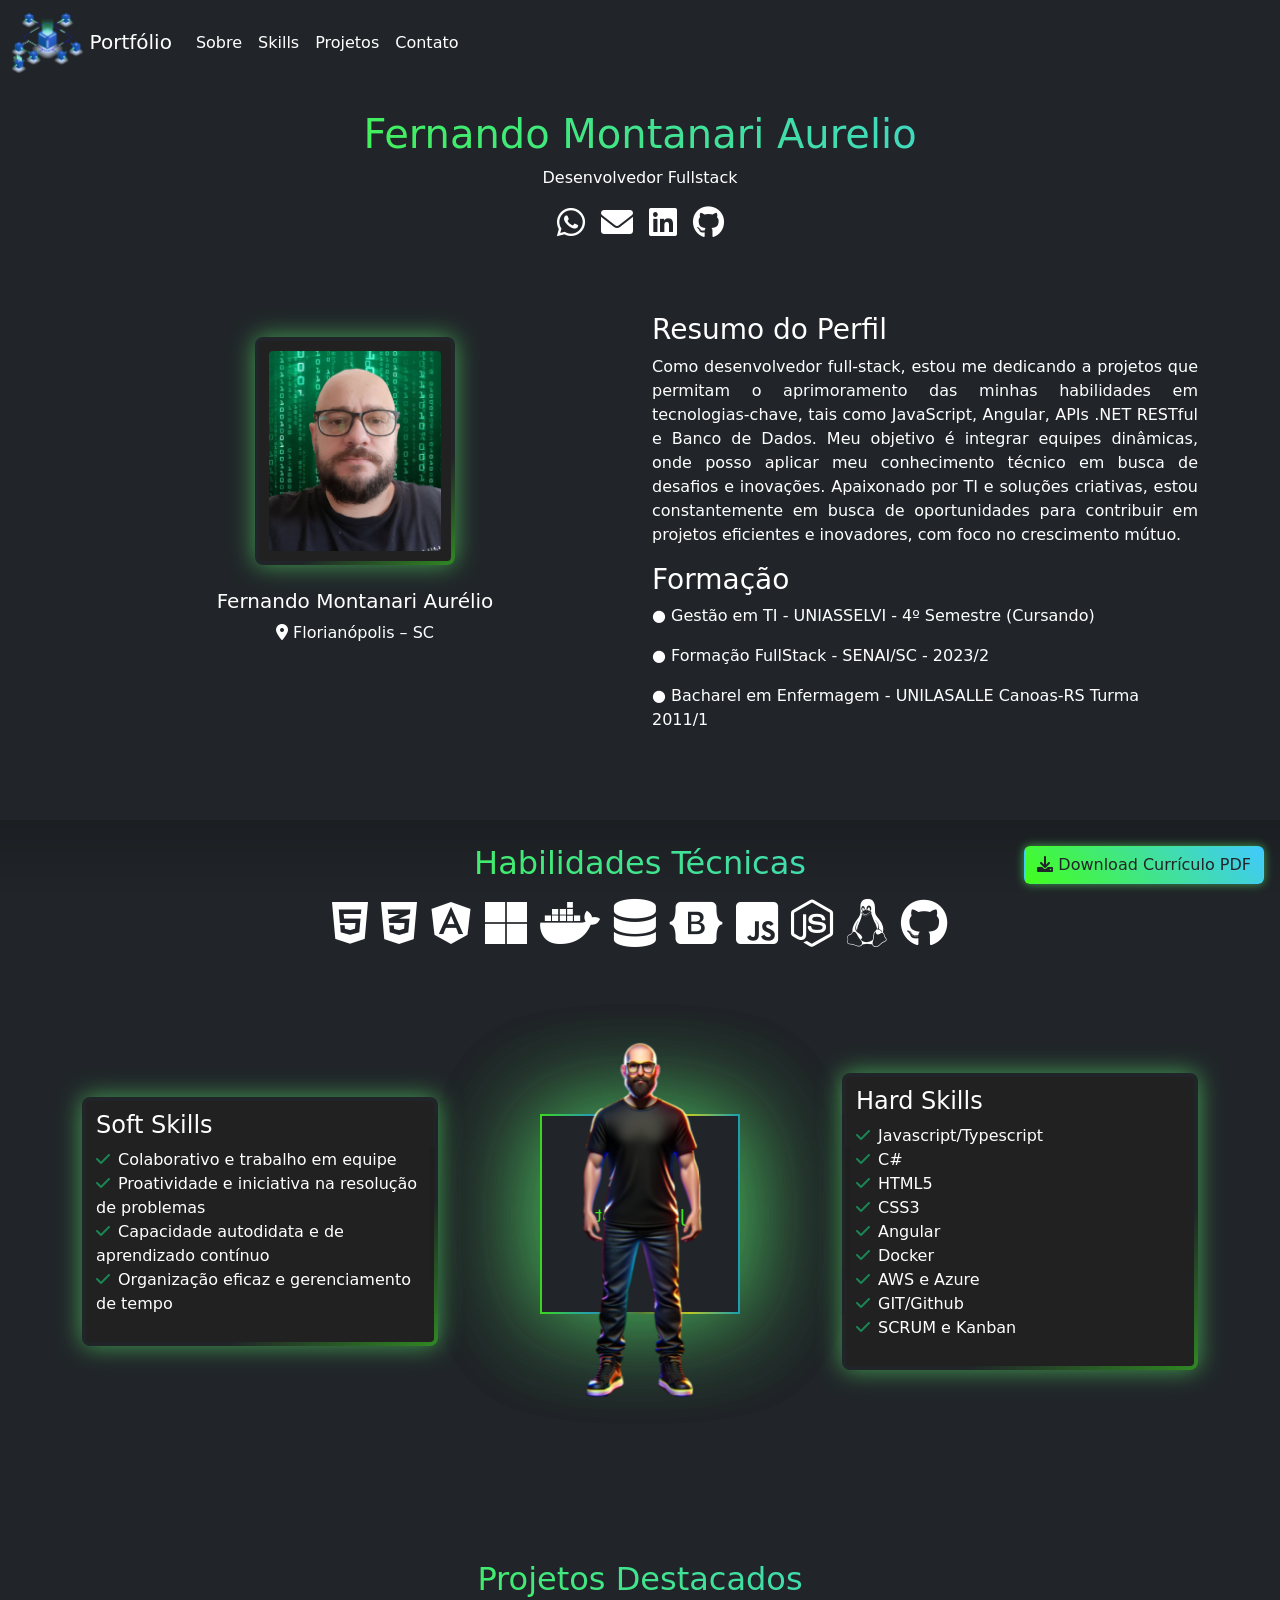
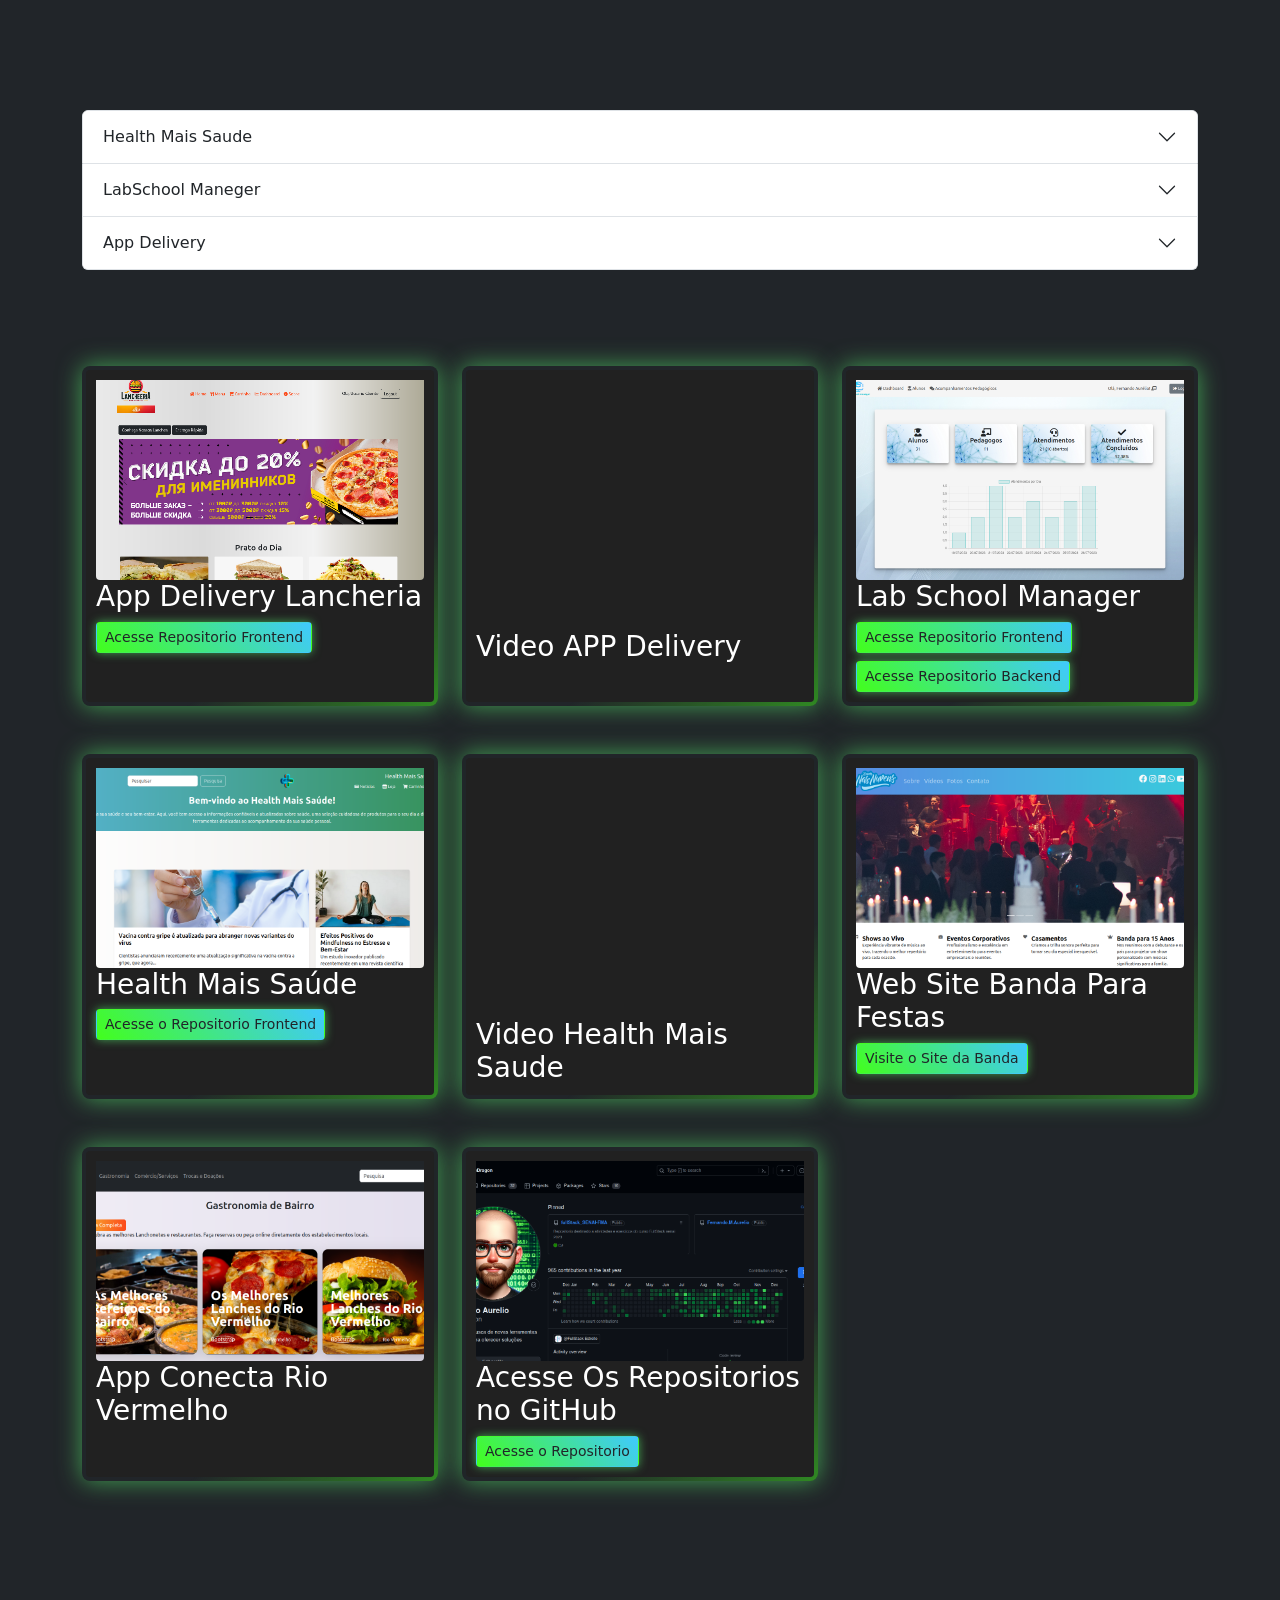
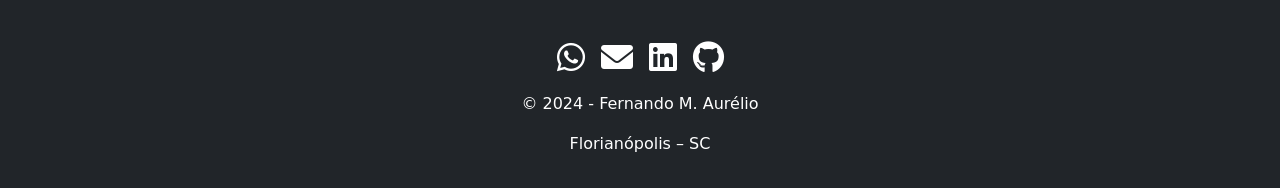
==== index.html @ 37284a71 "ajuste 2 src" ====
<!DOCTYPE html>
<html lang="pt-br">
<head>
    <meta charset="UTF-8">
    <meta name="viewport" content="width=device-width, initial-scale=1.0">
    <title>Portfólio Fullstack</title>
    <link rel="icon" href="img//favicon.ico" type="image/x-icon">
    <link rel="stylesheet" type="text/css" href="css/style.css">
    <link href="https://cdnjs.cloudflare.com/ajax/libs/font-awesome/6.0.0-beta3/css/all.min.css" rel="stylesheet">
    <link href="https://cdn.jsdelivr.net/npm/bootstrap@5.3.2/dist/css/bootstrap.min.css" rel="stylesheet" integrity="sha384-T3c6CoIi6uLrA9TneNEoa7RxnatzjcDSCmG1MXxSR1GAsXEV/Dwwykc2MPK8M2HN" crossorigin="anonymous">
    <script src="//code.jquery.com/jquery-1.11.1.min.js"></script>
</head>
<main class="bg-dark text-white">
    <nav class="navbar navbar-expand-lg navbar-dark bg-dark">
        <div class="container-fluid">
            <!-- Substitua 'path-to-logo.png' pelo caminho do seu arquivo de logotipo -->
            <a class="navbar-brand" href="#">
                <img src="img/77-778898_technology-neonblue-blue-neon-glow-design-tech-png.png" alt="Logotipo" style="height: 60px;">
            Portfólio</a>
            <div class="collapse navbar-collapse">
                <ul class="navbar-nav me-auto mb-lg-0">
                    <li class="nav-item"><a class="nav-link gradient-link" href="#about">Sobre</a></li>
                    <li class="nav-item"><a class="nav-link gradient-link" href="#skills">Skills</a></li>
                    <li class="nav-item"><a class="nav-link gradient-link" href="#projects">Projetos</a></li>
                    <li class="nav-item"><a class="nav-link gradient-link" href="#contact">Contato</a></li>
                </ul>
            </div>
        </div>
    </nav>
    <div class="fixed-bottom text-end mb-3 me-3">
        <a href="docs/Fernando-FullStack.pdf" class="btn btn-custom" download="Fernando_Montanari_Aurelio_Resume">
            <i class="fas fa-download"></i> Download Currículo PDF
        </a>
    </div>
    <section id="about" class="p-4 bg-dark ">
    <header class="text-center">
        <h1 class="efeito-nome">Fernando Montanari Aurelio</h1>
        <p>Desenvolvedor Fullstack</p>
        <div class="d-flex justify-content-center mt-2">
            <a href="https://wa.me/5548991715395" target="_blank" class="text-white mx-2 text-decoration-none">
                <i class="fab fa-whatsapp fa-2x gradient-icon"></i>
            </a>
            <a href="mailto:f3030ma@gmail.com" target="_blank" class="text-white mx-2 text-decoration-none">
                <i class="fas fa-envelope fa-2x gradient-icon"></i>
            </a>
            <a href="https://www.linkedin.com/in/fernando-montanari-aurélio-a12235254" target="_blank" class="text-white mx-2 text-decoration-none">
                <i class="fab fa-linkedin fa-2x gradient-icon"></i>
            </a>
            <a href="https://github.com/FeReDragon" target="_blank" class="text-white mx-2 text-decoration-none">
                <i class="fab fa-github fa-2x gradient-icon"></i>
            </a>
        </div>
    </header>
     <br><br><br>
        <div class="container">
            <div class="row">
                <div class="col-lg-6">
                    <div class="center-content">
                        <div class="card1 my-4">
                            <img src="img/fotoperfil.png" alt="Fernando Montanari Aurélio" class="card2-image"> 
                        </div>
                        <h5>Fernando Montanari Aurélio</h5>
                            <p><i class="fas fa-map-marker-alt"></i> Florianópolis – SC</p>
                    </div>
                </div>
                <div class="col-lg-6">
                    <h3>Resumo do Perfil</h3>
                    <p style="text-align: justify; hyphens: auto;">
                        Como desenvolvedor full-stack, estou me dedicando a projetos que permitam o aprimoramento das minhas habilidades em tecnologias-chave, tais como JavaScript, Angular, APIs .NET RESTful e Banco de Dados. Meu objetivo é integrar equipes dinâmicas, onde posso aplicar meu conhecimento técnico em busca de desafios e inovações. Apaixonado por TI e soluções criativas, estou constantemente em busca de oportunidades para contribuir em projetos eficientes e inovadores, com foco no crescimento mútuo.
                    </p>
                    <h3>Formação</h3>
                    <p>● Gestão em TI - UNIASSELVI - 4º Semestre (Cursando)</p>
                    <p>● Formação FullStack - SENAI/SC - 2023/2</p>
                    <p>● Bacharel em Enfermagem - UNILASALLE Canoas-RS Turma 2011/1</p>
                </div>
            </div>
        </div>
    </section>

    <br><br>
    
    <section id="skills" class="p-4 bg-dark text-white">
        <div class="container">
            <h2 class="text-center efeito-nome mb-3">Habilidades Técnicas</h2>
            <!-- Linha de Ícones -->
            <div class="row icons">
                <div class="col-12">
                    <ul class="list-inline text-center">
                        <!-- Ícones das habilidades -->
                        <li class="list-inline-item"><i class="fab fa-html5 fa-3x"></i></li>
                        <li class="list-inline-item"><i class="fab fa-css3-alt fa-3x"></i></li>
                        <li class="list-inline-item"><i class="fab fa-angular fa-3x"></i></li>
                        <li class="list-inline-item"><i class="fab fa-microsoft fa-3x"></i></li>
                        <li class="list-inline-item"><i class="fab fa-docker fa-3x"></i></li>
                        <li class="list-inline-item"><i class="fas fa-database fa-3x"></i></li>
                        <li class="list-inline-item"><i class="fab fa-bootstrap fa-3x"></i></li>
                        <li class="list-inline-item"><i class="fab fa-js-square fa-3x"></i></li>
                        <li class="list-inline-item"><i class="fab fa-node-js fa-3x"></i></li>
                        <li class="list-inline-item"><i class="fab fa-linux fa-3x"></i></li>
                        <li class="list-inline-item"><i class="fab fa-github fa-3x"></i></li>
                    </ul>
                </div>
            </div>
        
            <!-- Três Colunas Abaixo dos Ícones -->
            <div class="row align-items-center">
                <!-- Coluna 1: Soft Skills -->
                <div class="col-md-4 col-sm-6">
                    <div class="card1 mt-3">
                        <div class="card-body">
                            <h4>Soft Skills</h4>
                            <ul class="list-unstyled">
                                <li><i class="fas fa-check me-2 text-success"></i>Colaborativo e trabalho em equipe</li>
                                <li><i class="fas fa-check me-2 text-success"></i>Proatividade e iniciativa na resolução de problemas</li>
                                <li><i class="fas fa-check me-2 text-success"></i>Capacidade autodidata e de aprendizado contínuo</li>
                                <li><i class="fas fa-check me-2 text-success"></i>Organização eficaz e gerenciamento de tempo</li>
                            </ul>
                        </div>
                    </div>
                </div>
                <!-- Coluna 2: Imagem -->
                <div class="col-md-4 col-sm-6">
                    <div class="cube-container">
                        <div class="cube">
                            <div class="face front">HTML</div>
                            <div class="face back">JavaScript</div>
                            <div class="face right">Angular</div>
                            <div class="face left">C#</div>
                            <div class="face top">Docker</div>
                            <div class="face bottom">SQL</div>
                         </div>
                    <img src="img/avatar3d.png" class="img-fluid2" alt="Tecnologia Neon Azul" style="height: 600px;">
                </div>
            </div>
            <!-- Coluna 3: Hard Skills -->
            <div class="col-md-4 col-sm-6">
                <div class="card1 mt-3">
                    <div class="card-body">
                        <h4>Hard Skills</h4>
                        <ul class="list-unstyled">
                            <li><i class="fas fa-check me-2 text-success"></i>Javascript/Typescript</li>
                            <li><i class="fas fa-check me-2 text-success"></i>C#</li>
                            <li><i class="fas fa-check me-2 text-success"></i>HTML5</li>
                            <li><i class="fas fa-check me-2 text-success"></i>CSS3</li>
                            <li><i class="fas fa-check me-2 text-success"></i>Angular</li>
                            <li><i class="fas fa-check me-2 text-success"></i>Docker</li>
                            <li><i class="fas fa-check me-2 text-success"></i>AWS e Azure</li>
                            <li><i class="fas fa-check me-2 text-success"></i>GIT/Github</li>
                            <li><i class="fas fa-check me-2 text-success"></i>SCRUM e Kanban</li>
                        </ul>
                    </div>
                </div>
            </div>
        </div>
    </div>
    </section>

    <section id="projects" class="py-4 bg-dark">
        <div class="container">
            <h2 class="text-center efeito-nome mt-5 mb-5">Projetos Destacados</h2>
            <br><br>
            <div class="row">
                <div class="col-12 col-md-12 col-lg-12 mx-auto">
                    <div class="accordion mt-3 mb-5" id="accordionExample">
                        <div class="accordion-item">
                            <h2 class="accordion-header" id="headingOne">
                                <button class="accordion-button collapsed" type="button" data-bs-toggle="collapse" data-bs-target="#collapseOne" aria-expanded="false" aria-controls="collapseOne">
                                    Health Mais Saude
                                </button>
                            </h2>
                            <div id="collapseOne" class="accordion-collapse collapse" aria-labelledby="headingOne" data-bs-parent="#accordionExample">
                                <div class="accordion-body">
                                    <p class="justified-text">Front-end desenvolvido com Angular, Bootstrap e CSS personalizado, para o sistema de gestão educacional, no qual professores e pedagogos 
                                        são os usuários finais. Layout com dashboard de cards dinamicos e gráfico com Chart.js. Principais funcionalidades: Cadastro, edição, exclusão e consulta de alunos, 
                                        professores, pedagogos, exercícios, avaliações e atendimentos pedagógicos. Restrições de funcionalidades para cada classe de usuário logado, autenticação de usuários 
                                        por Token JWT, consumo da API ViaCEP para cadastro de endereços e validação dos campos de todos os formulários. 100% Responsivo. API REST desenvolvida com C# .NET, 
                                        EntityFramework para ORM, AutoMapper, Swagger para documentação e SQL Server, com as tabelas criadas por Code First. Data Validations para todas as classes. Segui 
                                        boas práticas de Clean Code e arquitetura SOLID.
                                    </p>
                                </div>
                            </div>
                        </div>
                        <div class="accordion-item">
                            <h2 class="accordion-header" id="headingTwo">
                                <button class="accordion-button collapsed" type="button" data-bs-toggle="collapse" data-bs-target="#collapseTwo" aria-expanded="false" aria-controls="collapseTwo">
                                    LabSchool Maneger
                                </button>
                            </h2>
                            <div id="collapseTwo" class="accordion-collapse collapse" aria-labelledby="headingTwo" data-bs-parent="#accordionExample">
                                <div class="accordion-body">
                                    <p class="justified-text">Monitoramento de indicadores de saúde através de gráficos interativos e intuitivos, utilizando a biblioteca Chart.js. Desenvolvimento de dashboards 
                                        personalizados com Bootstrap e CSS personalizado que oferecem visualizações em tempo real de métricas como frequência cardíaca, níveis de glicose, pressão arterial e atividade física, 
                                        permitindo aos usuários acompanhar progressos e detectar tendências em seus dados de saúde. Conta com sistema de autenticação de login por Token JWT, reforçando a privacidade e proteção 
                                        dos dados dos usuários. 100% Responsivo. API REST desenvolvida com C# .NET, EntityFramework para ORM, AutoMapper, Swagger para documentação e SQL Server, com as tabelas criadas por Code First. 
                                        Data Validations para todas as classes. Segui boas práticas de Clean Code e arquitetura SOLID.
                                    </p>
                                </div>
                            </div>
                        </div>
                        <div class="accordion-item">
                            <h2 class="accordion-header" id="headingThree">
                                <button class="accordion-button collapsed" type="button" data-bs-toggle="collapse" data-bs-target="#collapseThree" aria-expanded="false" aria-controls="collapseThree">
                                    App Delivery
                                </button>
                            </h2>
                            <div id="collapseThree" class="accordion-collapse collapse" aria-labelledby="headingThree" data-bs-parent="#accordionExample">
                                <div class="accordion-body">
                                    <p class="justified-text"> No front-end, utilizei Angular juntamente com Bootstrap e CSS personalizado para construir uma interface de usuário dinâmica e responsiva. Para a segurança e autenticação, implementei guards de rotas em Angular, 
                                        assegurando que apenas usuários autenticados acessassem áreas específicas do aplicativo, e criei serviços específicos para a administração. A geolocalização foi um elemento crucial, para o qual integrei 
                                        a API do ViaCEP para preenchimento automático de endereços e a API do LocationIQ, exibindo mapas interativos através da biblioteca Leaflet. As validações de formulários foram aprimoradas usando uma abordagem 
                                        Template-Driven com Angular, proporcionando validações integradas e um serviço de autenticação robusto. A estruturação do projeto em Angular visou eficiência e escalabilidade, utilizando o HttpClient para consumir APIs de forma eficiente. 
                                        Além disso, desenvolvi uma interface amigável, com uma Homepage destacando os "Lanches do Dia", e módulos para Categorias, Produtos, Carrinho, e Histórico de Compra. No módulo de Administrador, criei um dashboard para 
                                        gerenciamento completo de produtos, pedidos e categorias, facilitando a criação de promoções e combos.
                                    </p>
                                </div>
                            </div>
                        </div>
                    </div>
                </div>
            </div>
            <br><br>
            <div id="cards-container" class="row">
                <!-- cards carregados dinamicamente -->
            </div>
        </div>
        
    </section>

    <br><br><br>
    <footer id="contact" class="bg-dark text-white">
        <div class="d-flex justify-content-center mt-3">
            <a href="https://wa.me/5548991715395" target="_blank" class="text-white mx-2 text-decoration-none">
                <i class="fab fa-whatsapp fa-2x gradient-icon"></i>
            </a>
            <a href="mailto:f3030ma@gmail.com" target="_blank" class="text-white mx-2 text-decoration-none">
                <i class="fas fa-envelope fa-2x gradient-icon"></i>
            </a>
            <a href="https://www.linkedin.com/in/fernando-montanari-aurélio-a12235254" target="_blank" class="text-white mx-2 text-decoration-none">
                <i class="fab fa-linkedin fa-2x gradient-icon"></i>
            </a>
            <a href="https://github.com/FeReDragon" target="_blank" class="text-white mx-2 text-decoration-none">
                <i class="fab fa-github fa-2x gradient-icon"></i>
            </a>
        </div>
        <div class="text-center py-3">
            <p>&copy; 2024 - Fernando M. Aurélio</p>
            <p>Florianópolis – SC</p>
        </div>
    </footer>
    
</main>
    <script src="js/card-projetos.js"></script>
    <!-- <script src="//code.tidio.co/qjsekkwo8lq50qrrskmocjhwgnuqzcab.js" async></script> -->
    <script src="https://code.jquery.com/jquery-3.3.1.slim.min.js"></script>
    <script src="https://cdnjs.cloudflare.com/ajax/libs/popper.js/1.14.7/umd/popper.min.js"></script>
    <script src="https://cdn.jsdelivr.net/npm/bootstrap@5.3.2/dist/js/bootstrap.bundle.min.js" integrity="sha384-C6RzsynM9kWDrMNeT87bh95OGNyZPhcTNXj1NW7RuBCsyN/o0jlpcV8Qyq46cDfL" crossorigin="anonymous"></script>
</body>
</html>
---- css/style.css ----
/* Estilos Básicos */
body {
  background-color: #121212;
  color: white;
}

a {
  color: #0d6efd;
}

a:hover {
  color: #0b5ed7;
}

.bg-dark {
  background-color: #121212;
}

/* Efeito de nome com gradiente */
.efeito-nome {
  background: linear-gradient(45deg, #42ff1c, #40c9ff);
  -webkit-background-clip: text;
  color: transparent;
  background-clip: text;
}

/* Card personalizado */
.card1 {
  padding: 10px;
  color: white;
  background: linear-gradient(#212121, #212121) padding-box,
              linear-gradient(145deg, transparent 35%, #42ff1c, #40c9ff) border-box;
  border: 4px solid transparent;
  border-radius: 8px;
  display: flex;
  flex-direction: column;
  cursor: pointer;
  transform-origin: right bottom;
  transition: all 0.6s cubic-bezier(0.23, 1, 0.320, 1);
  background-size: 200% 200%;
  animation: gradientAnimation 8s ease infinite;
  box-shadow: 0 0 25px #4fcf64bb;
  justify-content: space-between; /* Alinhamento interno */
}

.card1:hover {
  transform: scale(1.03);
  box-shadow: 0 4px 8px rgba(0, 0, 0, 0.2);
}

/* Estilo de imagem em card */
.card-img-top {
  width: 100%;
  height: 200px;
  object-fit: cover;
  border-radius: 4px;
}
.card2-image {
  max-width: 200px;
  max-height: 200px;
  border-radius: 4px;
  object-fit: cover;
}


/* Estilos para nav-link */
.nav-link {
  color: white;
  background: transparent;
  -webkit-text-fill-color: white;
  text-decoration: none;
  position: relative;
  z-index: 1;
}

.nav-link:hover {
  background: linear-gradient(145deg, #42ff1c, #40c9ff);
  -webkit-background-clip: text;
  background-clip: text;
  -webkit-text-fill-color: transparent;
  color: transparent;
}

.nav-link::after {
  content: '';
  position: absolute;
  top: 100%;
  left: 0;
  width: 100%;
  height: 3px;
  background: linear-gradient(145deg, #42ff1c, #40c9ff);
  opacity: 0;
  transition: opacity .3s ease;
  z-index: -1;
}

.nav-link:hover::after {
  opacity: 1;
}

/* Estilos para ícones com gradiente */
.gradient-icon {
  color: white;
}

.gradient-icon:hover {
  background: linear-gradient(145deg, #42ff1c, #40c9ff);
  -webkit-background-clip: text;
  background-clip: text;
  color: transparent;
}

/* Centraliza conteúdo */
.center-content {
  display: flex;
  justify-content: center;
  align-items: center;
  flex-direction: column;
}

/* Animação de gradiente */
@keyframes gradientAnimation {
  0% {
      background-position: 0% 50%;
  }
  50% {
      background-position: 100% 50%;
  }
  100% {
      background-position: 0% 50%;
  }
}

/* Estilos para botão personalizado */
.btn-custom {
  background: linear-gradient(45deg, #42ff1c, #40c9ff);
  border: none;
  color: white;
  box-shadow: 0 0 10px #4fcf64bb;
}

.btn-custom:hover {
  background: linear-gradient(45deg, #3ce817, #36b4e8);
  color: white;
}

.cube-container {
  display: flex; /* Usa flexbox para alinhamento */
  flex-direction: column; /* Itens empilhados verticalmente */
  align-items: center; /* Centraliza horizontalmente */
  justify-content: center; /* Centraliza verticalmente */
  height: 800px; /* Altura total do contêiner */
  position: relative;
  margin: 0 auto;
}

.cube {
  position: absolute; /* Posicionamento absoluto */
  width: 200px;
  height: 200px;
  transform-style: preserve-3d;
  animation: rotate 8s infinite linear;
  z-index: 0; /* Coloca o cubo atrás da imagem */
}

img.img-fluid2 {
  position: absolute; /* Posicionamento absoluto */
  height: 600px;
  width: auto;
  z-index: 1; /* Mantém a imagem na frente do cubo */
}

.face {
  position: absolute;
  width: 200px;
  height: 200px;
  color: #42ff1c;
  font-size: 18px;
  text-align: center;
  line-height: 200px;
  background: transparent;
  opacity: 0.9;
  border: 2px solid;
  border-image: linear-gradient(to right, #3fdf0f, #159bc4, #557d35, #cfcf16, #159bc4) 1;
  box-shadow: 0 0 100px #4fcf64bb;
}

/* Posicionamento das faces do cubo */
.front {
  transform: translateZ(100px);
}

.back {
  transform: rotateY(180deg) translateZ(100px);
}

.right {
  transform: rotateY(90deg) translateZ(100px);
}

.left {
  transform: rotateY(-90deg) translateZ(100px);
}

.top {
  transform: rotateX(90deg) translateZ(100px);
}

.bottom {
  transform: rotateX(-90deg) translateZ(100px);
}

@keyframes rotate {
  0% {
      transform: rotateX(0) rotateY(0) rotateZ(0);
  }
  100% {
      transform: rotateX(360deg) rotateY(360deg) rotateZ(360deg);
  }
}

/* Ajustes de responsividade */
@media (max-width: 768px) {
  .card-img-top {
      height: 150px;
  }
}

/* Ajustes específicos de layout */
.row.icons {
  margin-bottom: -150px;
}

.row.align-items-center {
  padding-top: 0;
}

.mt-3 {
  margin-top: 0 !important;
}

#projects {
  margin-top: -150px;
}

#skills {
  background-image: 
      linear-gradient(
          to bottom, 
          rgba(0, 0, 0, 0) 0%, 
          rgba(0, 0, 0, 0.5) 25%, 
          rgba(0, 0, 0, 0.5) 75%, 
          rgba(0, 0, 0, 0) 100%
      ),
      url('https://optiver.com/wp-content/uploads/2022/10/AdobeStock_457358220-scaled.jpeg');
  background-size: cover;
  background-repeat: no-repeat;
  background-attachment: fixed;
}

.justified-text {
  text-align: justify;
}

/* Custom styles for the accordion */

/* Cor de fundo para o corpo do acordeão */
.accordion-body {
  background-color: #212529; /* Cor de fundo para o corpo do acordeão */
  color: #ffffff; /* Cor do texto para o corpo do acordeão */
}
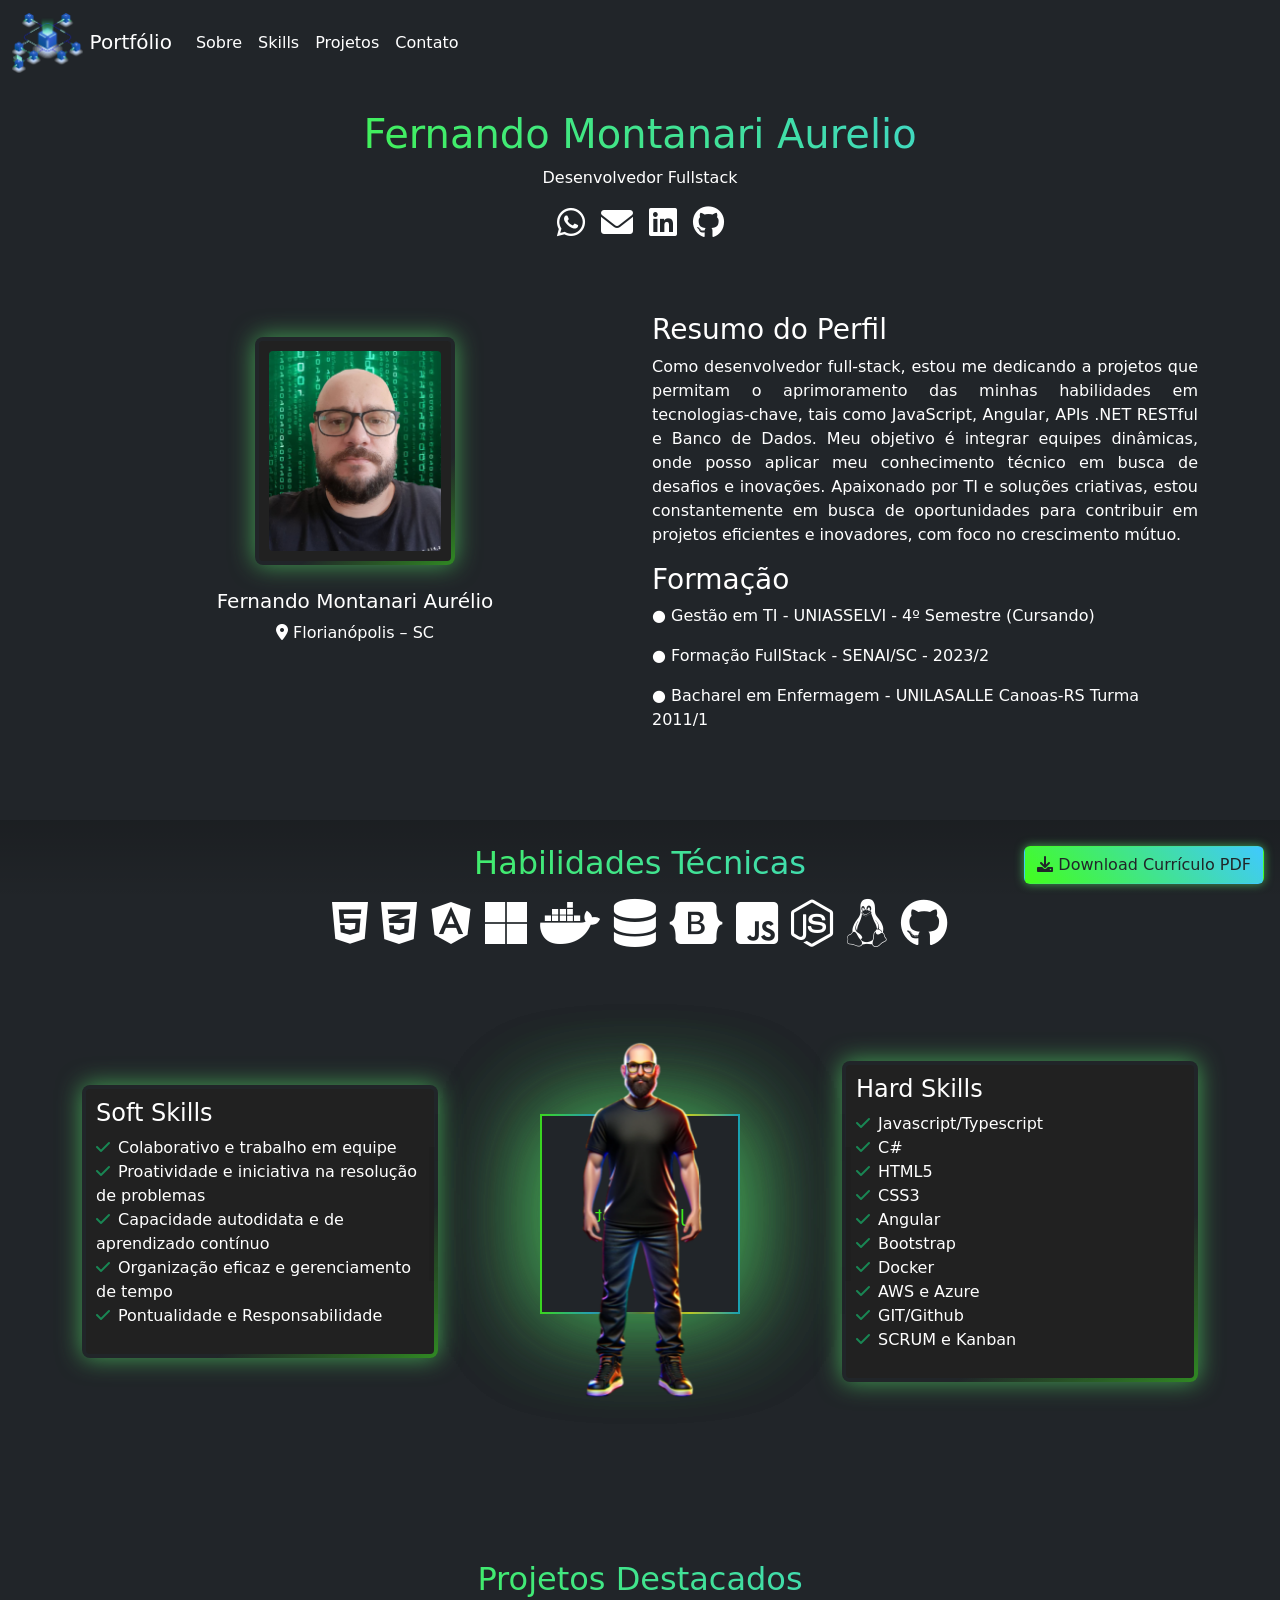
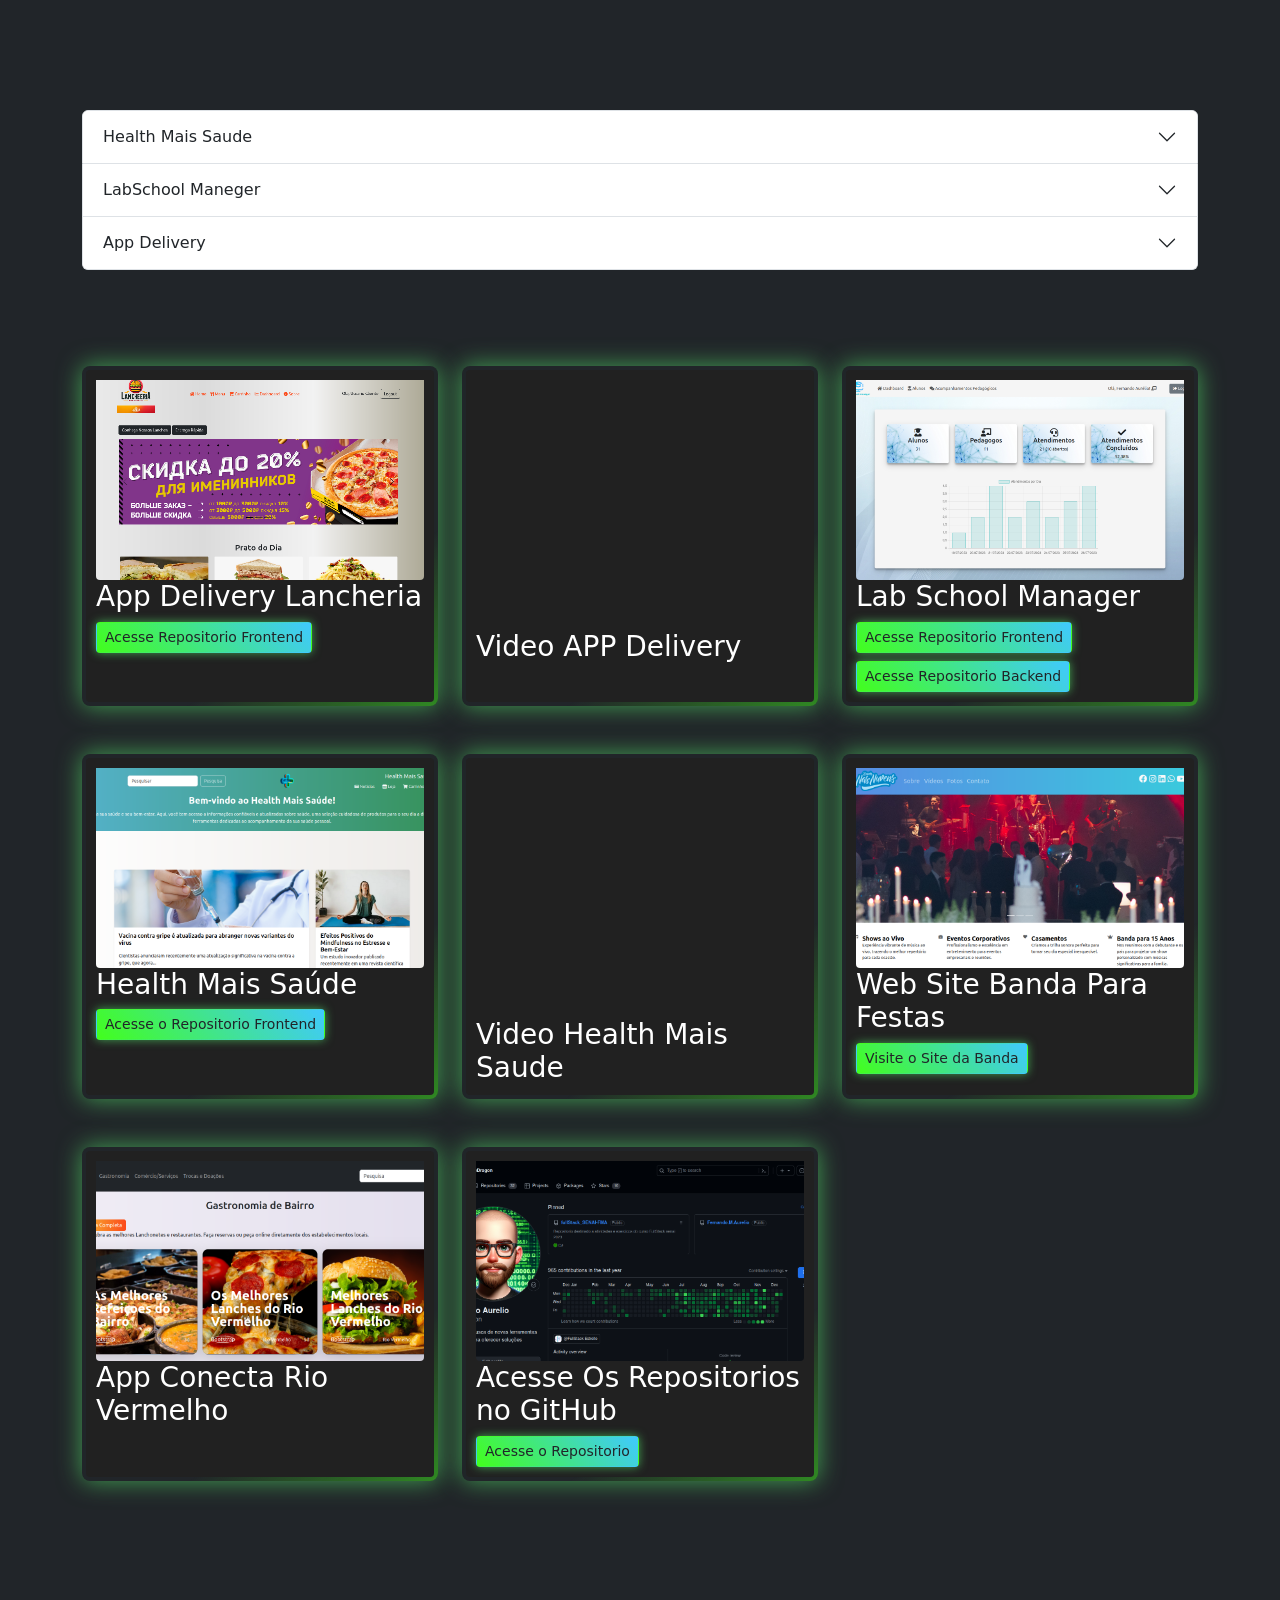
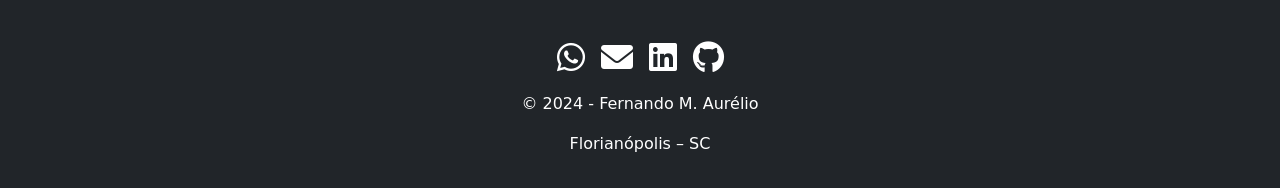
==== commit d5a97bfc: "update soft skills" ====
--- a/index.html
+++ b/index.html
@@ -13,7 +13,6 @@
 <main class="bg-dark text-white">
     <nav class="navbar navbar-expand-lg navbar-dark bg-dark">
         <div class="container-fluid">
-            <!-- Substitua 'path-to-logo.png' pelo caminho do seu arquivo de logotipo -->
             <a class="navbar-brand" href="#">
                 <img src="img/77-778898_technology-neonblue-blue-neon-glow-design-tech-png.png" alt="Logotipo" style="height: 60px;">
             Portfólio</a>
@@ -101,7 +100,6 @@
                     </ul>
                 </div>
             </div>
-        
             <!-- Três Colunas Abaixo dos Ícones -->
             <div class="row align-items-center">
                 <!-- Coluna 1: Soft Skills -->
@@ -114,6 +112,8 @@
                                 <li><i class="fas fa-check me-2 text-success"></i>Proatividade e iniciativa na resolução de problemas</li>
                                 <li><i class="fas fa-check me-2 text-success"></i>Capacidade autodidata e de aprendizado contínuo</li>
                                 <li><i class="fas fa-check me-2 text-success"></i>Organização eficaz e gerenciamento de tempo</li>
+                                <li><i class="fas fa-check me-2 text-success"></i>Pontualidade e Responsabilidade</li>
+                                
                             </ul>
                         </div>
                     </div>
@@ -143,6 +143,7 @@
                             <li><i class="fas fa-check me-2 text-success"></i>HTML5</li>
                             <li><i class="fas fa-check me-2 text-success"></i>CSS3</li>
                             <li><i class="fas fa-check me-2 text-success"></i>Angular</li>
+                            <li><i class="fas fa-check me-2 text-success"></i>Bootstrap</li>
                             <li><i class="fas fa-check me-2 text-success"></i>Docker</li>
                             <li><i class="fas fa-check me-2 text-success"></i>AWS e Azure</li>
                             <li><i class="fas fa-check me-2 text-success"></i>GIT/Github</li>
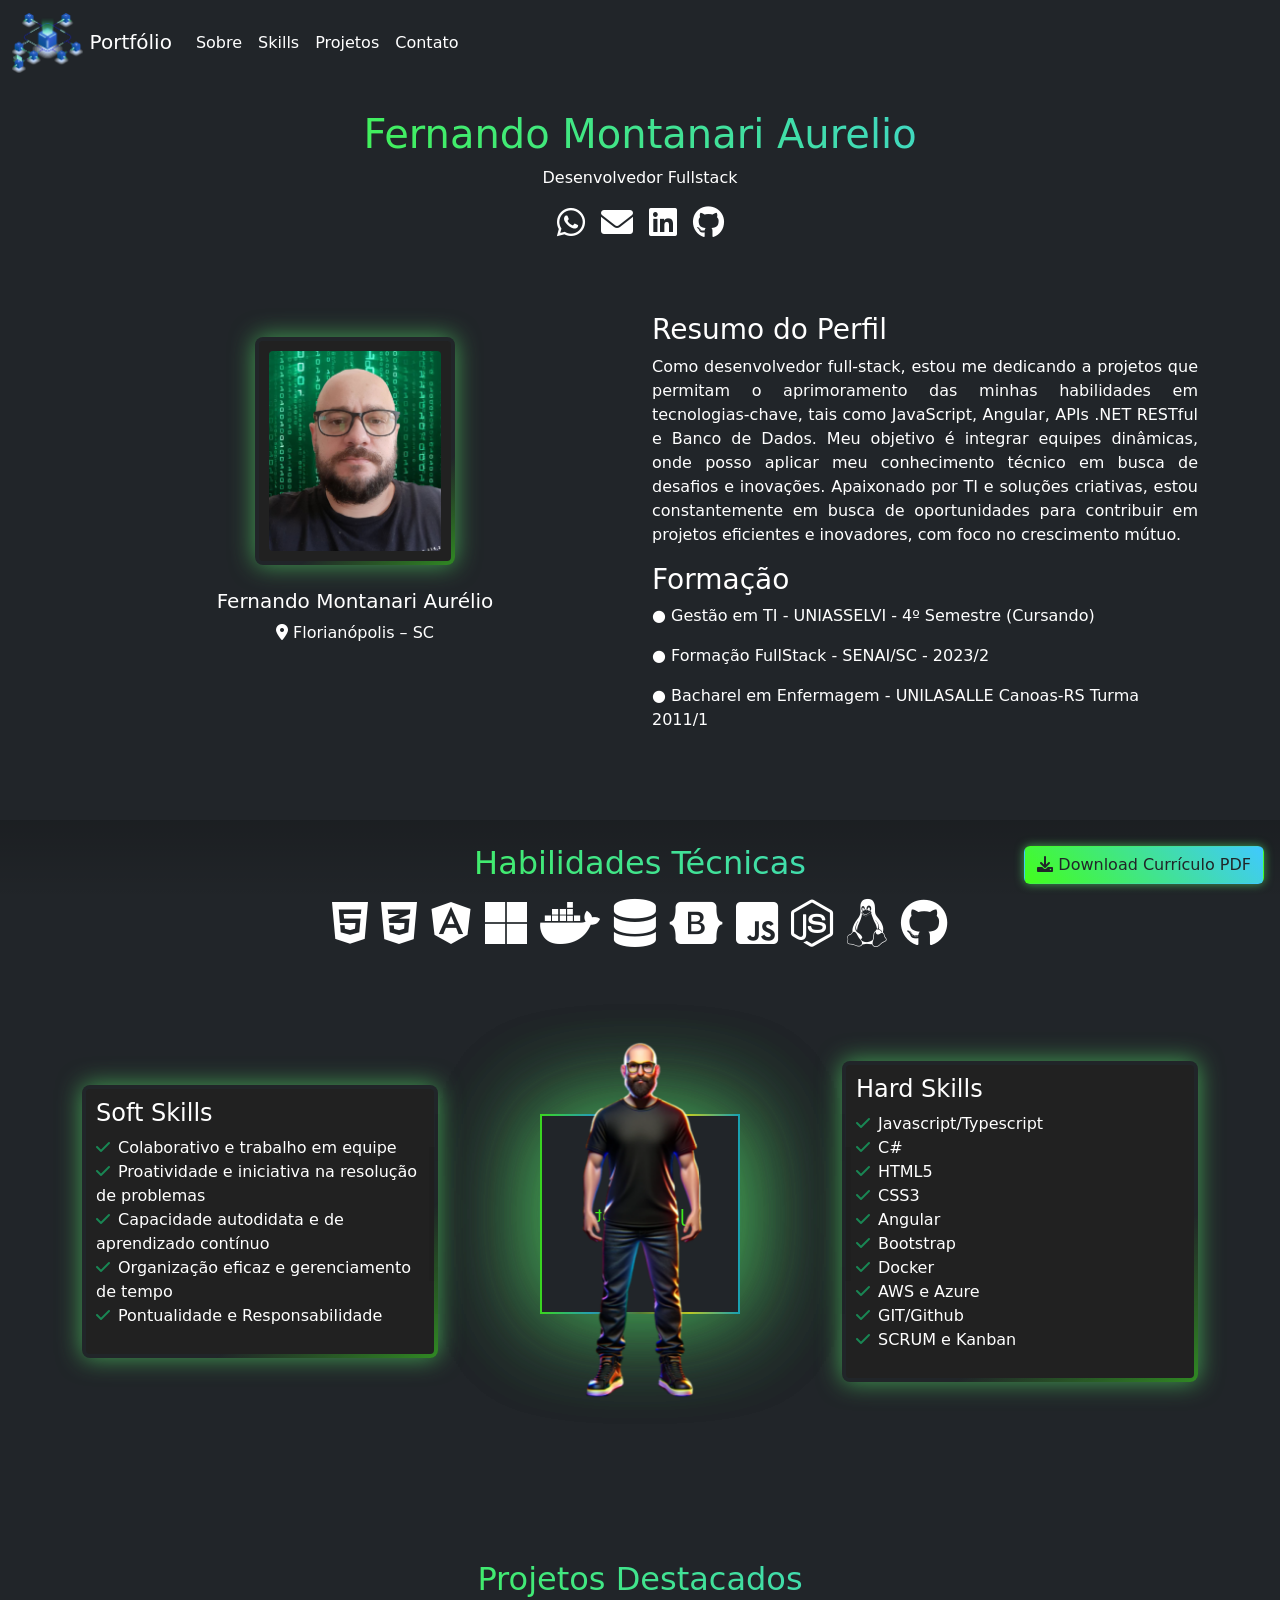
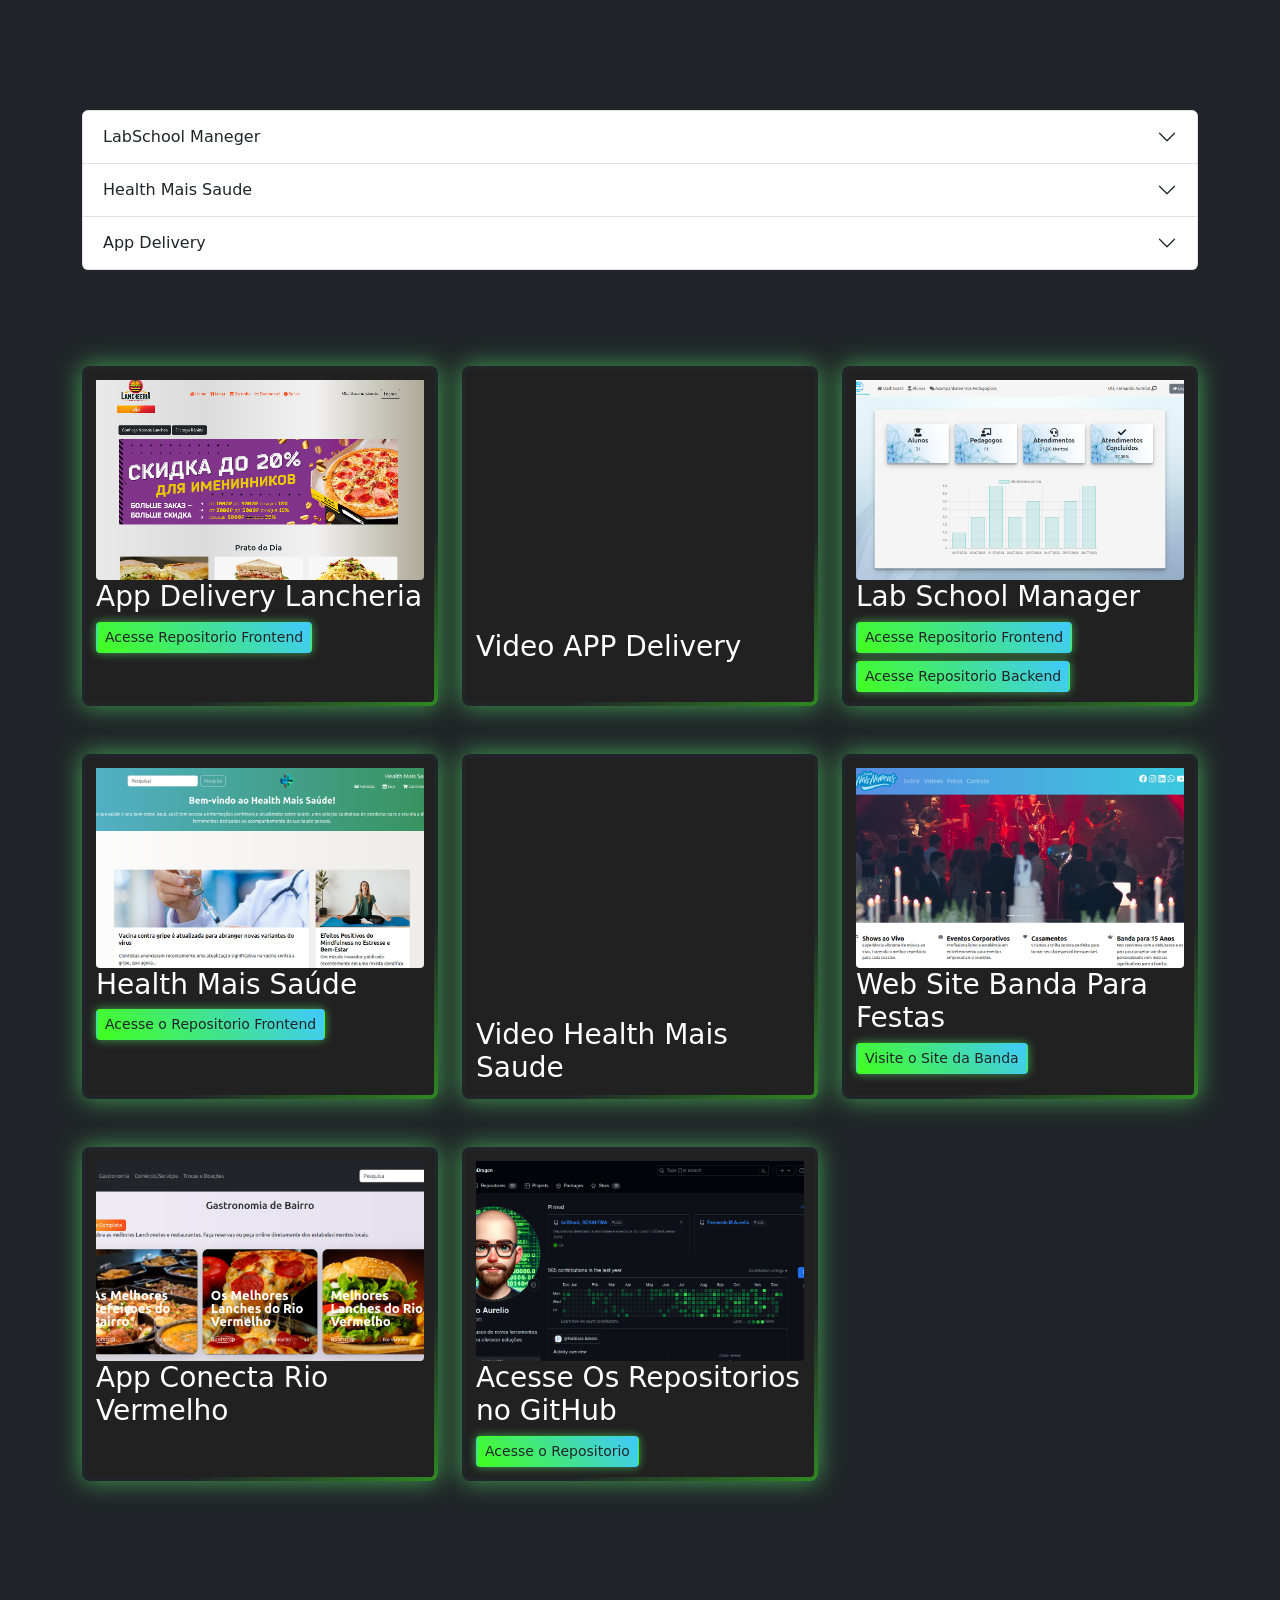
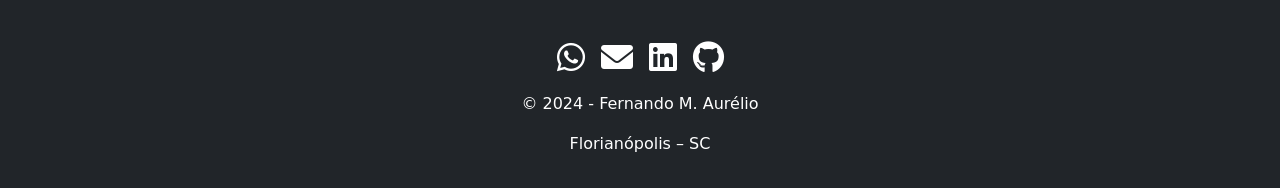
==== commit 161ddfea: "ajuste accordion" ====
--- a/index.html
+++ b/index.html
@@ -166,7 +166,7 @@
                         <div class="accordion-item">
                             <h2 class="accordion-header" id="headingOne">
                                 <button class="accordion-button collapsed" type="button" data-bs-toggle="collapse" data-bs-target="#collapseOne" aria-expanded="false" aria-controls="collapseOne">
-                                    Health Mais Saude
+                                    LabSchool Maneger
                                 </button>
                             </h2>
                             <div id="collapseOne" class="accordion-collapse collapse" aria-labelledby="headingOne" data-bs-parent="#accordionExample">
@@ -184,7 +184,7 @@
                         <div class="accordion-item">
                             <h2 class="accordion-header" id="headingTwo">
                                 <button class="accordion-button collapsed" type="button" data-bs-toggle="collapse" data-bs-target="#collapseTwo" aria-expanded="false" aria-controls="collapseTwo">
-                                    LabSchool Maneger
+                                    Health Mais Saude
                                 </button>
                             </h2>
                             <div id="collapseTwo" class="accordion-collapse collapse" aria-labelledby="headingTwo" data-bs-parent="#accordionExample">
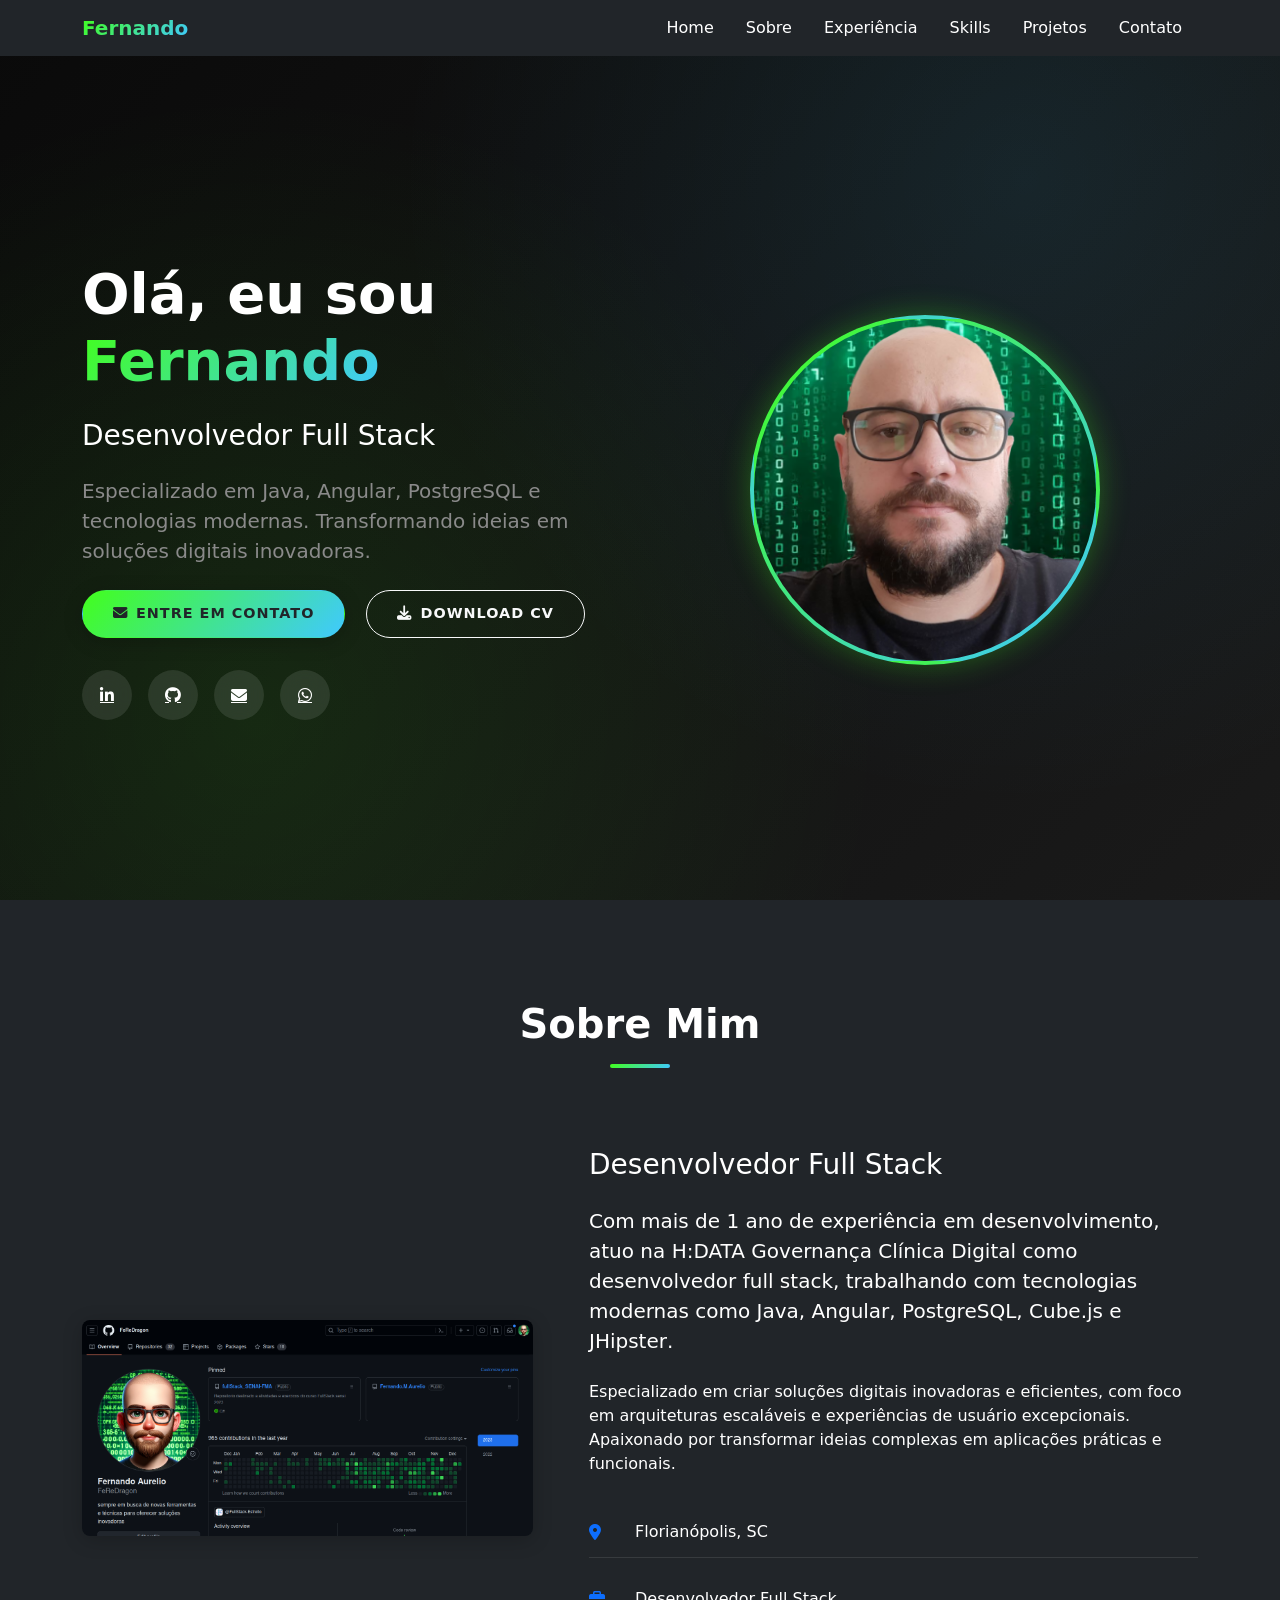
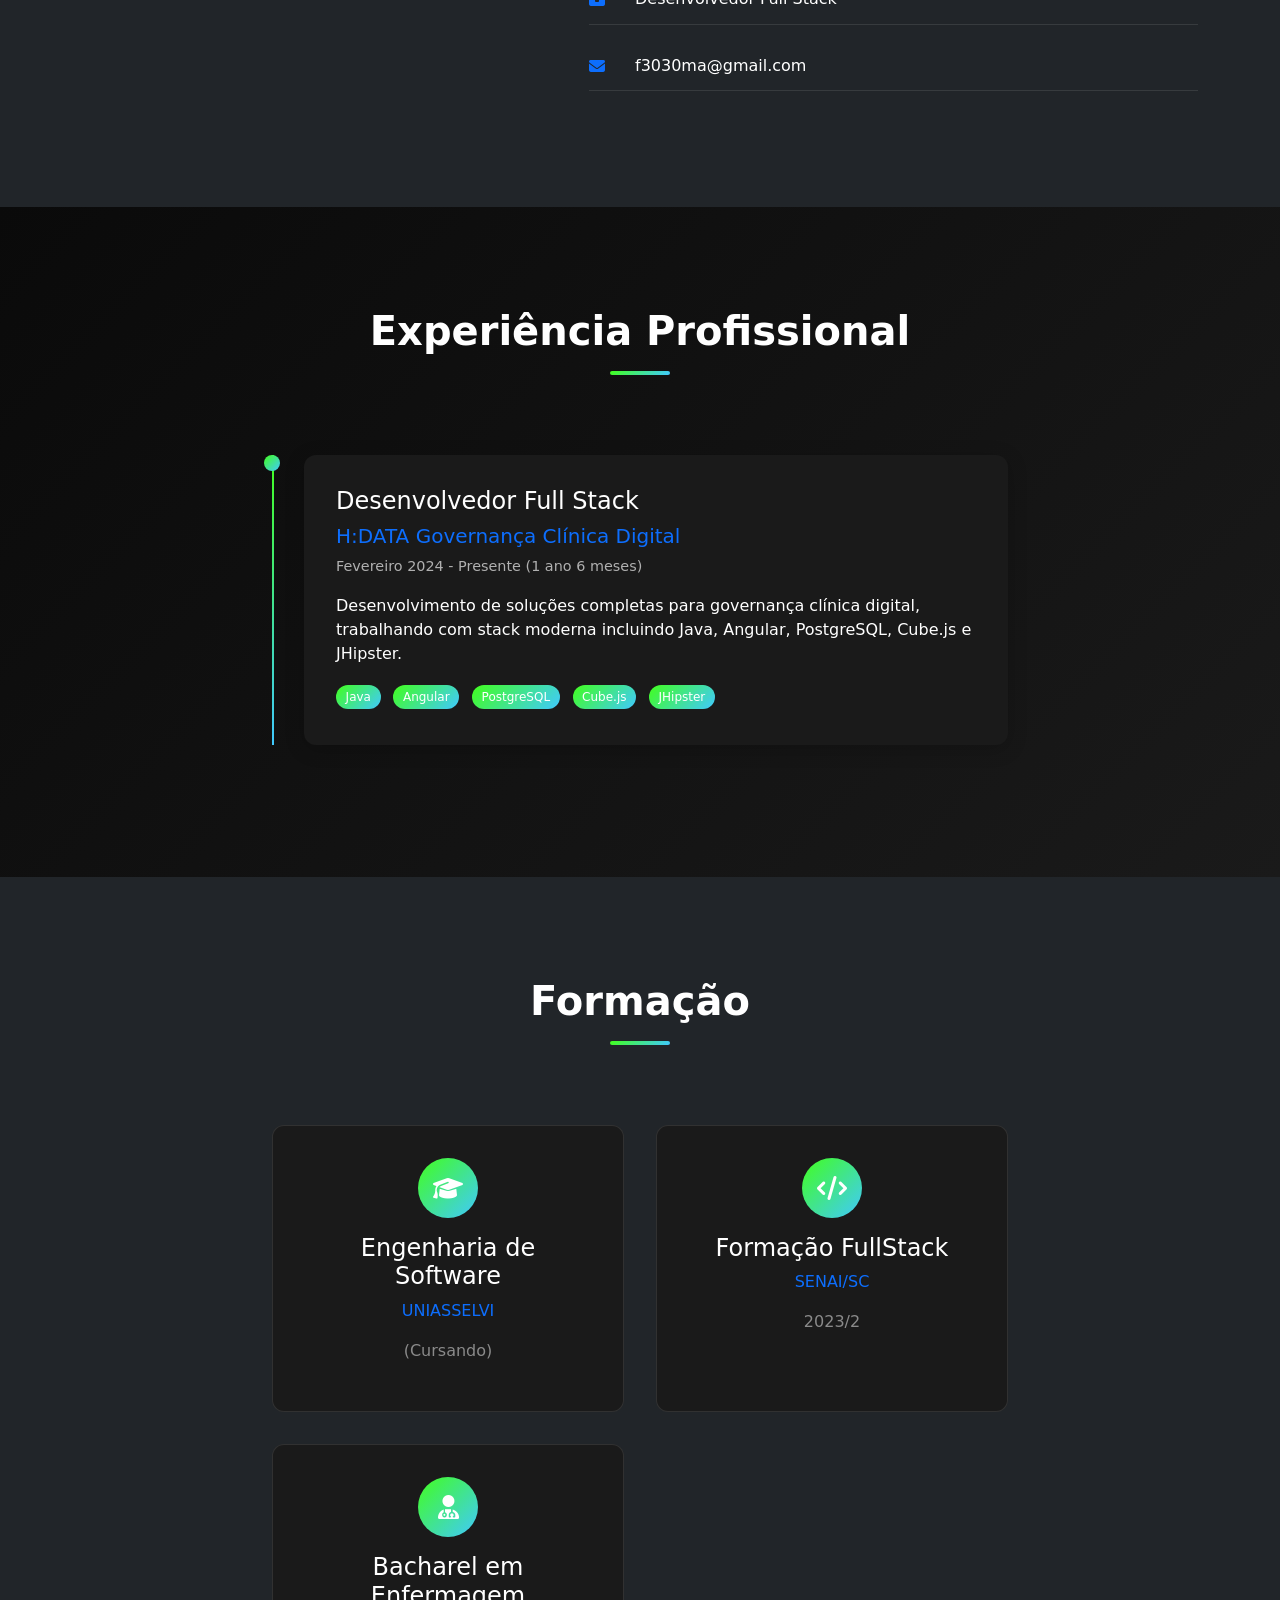
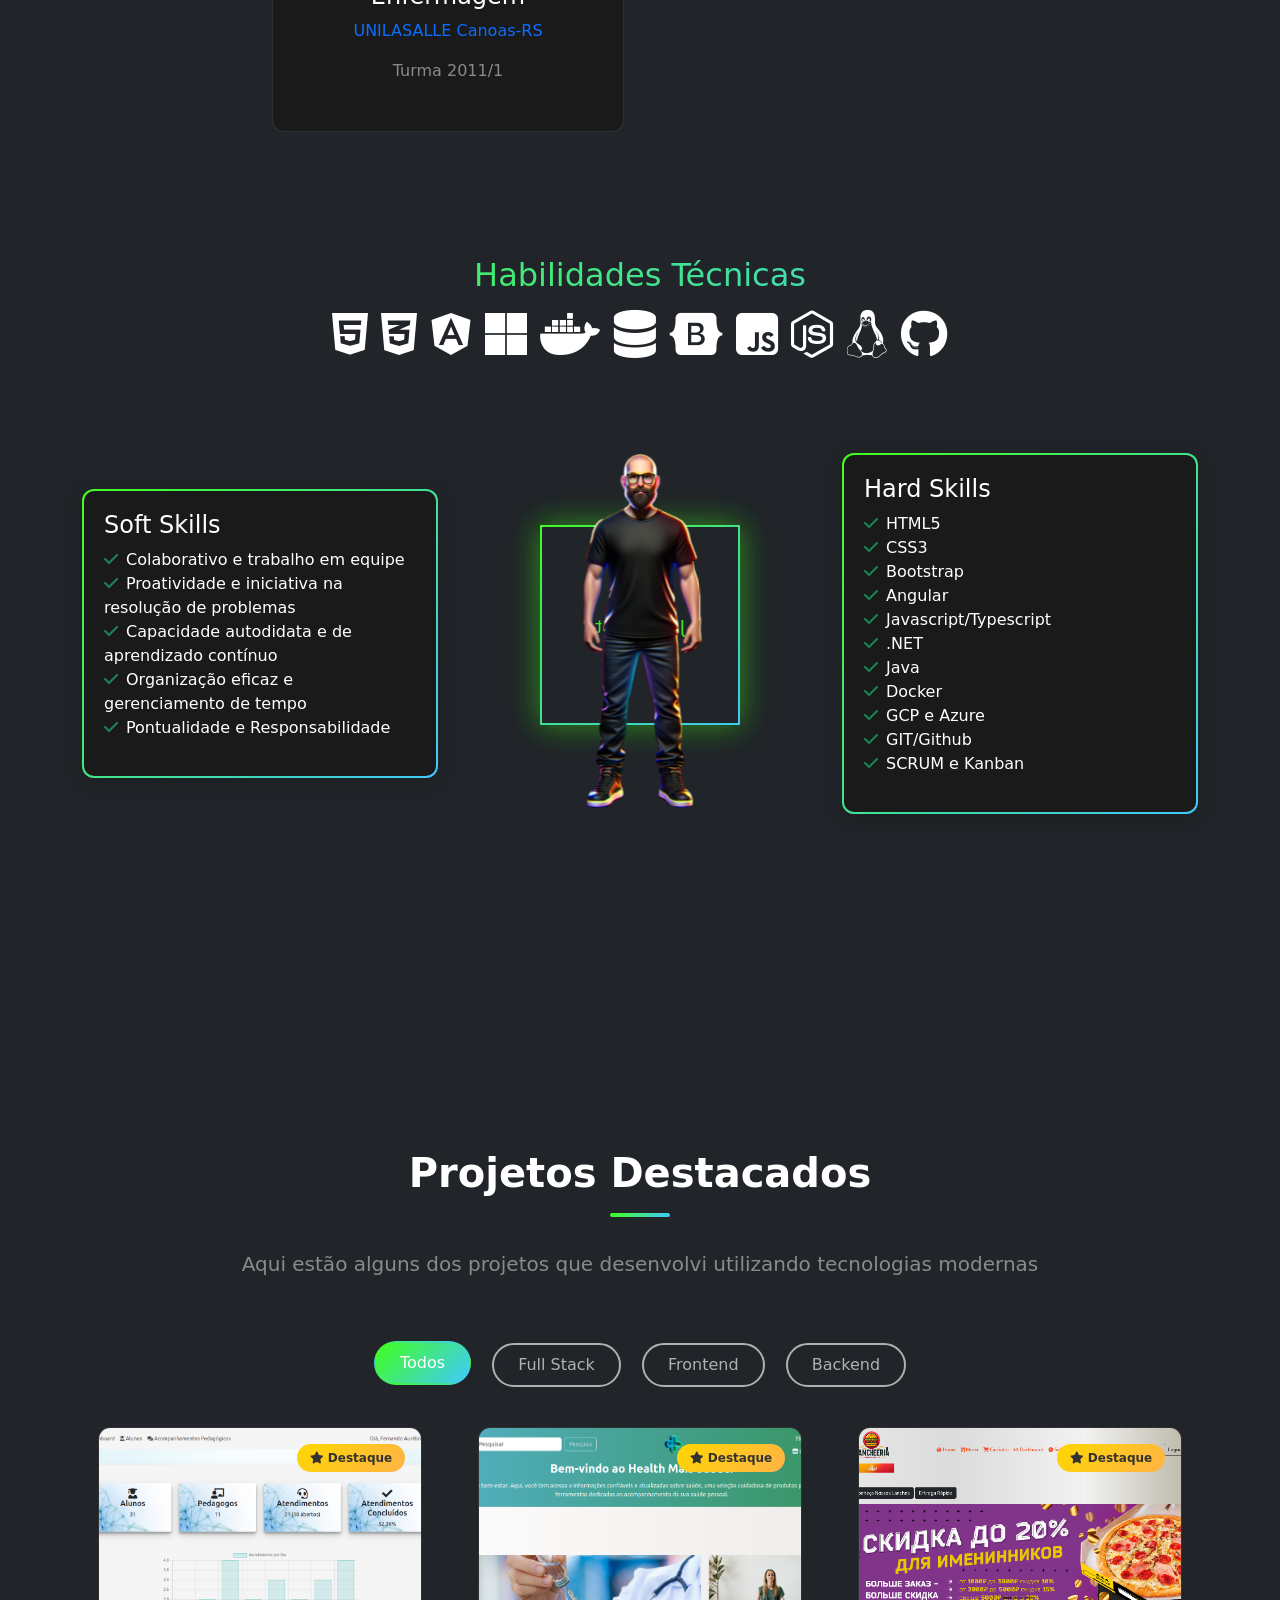
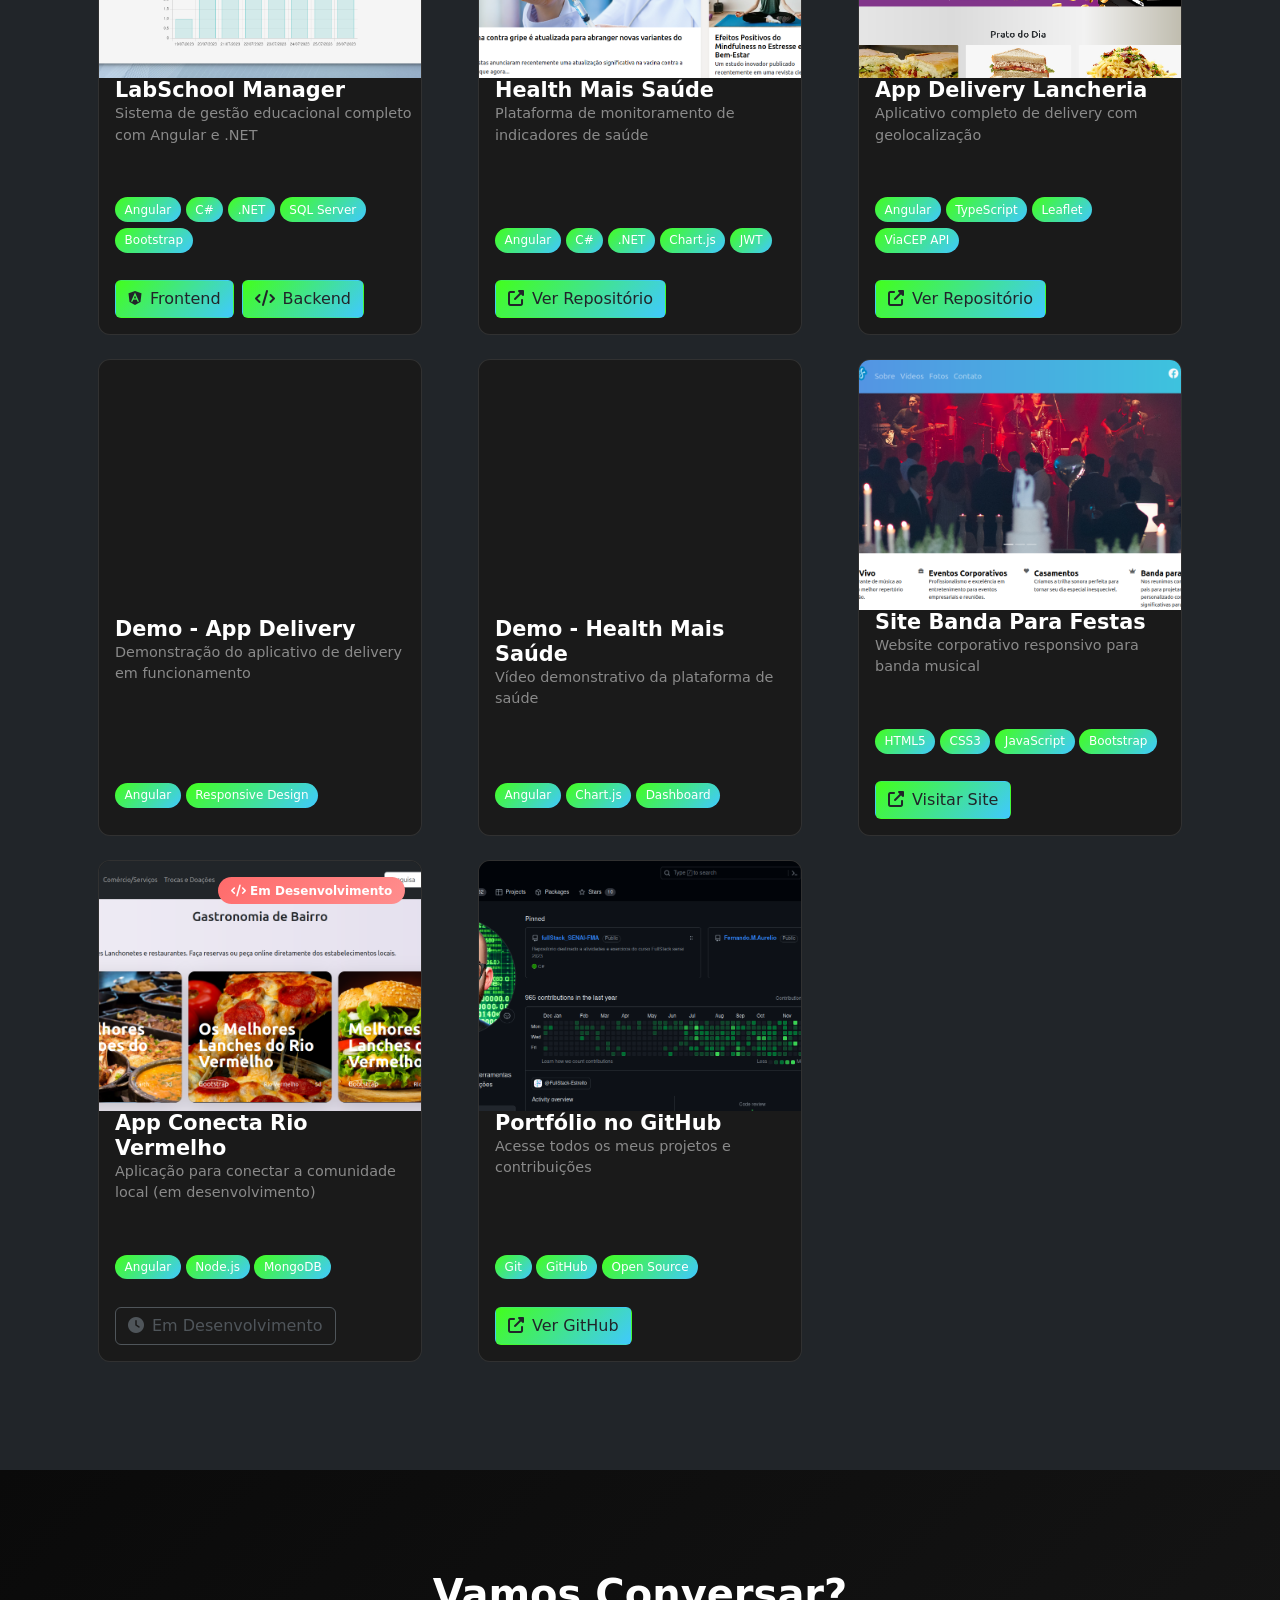
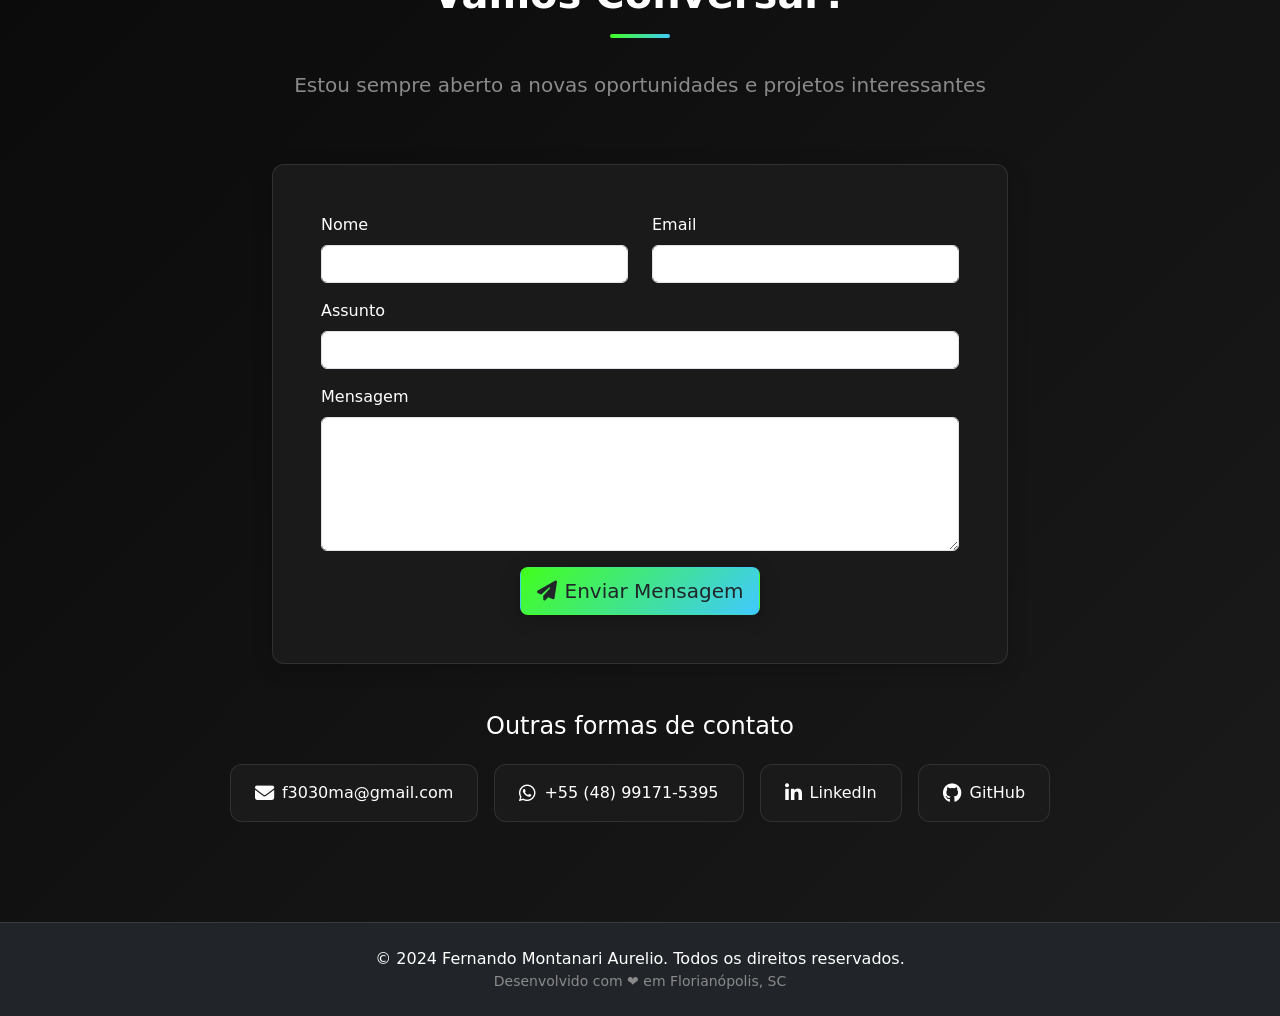
==== commit cc19dbb0: "update 7-7-25" ====
--- a/index.html
+++ b/index.html
@@ -3,81 +3,216 @@
 <head>
     <meta charset="UTF-8">
     <meta name="viewport" content="width=device-width, initial-scale=1.0">
-    <title>Portfólio Fullstack</title>
-    <link rel="icon" href="img//favicon.ico" type="image/x-icon">
+    <meta name="description" content="Fernando Montanari Aurelio - Desenvolvedor Full Stack especializado em Java, Angular, PostgreSQL e tecnologias modernas">
+    <meta name="keywords" content="desenvolvedor fullstack, java, angular, postgresql, cube.js, jhipster, frontend, backend">
+    <meta name="author" content="Fernando Montanari Aurelio">
+    <title>Fernando Montanari Aurelio | Desenvolvedor Full Stack</title>
+    <link rel="icon" href="img/favicon-new.ico" type="image/x-icon">
     <link rel="stylesheet" type="text/css" href="css/style.css">
-    <link href="https://cdnjs.cloudflare.com/ajax/libs/font-awesome/6.0.0-beta3/css/all.min.css" rel="stylesheet">
-    <link href="https://cdn.jsdelivr.net/npm/bootstrap@5.3.2/dist/css/bootstrap.min.css" rel="stylesheet" integrity="sha384-T3c6CoIi6uLrA9TneNEoa7RxnatzjcDSCmG1MXxSR1GAsXEV/Dwwykc2MPK8M2HN" crossorigin="anonymous">
-    <script src="//code.jquery.com/jquery-1.11.1.min.js"></script>
+    <link href="https://cdnjs.cloudflare.com/ajax/libs/font-awesome/6.5.1/css/all.min.css" rel="stylesheet">
+    <link href="https://cdn.jsdelivr.net/npm/bootstrap@5.3.3/dist/css/bootstrap.min.css" rel="stylesheet" crossorigin="anonymous">
+    <link href="https://unpkg.com/aos@2.3.1/dist/aos.css" rel="stylesheet">
+    <link rel="preconnect" href="https://fonts.googleapis.com">
+    <link rel="preconnect" href="https://fonts.gstatic.com" crossorigin>
+    <link href="https://fonts.googleapis.com/css2?family=Inter:wght@300;400;500;600;700&display=swap" rel="stylesheet">
 </head>
-<main class="bg-dark text-white">
-    <nav class="navbar navbar-expand-lg navbar-dark bg-dark">
-        <div class="container-fluid">
-            <a class="navbar-brand" href="#">
-                <img src="img/77-778898_technology-neonblue-blue-neon-glow-design-tech-png.png" alt="Logotipo" style="height: 60px;">
-            Portfólio</a>
-            <div class="collapse navbar-collapse">
-                <ul class="navbar-nav me-auto mb-lg-0">
-                    <li class="nav-item"><a class="nav-link gradient-link" href="#about">Sobre</a></li>
-                    <li class="nav-item"><a class="nav-link gradient-link" href="#skills">Skills</a></li>
-                    <li class="nav-item"><a class="nav-link gradient-link" href="#projects">Projetos</a></li>
-                    <li class="nav-item"><a class="nav-link gradient-link" href="#contact">Contato</a></li>
+<body class="bg-dark text-white">
+    <nav class="navbar navbar-expand-lg navbar-dark bg-dark fixed-top" id="mainNav">
+        <div class="container">
+            <a class="navbar-brand fw-bold" href="#home">
+                <span class="gradient-text">Fernando</span>
+            </a>
+            <button class="navbar-toggler" type="button" data-bs-toggle="collapse" data-bs-target="#navbarNav" aria-controls="navbarNav" aria-expanded="false" aria-label="Toggle navigation">
+                <span class="navbar-toggler-icon"></span>
+            </button>
+            <div class="collapse navbar-collapse" id="navbarNav">
+                <ul class="navbar-nav ms-auto">
+                    <li class="nav-item"><a class="nav-link smooth-scroll" href="#home">Home</a></li>
+                    <li class="nav-item"><a class="nav-link smooth-scroll" href="#about">Sobre</a></li>
+                    <li class="nav-item"><a class="nav-link smooth-scroll" href="#experience">Experiência</a></li>
+                    <li class="nav-item"><a class="nav-link smooth-scroll" href="#skills">Skills</a></li>
+                    <li class="nav-item"><a class="nav-link smooth-scroll" href="#projects">Projetos</a></li>
+                    <li class="nav-item"><a class="nav-link smooth-scroll" href="#contact">Contato</a></li>
                 </ul>
             </div>
         </div>
     </nav>
-    <div class="fixed-bottom text-end mb-3 me-3">
-        <a href="docs/Fernando-FullStack.pdf" class="btn btn-custom" download="Fernando_Montanari_Aurelio_Resume">
-            <i class="fas fa-download"></i> Download Currículo PDF
-        </a>
-    </div>
-    <section id="about" class="p-4 bg-dark ">
-    <header class="text-center">
-        <h1 class="efeito-nome">Fernando Montanari Aurelio</h1>
-        <p>Desenvolvedor Fullstack</p>
-        <div class="d-flex justify-content-center mt-2">
-            <a href="https://wa.me/5548991715395" target="_blank" class="text-white mx-2 text-decoration-none">
-                <i class="fab fa-whatsapp fa-2x gradient-icon"></i>
-            </a>
-            <a href="mailto:f3030ma@gmail.com" target="_blank" class="text-white mx-2 text-decoration-none">
-                <i class="fas fa-envelope fa-2x gradient-icon"></i>
-            </a>
-            <a href="https://www.linkedin.com/in/fernando-montanari-aurélio-a12235254" target="_blank" class="text-white mx-2 text-decoration-none">
-                <i class="fab fa-linkedin fa-2x gradient-icon"></i>
-            </a>
-            <a href="https://github.com/FeReDragon" target="_blank" class="text-white mx-2 text-decoration-none">
-                <i class="fab fa-github fa-2x gradient-icon"></i>
-            </a>
-        </div>
-    </header>
-     <br><br><br>
-        <div class="container">
-            <div class="row">
-                <div class="col-lg-6">
-                    <div class="center-content">
-                        <div class="card1 my-4">
-                            <img src="img/fotoperfil.png" alt="Fernando Montanari Aurélio" class="card2-image"> 
-                        </div>
-                        <h5>Fernando Montanari Aurélio</h5>
-                            <p><i class="fas fa-map-marker-alt"></i> Florianópolis – SC</p>
-                    </div>
-                </div>
-                <div class="col-lg-6">
-                    <h3>Resumo do Perfil</h3>
-                    <p style="text-align: justify; hyphens: auto;">
-                        Como desenvolvedor full-stack, estou me dedicando a projetos que permitam o aprimoramento das minhas habilidades em tecnologias-chave, tais como JavaScript, Angular, APIs .NET RESTful e Banco de Dados. Meu objetivo é integrar equipes dinâmicas, onde posso aplicar meu conhecimento técnico em busca de desafios e inovações. Apaixonado por TI e soluções criativas, estou constantemente em busca de oportunidades para contribuir em projetos eficientes e inovadores, com foco no crescimento mútuo.
+
+    <section id="home" class="hero-section min-vh-100 d-flex align-items-center">
+        <div class="container">
+            <div class="row align-items-center">
+                <div class="col-lg-6" data-aos="fade-right">
+                    <h1 class="display-4 fw-bold mb-4">
+                        Olá, eu sou <span class="gradient-text">Fernando</span>
+                    </h1>
+                    <h2 class="h3 mb-4 text-light-secondary">Desenvolvedor Full Stack</h2>
+                    <p class="lead mb-4 text-light-secondary">
+                        Especializado em <strong>Java</strong>, <strong>Angular</strong>, <strong>PostgreSQL</strong> e tecnologias modernas. 
+                        Transformando ideias em soluções digitais inovadoras.
                     </p>
-                    <h3>Formação</h3>
-                    <p>● Gestão em TI - UNIASSELVI - 4º Semestre (Cursando)</p>
-                    <p>● Formação FullStack - SENAI/SC - 2023/2</p>
-                    <p>● Bacharel em Enfermagem - UNILASALLE Canoas-RS Turma 2011/1</p>
-                </div>
-            </div>
-        </div>
-    </section>
-
-    <br><br>
-    
+                    <div class="hero-buttons mb-4">
+                        <a href="#contact" class="btn btn-gradient me-3 smooth-scroll">
+                            <i class="fas fa-envelope me-2"></i>Entre em Contato
+                        </a>
+                        <a href="docs/Fernando-FullStack.pdf" class="btn btn-outline-light" download="Fernando_Montanari_Aurelio_Resume">
+                            <i class="fas fa-download me-2"></i>Download CV
+                        </a>
+                    </div>
+                    <div class="social-links">
+                        <a href="https://linkedin.com/in/fernando-montanari-aurélio-a12235254" target="_blank" class="social-link" aria-label="LinkedIn">
+                            <i class="fab fa-linkedin-in"></i>
+                        </a>
+                        <a href="https://github.com/FeReDragon" target="_blank" class="social-link" aria-label="GitHub">
+                            <i class="fab fa-github"></i>
+                        </a>
+                        <a href="mailto:f3030ma@gmail.com" class="social-link" aria-label="Email">
+                            <i class="fas fa-envelope"></i>
+                        </a>
+                        <a href="https://wa.me/5548991715395" target="_blank" class="social-link" aria-label="WhatsApp">
+                            <i class="fab fa-whatsapp"></i>
+                        </a>
+                    </div>
+                </div>
+                <div class="col-lg-6 text-center" data-aos="fade-left">
+                    <div class="hero-image">
+                        <img src="img/fotoperfil.png" alt="Fernando Montanari Aurelio" class="img-fluid rounded-circle profile-image">
+                    </div>
+                </div>
+            </div>
+        </div>
+    </section>
+
+    <section id="about" class="section-padding bg-dark">
+        <div class="container">
+            <div class="row">
+                <div class="col-12 text-center mb-5" data-aos="fade-up">
+                    <h2 class="section-title">Sobre Mim</h2>
+                    <div class="section-divider"></div>
+                </div>
+            </div>
+            <div class="row align-items-center">
+                <div class="col-lg-5 mb-4 mb-lg-0" data-aos="fade-right">
+                    <div class="about-image-wrapper">
+                        <img src="img/perfil-git.png" alt="Fernando Montanari Aurelio" class="img-fluid rounded-3 about-image">
+                    </div>
+                </div>
+                <div class="col-lg-7" data-aos="fade-left">
+                    <div class="about-content">
+                        <h3 class="mb-4">Desenvolvedor Full Stack</h3>
+                        <p class="lead mb-4">
+                            Com mais de 1 ano de experiência em desenvolvimento, atuo na <strong>H:DATA Governança Clínica Digital</strong> 
+                            como desenvolvedor full stack, trabalhando com tecnologias modernas como <strong>Java</strong>, <strong>Angular</strong>, 
+                            <strong>PostgreSQL</strong>, <strong>Cube.js</strong> e <strong>JHipster</strong>.
+                        </p>
+                        <p class="mb-4">
+                            Especializado em criar soluções digitais inovadoras e eficientes, com foco em arquiteturas escaláveis 
+                            e experiências de usuário excepcionais. Apaixonado por transformar ideias complexas em aplicações 
+                            práticas e funcionais.
+                        </p>
+                        <div class="about-info">
+                            <div class="info-item">
+                                <i class="fas fa-map-marker-alt text-primary"></i>
+                                <span>Florianópolis, SC</span>
+                            </div>
+                            <div class="info-item">
+                                <i class="fas fa-briefcase text-primary"></i>
+                                <span>Desenvolvedor Full Stack</span>
+                            </div>
+                            <div class="info-item">
+                                <i class="fas fa-envelope text-primary"></i>
+                                <span>f3030ma@gmail.com</span>
+                            </div>
+                        </div>
+                    </div>
+                </div>
+            </div>
+        </div>
+    </section>
+
+    <section id="experience" class="section-padding bg-gradient-dark">
+        <div class="container">
+            <div class="row">
+                <div class="col-12 text-center mb-5" data-aos="fade-up">
+                    <h2 class="section-title">Experiência Profissional</h2>
+                    <div class="section-divider"></div>
+                </div>
+            </div>
+            <div class="row">
+                <div class="col-lg-8 mx-auto">
+                    <div class="timeline" data-aos="fade-up">
+                        <div class="timeline-item">
+                            <div class="timeline-marker"></div>
+                            <div class="timeline-content">
+                                <h4>Desenvolvedor Full Stack</h4>
+                                <h5 class="text-primary">H:DATA Governança Clínica Digital</h5>
+                                <p class="timeline-date">Fevereiro 2024 - Presente (1 ano 6 meses)</p>
+                                <p class="mb-3">
+                                    Desenvolvimento de soluções completas para governança clínica digital, 
+                                    trabalhando com stack moderna incluindo Java, Angular, PostgreSQL, 
+                                    Cube.js e JHipster.
+                                </p>
+                                <div class="tech-stack">
+                                    <span class="tech-badge">Java</span>
+                                    <span class="tech-badge">Angular</span>
+                                    <span class="tech-badge">PostgreSQL</span>
+                                    <span class="tech-badge">Cube.js</span>
+                                    <span class="tech-badge">JHipster</span>
+                                </div>
+                            </div>
+                        </div>
+                    </div>
+                </div>
+            </div>
+        </div>
+    </section>
+
+    <section id="education" class="section-padding bg-dark">
+        <div class="container">
+            <div class="row">
+                <div class="col-12 text-center mb-5" data-aos="fade-up">
+                    <h2 class="section-title">Formação</h2>
+                    <div class="section-divider"></div>
+                </div>
+            </div>
+            <div class="row">
+                <div class="col-lg-8 mx-auto">
+                    <div class="education-grid">
+                        <div class="education-item" data-aos="fade-up" data-aos-delay="100">
+                            <div class="education-icon">
+                                <i class="fas fa-graduation-cap"></i>
+                            </div>
+                            <div class="education-content">
+                                <h4>Engenharia de Software</h4>
+                                <p class="text-primary">UNIASSELVI</p>
+                                <p class="text-light-secondary">(Cursando)</p>
+                            </div>
+                        </div>
+                        <div class="education-item" data-aos="fade-up" data-aos-delay="200">
+                            <div class="education-icon">
+                                <i class="fas fa-code"></i>
+                            </div>
+                            <div class="education-content">
+                                <h4>Formação FullStack</h4>
+                                <p class="text-primary">SENAI/SC</p>
+                                <p class="text-light-secondary">2023/2</p>
+                            </div>
+                        </div>
+                        <div class="education-item" data-aos="fade-up" data-aos-delay="300">
+                            <div class="education-icon">
+                                <i class="fas fa-user-md"></i>
+                            </div>
+                            <div class="education-content">
+                                <h4>Bacharel em Enfermagem</h4>
+                                <p class="text-primary">UNILASALLE Canoas-RS</p>
+                                <p class="text-light-secondary">Turma 2011/1</p>
+                            </div>
+                        </div>
+                    </div>
+                </div>
+            </div>
+        </div>
+    </section>
+
     <section id="skills" class="p-4 bg-dark text-white">
         <div class="container">
             <h2 class="text-center efeito-nome mb-3">Habilidades Técnicas</h2>
@@ -125,7 +260,7 @@
                             <div class="face front">HTML</div>
                             <div class="face back">JavaScript</div>
                             <div class="face right">Angular</div>
-                            <div class="face left">C#</div>
+                            <div class="face left">Java</div>
                             <div class="face top">Docker</div>
                             <div class="face bottom">SQL</div>
                          </div>
@@ -138,14 +273,15 @@
                     <div class="card-body">
                         <h4>Hard Skills</h4>
                         <ul class="list-unstyled">
-                            <li><i class="fas fa-check me-2 text-success"></i>Javascript/Typescript</li>
-                            <li><i class="fas fa-check me-2 text-success"></i>C#</li>
                             <li><i class="fas fa-check me-2 text-success"></i>HTML5</li>
                             <li><i class="fas fa-check me-2 text-success"></i>CSS3</li>
+                            <li><i class="fas fa-check me-2 text-success"></i>Bootstrap</li>
                             <li><i class="fas fa-check me-2 text-success"></i>Angular</li>
-                            <li><i class="fas fa-check me-2 text-success"></i>Bootstrap</li>
+                            <li><i class="fas fa-check me-2 text-success"></i>Javascript/Typescript</li>
+                            <li><i class="fas fa-check me-2 text-success"></i>.NET</li>
+                            <li><i class="fas fa-check me-2 text-success"></i>Java</li>
                             <li><i class="fas fa-check me-2 text-success"></i>Docker</li>
-                            <li><i class="fas fa-check me-2 text-success"></i>AWS e Azure</li>
+                            <li><i class="fas fa-check me-2 text-success"></i>GCP e Azure</li>
                             <li><i class="fas fa-check me-2 text-success"></i>GIT/Github</li>
                             <li><i class="fas fa-check me-2 text-success"></i>SCRUM e Kanban</li>
                         </ul>
@@ -156,105 +292,152 @@
     </div>
     </section>
 
-    <section id="projects" class="py-4 bg-dark">
-        <div class="container">
-            <h2 class="text-center efeito-nome mt-5 mb-5">Projetos Destacados</h2>
-            <br><br>
-            <div class="row">
-                <div class="col-12 col-md-12 col-lg-12 mx-auto">
-                    <div class="accordion mt-3 mb-5" id="accordionExample">
-                        <div class="accordion-item">
-                            <h2 class="accordion-header" id="headingOne">
-                                <button class="accordion-button collapsed" type="button" data-bs-toggle="collapse" data-bs-target="#collapseOne" aria-expanded="false" aria-controls="collapseOne">
-                                    LabSchool Maneger
+    <section id="projects" class="section-padding bg-dark">
+        <div class="container">
+            <div class="row">
+                <div class="col-12 text-center mb-5" data-aos="fade-up">
+                    <h2 class="section-title">Projetos Destacados</h2>
+                    <div class="section-divider"></div>
+                    <p class="lead text-light-secondary">
+                        Aqui estão alguns dos projetos que desenvolvi utilizando tecnologias modernas
+                    </p>
+                </div>
+            </div>
+            <div class="row">
+                <div class="col-12">
+                    <div class="projects-filter mb-4 text-center" data-aos="fade-up">
+                        <button class="filter-btn active" data-filter="all">Todos</button>
+                        <button class="filter-btn" data-filter="fullstack">Full Stack</button>
+                        <button class="filter-btn" data-filter="frontend">Frontend</button>
+                        <button class="filter-btn" data-filter="backend">Backend</button>
+                    </div>
+                </div>
+            </div>
+            <div id="cards-container" class="row projects-grid">
+                <!-- cards carregados dinamicamente -->
+            </div>
+        </div>
+    </section>
+
+    <section id="contact" class="section-padding bg-gradient-dark">
+        <div class="container">
+            <div class="row">
+                <div class="col-12 text-center mb-5" data-aos="fade-up">
+                    <h2 class="section-title">Vamos Conversar?</h2>
+                    <div class="section-divider"></div>
+                    <p class="lead text-light-secondary">
+                        Estou sempre aberto a novas oportunidades e projetos interessantes
+                    </p>
+                </div>
+            </div>
+            <div class="row">
+                <div class="col-lg-8 mx-auto">
+                    <div class="contact-form" data-aos="fade-up">
+                        <form id="contactForm" class="needs-validation" novalidate>
+                            <div class="row">
+                                <div class="col-md-6 mb-3">
+                                    <label for="name" class="form-label">Nome</label>
+                                    <input type="text" class="form-control" id="name" required>
+                                    <div class="invalid-feedback">Por favor, insira seu nome.</div>
+                                </div>
+                                <div class="col-md-6 mb-3">
+                                    <label for="email" class="form-label">Email</label>
+                                    <input type="email" class="form-control" id="email" required>
+                                    <div class="invalid-feedback">Por favor, insira um email válido.</div>
+                                </div>
+                            </div>
+                            <div class="mb-3">
+                                <label for="subject" class="form-label">Assunto</label>
+                                <input type="text" class="form-control" id="subject" required>
+                                <div class="invalid-feedback">Por favor, insira o assunto.</div>
+                            </div>
+                            <div class="mb-3">
+                                <label for="message" class="form-label">Mensagem</label>
+                                <textarea class="form-control" id="message" rows="5" required></textarea>
+                                <div class="invalid-feedback">Por favor, insira sua mensagem.</div>
+                            </div>
+                            <div class="text-center">
+                                <button type="submit" class="btn btn-gradient btn-lg">
+                                    <i class="fas fa-paper-plane me-2"></i>Enviar Mensagem
                                 </button>
-                            </h2>
-                            <div id="collapseOne" class="accordion-collapse collapse" aria-labelledby="headingOne" data-bs-parent="#accordionExample">
-                                <div class="accordion-body">
-                                    <p class="justified-text">Front-end desenvolvido com Angular, Bootstrap e CSS personalizado, para o sistema de gestão educacional, no qual professores e pedagogos 
-                                        são os usuários finais. Layout com dashboard de cards dinamicos e gráfico com Chart.js. Principais funcionalidades: Cadastro, edição, exclusão e consulta de alunos, 
-                                        professores, pedagogos, exercícios, avaliações e atendimentos pedagógicos. Restrições de funcionalidades para cada classe de usuário logado, autenticação de usuários 
-                                        por Token JWT, consumo da API ViaCEP para cadastro de endereços e validação dos campos de todos os formulários. 100% Responsivo. API REST desenvolvida com C# .NET, 
-                                        EntityFramework para ORM, AutoMapper, Swagger para documentação e SQL Server, com as tabelas criadas por Code First. Data Validations para todas as classes. Segui 
-                                        boas práticas de Clean Code e arquitetura SOLID.
-                                    </p>
-                                </div>
-                            </div>
-                        </div>
-                        <div class="accordion-item">
-                            <h2 class="accordion-header" id="headingTwo">
-                                <button class="accordion-button collapsed" type="button" data-bs-toggle="collapse" data-bs-target="#collapseTwo" aria-expanded="false" aria-controls="collapseTwo">
-                                    Health Mais Saude
-                                </button>
-                            </h2>
-                            <div id="collapseTwo" class="accordion-collapse collapse" aria-labelledby="headingTwo" data-bs-parent="#accordionExample">
-                                <div class="accordion-body">
-                                    <p class="justified-text">Monitoramento de indicadores de saúde através de gráficos interativos e intuitivos, utilizando a biblioteca Chart.js. Desenvolvimento de dashboards 
-                                        personalizados com Bootstrap e CSS personalizado que oferecem visualizações em tempo real de métricas como frequência cardíaca, níveis de glicose, pressão arterial e atividade física, 
-                                        permitindo aos usuários acompanhar progressos e detectar tendências em seus dados de saúde. Conta com sistema de autenticação de login por Token JWT, reforçando a privacidade e proteção 
-                                        dos dados dos usuários. 100% Responsivo. API REST desenvolvida com C# .NET, EntityFramework para ORM, AutoMapper, Swagger para documentação e SQL Server, com as tabelas criadas por Code First. 
-                                        Data Validations para todas as classes. Segui boas práticas de Clean Code e arquitetura SOLID.
-                                    </p>
-                                </div>
-                            </div>
-                        </div>
-                        <div class="accordion-item">
-                            <h2 class="accordion-header" id="headingThree">
-                                <button class="accordion-button collapsed" type="button" data-bs-toggle="collapse" data-bs-target="#collapseThree" aria-expanded="false" aria-controls="collapseThree">
-                                    App Delivery
-                                </button>
-                            </h2>
-                            <div id="collapseThree" class="accordion-collapse collapse" aria-labelledby="headingThree" data-bs-parent="#accordionExample">
-                                <div class="accordion-body">
-                                    <p class="justified-text"> No front-end, utilizei Angular juntamente com Bootstrap e CSS personalizado para construir uma interface de usuário dinâmica e responsiva. Para a segurança e autenticação, implementei guards de rotas em Angular, 
-                                        assegurando que apenas usuários autenticados acessassem áreas específicas do aplicativo, e criei serviços específicos para a administração. A geolocalização foi um elemento crucial, para o qual integrei 
-                                        a API do ViaCEP para preenchimento automático de endereços e a API do LocationIQ, exibindo mapas interativos através da biblioteca Leaflet. As validações de formulários foram aprimoradas usando uma abordagem 
-                                        Template-Driven com Angular, proporcionando validações integradas e um serviço de autenticação robusto. A estruturação do projeto em Angular visou eficiência e escalabilidade, utilizando o HttpClient para consumir APIs de forma eficiente. 
-                                        Além disso, desenvolvi uma interface amigável, com uma Homepage destacando os "Lanches do Dia", e módulos para Categorias, Produtos, Carrinho, e Histórico de Compra. No módulo de Administrador, criei um dashboard para 
-                                        gerenciamento completo de produtos, pedidos e categorias, facilitando a criação de promoções e combos.
-                                    </p>
-                                </div>
-                            </div>
-                        </div>
-                    </div>
-                </div>
-            </div>
-            <br><br>
-            <div id="cards-container" class="row">
-                <!-- cards carregados dinamicamente -->
-            </div>
-        </div>
+                            </div>
+                        </form>
+                    </div>
+                </div>
+            </div>
+            <div class="row mt-5">
+                <div class="col-12 text-center">
+                    <div class="contact-info">
+                        <h4 class="mb-4">Outras formas de contato</h4>
+                        <div class="contact-methods">
+                            <a href="mailto:f3030ma@gmail.com" class="contact-method" data-aos="zoom-in" data-aos-delay="100">
+                                <i class="fas fa-envelope"></i>
+                                <span>f3030ma@gmail.com</span>
+                            </a>
+                            <a href="https://wa.me/5548991715395" target="_blank" class="contact-method" data-aos="zoom-in" data-aos-delay="200">
+                                <i class="fab fa-whatsapp"></i>
+                                <span>+55 (48) 99171-5395</span>
+                            </a>
+                            <a href="https://linkedin.com/in/fernando-montanari-aurélio-a12235254" target="_blank" class="contact-method" data-aos="zoom-in" data-aos-delay="300">
+                                <i class="fab fa-linkedin-in"></i>
+                                <span>LinkedIn</span>
+                            </a>
+                            <a href="https://github.com/FeReDragon" target="_blank" class="contact-method" data-aos="zoom-in" data-aos-delay="400">
+                                <i class="fab fa-github"></i>
+                                <span>GitHub</span>
+                            </a>
+                        </div>
+                    </div>
+                </div>
+            </div>
+        </div>
+    </section>
+
+    <footer class="bg-dark text-white py-4">
+        <div class="container text-center">
+            <p class="mb-0">&copy; 2024 Fernando Montanari Aurelio. Todos os direitos reservados.</p>
+            <p class="small text-light-secondary mb-0">Desenvolvido com ❤️ em Florianópolis, SC</p>
+        </div>
+    </footer>
+
+    <script src="https://unpkg.com/aos@2.3.1/dist/aos.js"></script>
+    <script src="https://cdn.jsdelivr.net/npm/bootstrap@5.3.3/dist/js/bootstrap.bundle.min.js" crossorigin="anonymous"></script>
+    <script src="js/card-projetos.js"></script>
+    <script>
+        AOS.init({
+            duration: 1000,
+            once: true,
+            offset: 100
+        });
         
-    </section>
-
-    <br><br><br>
-    <footer id="contact" class="bg-dark text-white">
-        <div class="d-flex justify-content-center mt-3">
-            <a href="https://wa.me/5548991715395" target="_blank" class="text-white mx-2 text-decoration-none">
-                <i class="fab fa-whatsapp fa-2x gradient-icon"></i>
-            </a>
-            <a href="mailto:f3030ma@gmail.com" target="_blank" class="text-white mx-2 text-decoration-none">
-                <i class="fas fa-envelope fa-2x gradient-icon"></i>
-            </a>
-            <a href="https://www.linkedin.com/in/fernando-montanari-aurélio-a12235254" target="_blank" class="text-white mx-2 text-decoration-none">
-                <i class="fab fa-linkedin fa-2x gradient-icon"></i>
-            </a>
-            <a href="https://github.com/FeReDragon" target="_blank" class="text-white mx-2 text-decoration-none">
-                <i class="fab fa-github fa-2x gradient-icon"></i>
-            </a>
-        </div>
-        <div class="text-center py-3">
-            <p>&copy; 2024 - Fernando M. Aurélio</p>
-            <p>Florianópolis – SC</p>
-        </div>
-    </footer>
-    
-</main>
-    <script src="js/card-projetos.js"></script>
-    <!-- <script src="//code.tidio.co/qjsekkwo8lq50qrrskmocjhwgnuqzcab.js" async></script> -->
-    <script src="https://code.jquery.com/jquery-3.3.1.slim.min.js"></script>
-    <script src="https://cdnjs.cloudflare.com/ajax/libs/popper.js/1.14.7/umd/popper.min.js"></script>
-    <script src="https://cdn.jsdelivr.net/npm/bootstrap@5.3.2/dist/js/bootstrap.bundle.min.js" integrity="sha384-C6RzsynM9kWDrMNeT87bh95OGNyZPhcTNXj1NW7RuBCsyN/o0jlpcV8Qyq46cDfL" crossorigin="anonymous"></script>
+        // Smooth scrolling
+        document.querySelectorAll('.smooth-scroll').forEach(link => {
+            link.addEventListener('click', function(e) {
+                e.preventDefault();
+                const target = document.querySelector(this.getAttribute('href'));
+                target.scrollIntoView({ behavior: 'smooth', block: 'start' });
+            });
+        });
+        
+        // Navbar scroll effect
+        window.addEventListener('scroll', function() {
+            const navbar = document.getElementById('mainNav');
+            if (window.scrollY > 50) {
+                navbar.classList.add('scrolled');
+            } else {
+                navbar.classList.remove('scrolled');
+            }
+        });
+        
+        // Contact form validation
+        document.getElementById('contactForm').addEventListener('submit', function(e) {
+            e.preventDefault();
+            if (this.checkValidity()) {
+                alert('Mensagem enviada com sucesso!');
+                this.reset();
+            }
+            this.classList.add('was-validated');
+        });
+    </script>
 </body>
-</html>
-
+</html>
--- a/css/style.css
+++ b/css/style.css
@@ -1,273 +1,925 @@
-/* Estilos Básicos */
+/* ===== RESET & BASE STYLES ===== */
+:root {
+    --primary-color: #42ff1c;
+    --secondary-color: #40c9ff;
+    --accent-color: #ff6b6b;
+    --background-dark: #0a0a0a;
+    --background-darker: #050505;
+    --background-card: #1a1a1a;
+    --text-primary: #ffffff;
+    --text-secondary: #b0b0b0;
+    --text-light-secondary: #8a8a8a;
+    --gradient-primary: linear-gradient(135deg, #42ff1c 0%, #40c9ff 100%);
+    --gradient-secondary: linear-gradient(135deg, #ff6b6b 0%, #4ecdc4 100%);
+    --gradient-dark: linear-gradient(135deg, #0a0a0a 0%, #1a1a1a 100%);
+    --shadow-sm: 0 2px 10px rgba(0, 0, 0, 0.1);
+    --shadow-md: 0 4px 20px rgba(0, 0, 0, 0.2);
+    --shadow-lg: 0 8px 40px rgba(0, 0, 0, 0.3);
+    --shadow-glow: 0 0 30px rgba(66, 255, 28, 0.3);
+    --border-radius: 12px;
+    --transition: all 0.3s cubic-bezier(0.4, 0, 0.2, 1);
+}
+
+* {
+    margin: 0;
+    padding: 0;
+    box-sizing: border-box;
+}
+
 body {
-  background-color: #121212;
-  color: white;
-}
-
-a {
-  color: #0d6efd;
-}
-
-a:hover {
-  color: #0b5ed7;
+    font-family: 'Inter', -apple-system, BlinkMacSystemFont, 'Segoe UI', Roboto, sans-serif;
+    line-height: 1.6;
+    color: var(--text-primary);
+    background-color: var(--background-dark);
+    overflow-x: hidden;
+}
+
+html {
+    scroll-behavior: smooth;
+}
+
+/* ===== TYPOGRAPHY ===== */
+h1, h2, h3, h4, h5, h6 {
+    font-weight: 600;
+    line-height: 1.2;
+    margin-bottom: 1rem;
+}
+
+.gradient-text {
+    background: var(--gradient-primary);
+    background-clip: text;
+    -webkit-background-clip: text;
+    -webkit-text-fill-color: transparent;
+    color: transparent;
+}
+
+.text-light-secondary {
+    color: var(--text-light-secondary);
+}
+
+.section-title {
+    font-size: 2.5rem;
+    font-weight: 700;
+    margin-bottom: 1rem;
+    position: relative;
+}
+
+.section-divider {
+    width: 60px;
+    height: 4px;
+    background: var(--gradient-primary);
+    margin: 0 auto 2rem;
+    border-radius: 2px;
+}
+
+/* ===== NAVIGATION ===== */
+.navbar {
+    padding: 1rem 0;
+    transition: var(--transition);
+    backdrop-filter: blur(20px);
+    background: rgba(10, 10, 10, 0.9) !important;
+}
+
+.navbar.scrolled {
+    padding: 0.5rem 0;
+    background: rgba(10, 10, 10, 0.95) !important;
+    box-shadow: var(--shadow-md);
+}
+
+.navbar-brand {
+    font-size: 1.8rem;
+    font-weight: 700;
+}
+
+.nav-link {
+    color: var(--text-primary) !important;
+    font-weight: 500;
+    position: relative;
+    transition: var(--transition);
+    padding: 0.5rem 1rem !important;
+}
+
+.nav-link:hover {
+    color: var(--primary-color) !important;
+}
+
+.nav-link::after {
+    content: '';
+    position: absolute;
+    bottom: 0;
+    left: 50%;
+    width: 0;
+    height: 2px;
+    background: var(--gradient-primary);
+    transition: var(--transition);
+    transform: translateX(-50%);
+}
+
+.nav-link:hover::after {
+    width: 80%;
+}
+
+/* ===== HERO SECTION ===== */
+.hero-section {
+    background: var(--gradient-dark);
+    position: relative;
+    overflow: hidden;
+    padding-top: 80px;
+}
+
+.hero-section::before {
+    content: '';
+    position: absolute;
+    top: 0;
+    left: 0;
+    right: 0;
+    bottom: 0;
+    background: radial-gradient(circle at 20% 80%, rgba(66, 255, 28, 0.1) 0%, transparent 50%),
+                radial-gradient(circle at 80% 20%, rgba(64, 201, 255, 0.1) 0%, transparent 50%);
+    z-index: 1;
+}
+
+.hero-section .container {
+    position: relative;
+    z-index: 2;
+}
+
+.profile-image {
+    width: 350px;
+    height: 350px;
+    object-fit: cover;
+    border: 4px solid transparent;
+    background: var(--gradient-primary);
+    box-shadow: var(--shadow-glow);
+    transition: var(--transition);
+    aspect-ratio: 1/1;
+}
+
+.profile-image:hover {
+    transform: scale(1.05);
+    box-shadow: 0 0 50px rgba(66, 255, 28, 0.5);
+}
+
+.hero-buttons .btn {
+    padding: 12px 30px;
+    font-weight: 600;
+    border-radius: 50px;
+    transition: var(--transition);
+    text-transform: uppercase;
+    letter-spacing: 1px;
+    font-size: 0.9rem;
+}
+
+.btn-gradient {
+    background: var(--gradient-primary);
+    border: none;
+    color: white;
+    box-shadow: var(--shadow-md);
+}
+
+.btn-gradient:hover {
+    transform: translateY(-2px);
+    box-shadow: var(--shadow-lg);
+    color: white;
+}
+
+.btn-outline-light {
+    border: 2px solid var(--text-secondary);
+    color: var(--text-secondary);
+    background: transparent;
+}
+
+.btn-outline-light:hover {
+    background: var(--gradient-primary);
+    border-color: transparent;
+    color: white;
+    transform: translateY(-2px);
+}
+
+/* ===== SOCIAL LINKS ===== */
+.social-links {
+    display: flex;
+    gap: 1rem;
+    margin-top: 2rem;
+}
+
+.social-link {
+    display: flex;
+    align-items: center;
+    justify-content: center;
+    width: 50px;
+    height: 50px;
+    background: rgba(255, 255, 255, 0.1);
+    color: var(--text-primary);
+    border-radius: 50%;
+    transition: var(--transition);
+    backdrop-filter: blur(10px);
+}
+
+.social-link:hover {
+    background: var(--gradient-primary);
+    color: white;
+    transform: translateY(-3px);
+    box-shadow: var(--shadow-md);
+}
+
+/* ===== SECTION PADDING ===== */
+.section-padding {
+    padding: 100px 0;
+}
+
+/* ===== ABOUT SECTION ===== */
+.about-image-wrapper {
+    position: relative;
+}
+
+.about-image {
+    border-radius: var(--border-radius);
+    box-shadow: var(--shadow-md);
+    transition: var(--transition);
+}
+
+.about-image:hover {
+    transform: scale(1.02);
+    box-shadow: var(--shadow-lg);
+}
+
+.about-content {
+    padding-left: 2rem;
+}
+
+.about-info {
+    margin-top: 2rem;
+}
+
+.info-item {
+    display: flex;
+    align-items: center;
+    margin-bottom: 1rem;
+    padding: 0.8rem 0;
+    border-bottom: 1px solid rgba(255, 255, 255, 0.1);
+}
+
+.info-item i {
+    width: 30px;
+    margin-right: 1rem;
+    color: var(--primary-color);
+}
+
+/* ===== BACKGROUND GRADIENTS ===== */
+.bg-gradient-dark {
+    background: var(--gradient-dark);
+}
+
+/* ===== TIMELINE ===== */
+.timeline {
+    position: relative;
+    padding-left: 2rem;
+}
+
+.timeline::before {
+    content: '';
+    position: absolute;
+    left: 0;
+    top: 0;
+    bottom: 0;
+    width: 2px;
+    background: var(--gradient-primary);
+}
+
+.timeline-item {
+    position: relative;
+    margin-bottom: 2rem;
+}
+
+.timeline-marker {
+    position: absolute;
+    left: -2rem;
+    top: 0;
+    width: 16px;
+    height: 16px;
+    background: var(--gradient-primary);
+    border-radius: 50%;
+    transform: translateX(-50%);
+    z-index: 2;
+}
+
+.timeline-content {
+    background: var(--background-card);
+    padding: 2rem;
+    border-radius: var(--border-radius);
+    box-shadow: var(--shadow-md);
+    transition: var(--transition);
+}
+
+.timeline-content:hover {
+    transform: translateX(10px);
+    box-shadow: var(--shadow-lg);
+}
+
+.timeline-date {
+    color: var(--text-secondary);
+    font-size: 0.9rem;
+    margin-bottom: 1rem;
+}
+
+.tech-stack {
+    display: flex;
+    flex-wrap: wrap;
+    gap: 0.5rem;
+    margin-top: 1rem;
+}
+
+.tech-badge {
+    background: var(--gradient-primary);
+    color: white;
+    padding: 0.3rem 0.8rem;
+    border-radius: 20px;
+    font-size: 0.8rem;
+    font-weight: 600;
+}
+
+/* ===== EDUCATION ===== */
+.education-grid {
+    display: grid;
+    grid-template-columns: repeat(auto-fit, minmax(250px, 1fr));
+    gap: 2rem;
+}
+
+.education-item {
+    background: var(--background-card);
+    padding: 2rem;
+    border-radius: var(--border-radius);
+    text-align: center;
+    transition: var(--transition);
+    border: 1px solid rgba(255, 255, 255, 0.1);
+}
+
+.education-item:hover {
+    transform: translateY(-10px);
+    box-shadow: var(--shadow-lg);
+    border-color: var(--primary-color);
+}
+
+.education-icon {
+    width: 60px;
+    height: 60px;
+    background: var(--gradient-primary);
+    border-radius: 50%;
+    display: flex;
+    align-items: center;
+    justify-content: center;
+    margin: 0 auto 1rem;
+    color: white;
+    font-size: 1.5rem;
+}
+
+/* ===== SKILLS SECTION (PRESERVED) ===== */
+.efeito-nome {
+    background: linear-gradient(45deg, #42ff1c, #40c9ff);
+    -webkit-background-clip: text;
+    color: transparent;
+    background-clip: text;
+}
+
+.card1 {
+    padding: 20px;
+    color: white;
+    background: linear-gradient(var(--background-card), var(--background-card)) padding-box,
+                var(--gradient-primary) border-box;
+    border: 2px solid transparent;
+    border-radius: var(--border-radius);
+    display: flex;
+    flex-direction: column;
+    cursor: pointer;
+    transition: var(--transition);
+    box-shadow: var(--shadow-md);
+}
+
+.card1:hover {
+    transform: translateY(-5px);
+    box-shadow: var(--shadow-lg);
+}
+
+.cube-container {
+    display: flex;
+    flex-direction: column;
+    align-items: center;
+    justify-content: center;
+    height: 800px;
+    position: relative;
+    margin: 0 auto;
+}
+
+.cube {
+    position: absolute;
+    width: 200px;
+    height: 200px;
+    transform-style: preserve-3d;
+    animation: rotate 8s infinite linear;
+    z-index: 0;
+}
+
+.img-fluid2 {
+    position: absolute;
+    height: 600px;
+    width: auto;
+    z-index: 1;
+}
+
+.face {
+    position: absolute;
+    width: 200px;
+    height: 200px;
+    color: var(--primary-color);
+    font-size: 18px;
+    text-align: center;
+    line-height: 200px;
+    background: transparent;
+    opacity: 0.9;
+    border: 2px solid;
+    border-image: var(--gradient-primary) 1;
+    box-shadow: var(--shadow-glow);
+}
+
+.front { transform: translateZ(100px); }
+.back { transform: rotateY(180deg) translateZ(100px); }
+.right { transform: rotateY(90deg) translateZ(100px); }
+.left { transform: rotateY(-90deg) translateZ(100px); }
+.top { transform: rotateX(90deg) translateZ(100px); }
+.bottom { transform: rotateX(-90deg) translateZ(100px); }
+
+@keyframes rotate {
+    0% { transform: rotateX(0) rotateY(0) rotateZ(0); }
+    100% { transform: rotateX(360deg) rotateY(360deg) rotateZ(360deg); }
+}
+
+.row.icons {
+    margin-bottom: -150px;
+}
+
+.row.align-items-center {
+    padding-top: 0;
+}
+
+.mt-3 {
+    margin-top: 0 !important;
+}
+
+#skills {
+    background-image: 
+        linear-gradient(
+            to bottom, 
+            rgba(0, 0, 0, 0) 0%, 
+            rgba(0, 0, 0, 0.5) 25%, 
+            rgba(0, 0, 0, 0.5) 75%, 
+            rgba(0, 0, 0, 0) 100%
+        ),
+        url('https://optiver.com/wp-content/uploads/2022/10/AdobeStock_457358220-scaled.jpeg');
+    background-size: cover;
+    background-repeat: no-repeat;
+    background-attachment: fixed;
+}
+
+/* ===== PROJECTS SECTION ===== */
+.projects-filter {
+    margin-bottom: 3rem;
+}
+
+.filter-btn {
+    background: transparent;
+    border: 2px solid var(--text-secondary);
+    color: var(--text-secondary);
+    padding: 0.5rem 1.5rem;
+    border-radius: 25px;
+    margin: 0 0.5rem;
+    transition: var(--transition);
+    font-weight: 500;
+    cursor: pointer;
+}
+
+.filter-btn:hover,
+.filter-btn.active {
+    background: var(--gradient-primary);
+    border-color: transparent;
+    color: white;
+    transform: translateY(-2px);
+}
+
+.project-item {
+    transition: var(--transition);
+    opacity: 1;
+    transform: translateY(0);
+}
+
+.project-card {
+    background: var(--background-card);
+    border-radius: var(--border-radius);
+    overflow: hidden;
+    transition: var(--transition);
+    border: 1px solid rgba(255, 255, 255, 0.1);
+    position: relative;
+    height: 100%;
+    display: flex;
+    flex-direction: column;
+    margin: 1rem;
+}
+
+.project-card:hover {
+    transform: translateY(-10px);
+    box-shadow: var(--shadow-lg);
+    border-color: var(--primary-color);
+}
+
+.project-image,
+.project-video {
+    position: relative;
+    overflow: hidden;
+}
+
+.card-img-top {
+    width: 100%;
+    height: 250px;
+    object-fit: cover;
+    transition: var(--transition);
+}
+
+.project-card:hover .card-img-top {
+    transform: scale(1.05);
+}
+
+.card-body {
+    padding: 2rem;
+    flex: 1;
+    display: flex;
+    flex-direction: column;
+}
+
+.card-title {
+    font-size: 1.3rem;
+    font-weight: 600;
+    margin-bottom: 0.5rem;
+    margin-left: 1rem;
+    color: var(--text-primary);
+}
+
+.card-description {
+    color: var(--text-light-secondary);
+    font-size: 0.9rem;
+    margin-bottom: 1rem;
+    margin-left: 1rem;
+    line-height: 1.5;
+    flex: 1;
+}
+
+.tech-stack-container {
+    margin-bottom: 1.5rem;
+    margin-left: 1rem;
+    text-align: left;
+}
+
+.tech-badge {
+    background: var(--gradient-primary);
+    color: white;
+    padding: 0.2rem 0.6rem;
+    border-radius: 15px;
+    font-size: 0.75rem;
+    font-weight: 500;
+    margin: 0.2rem 0.3rem 0.2rem 0;
+    display: inline-block;
+    transition: var(--transition);
+}
+
+.tech-badge:hover {
+    transform: scale(1.05);
+}
+
+.status-badge {
+    position: absolute;
+    top: 1rem;
+    right: 1rem;
+    padding: 0.3rem 0.8rem;
+    border-radius: 20px;
+    font-size: 0.75rem;
+    font-weight: 600;
+    z-index: 2;
+}
+
+.status-badge.featured {
+    background: linear-gradient(135deg, #ffd700, #ffb347);
+    color: #333;
+}
+
+.status-badge.in-development {
+    background: linear-gradient(135deg, #ff6b6b, #ff8e8e);
+    color: white;
+}
+
+.project-actions {
+    margin-top: auto;
+    margin-left: 1rem;
+    margin-bottom: 1rem;
+    display: flex;
+    flex-wrap: wrap;
+    gap: 0.5rem;
+    justify-content: flex-start;
+}
+
+.btn-custom {
+    background: var(--gradient-primary);
+    border: none;
+    color: white;
+    padding: 0.6rem 1.2rem;
+    border-radius: 25px;
+    font-weight: 500;
+    transition: var(--transition);
+    display: inline-flex;
+    align-items: center;
+    text-decoration: none;
+    font-size: 0.85rem;
+}
+
+.btn-custom:hover {
+    transform: translateY(-2px);
+    box-shadow: var(--shadow-md);
+    color: white;
+    text-decoration: none;
+}
+
+.btn-outline-secondary {
+    background: transparent;
+    border: 2px solid var(--text-secondary);
+    color: var(--text-secondary);
+    padding: 0.6rem 1.2rem;
+    border-radius: 25px;
+    font-weight: 500;
+    display: inline-flex;
+    align-items: center;
+    font-size: 0.85rem;
+}
+
+.btn-outline-secondary.disabled {
+    opacity: 0.7;
+    cursor: not-allowed;
+}
+
+/* ===== PROJECT ANIMATIONS ===== */
+@keyframes projectFadeIn {
+    from {
+        opacity: 0;
+        transform: translateY(20px);
+    }
+    to {
+        opacity: 1;
+        transform: translateY(0);
+    }
+}
+
+.project-item.animate-in {
+    animation: projectFadeIn 0.5s ease-out forwards;
+}
+
+/* ===== CONTACT SECTION ===== */
+.contact-form {
+    background: var(--background-card);
+    padding: 3rem;
+    border-radius: var(--border-radius);
+    box-shadow: var(--shadow-md);
+    border: 1px solid rgba(255, 255, 255, 0.1);
+}
+
+.form-control {
+    background: rgba(255, 255, 255, 0.1);
+    border: 1px solid rgba(255, 255, 255, 0.2);
+    color: var(--text-primary);
+    border-radius: 8px;
+    padding: 12px 15px;
+    transition: var(--transition);
+}
+
+.form-control:focus {
+    background: rgba(255, 255, 255, 0.15);
+    border-color: var(--primary-color);
+    box-shadow: 0 0 0 0.2rem rgba(66, 255, 28, 0.25);
+    color: var(--text-primary);
+}
+
+.form-control::placeholder {
+    color: var(--text-secondary);
+}
+
+.form-label {
+    color: var(--text-primary);
+    font-weight: 500;
+    margin-bottom: 0.5rem;
+}
+
+.contact-methods {
+    display: flex;
+    flex-wrap: wrap;
+    gap: 1rem;
+    justify-content: center;
+}
+
+.contact-method {
+    display: flex;
+    align-items: center;
+    gap: 0.5rem;
+    padding: 1rem 1.5rem;
+    background: var(--background-card);
+    border-radius: var(--border-radius);
+    color: var(--text-primary);
+    text-decoration: none;
+    transition: var(--transition);
+    border: 1px solid rgba(255, 255, 255, 0.1);
+}
+
+.contact-method:hover {
+    background: var(--gradient-primary);
+    color: white;
+    transform: translateY(-3px);
+    box-shadow: var(--shadow-md);
+}
+
+.contact-method i {
+    font-size: 1.2rem;
+}
+
+/* ===== FOOTER ===== */
+footer {
+    background: var(--background-darker) !important;
+    border-top: 1px solid rgba(255, 255, 255, 0.1);
+}
+
+/* ===== RESPONSIVE DESIGN ===== */
+@media (max-width: 768px) {
+    .section-title {
+        font-size: 2rem;
+    }
+    
+    .hero-section {
+        text-align: center;
+    }
+    
+    .about-content {
+        padding-left: 0;
+        margin-top: 2rem;
+    }
+    
+    .profile-image {
+        width: 280px;
+        height: 280px;
+    }
+    
+    .timeline {
+        padding-left: 1rem;
+    }
+    
+    .timeline-content {
+        padding: 1.5rem;
+    }
+    
+    .contact-form {
+        padding: 2rem;
+    }
+    
+    .contact-methods {
+        flex-direction: column;
+        align-items: center;
+    }
+    
+    .contact-method {
+        width: 100%;
+        max-width: 300px;
+        justify-content: center;
+    }
+    
+    .cube-container {
+        height: 400px;
+    }
+    
+    .img-fluid2 {
+        height: 300px;
+    }
+    
+    .education-grid {
+        grid-template-columns: 1fr;
+    }
+    
+    .projects-grid {
+        grid-template-columns: 1fr;
+    }
+}
+
+@media (max-width: 576px) {
+    .section-padding {
+        padding: 60px 0;
+    }
+    
+    .hero-buttons {
+        flex-direction: column;
+        gap: 1rem;
+    }
+    
+    .hero-buttons .btn {
+        width: 100%;
+    }
+    
+    .social-links {
+        justify-content: center;
+    }
+    
+    .filter-btn {
+        margin: 0.25rem;
+        font-size: 0.9rem;
+    }
+}
+
+/* ===== ANIMATIONS ===== */
+@keyframes fadeInUp {
+    from {
+        opacity: 0;
+        transform: translateY(30px);
+    }
+    to {
+        opacity: 1;
+        transform: translateY(0);
+    }
+}
+
+@keyframes fadeInLeft {
+    from {
+        opacity: 0;
+        transform: translateX(-30px);
+    }
+    to {
+        opacity: 1;
+        transform: translateX(0);
+    }
+}
+
+@keyframes fadeInRight {
+    from {
+        opacity: 0;
+        transform: translateX(30px);
+    }
+    to {
+        opacity: 1;
+        transform: translateX(0);
+    }
+}
+
+/* ===== UTILITY CLASSES ===== */
+.text-primary {
+    color: var(--primary-color) !important;
 }
 
 .bg-dark {
-  background-color: #121212;
-}
-
-/* Efeito de nome com gradiente */
-.efeito-nome {
-  background: linear-gradient(45deg, #42ff1c, #40c9ff);
-  -webkit-background-clip: text;
-  color: transparent;
-  background-clip: text;
-}
-
-/* Card personalizado */
-.card1 {
-  padding: 10px;
-  color: white;
-  background: linear-gradient(#212121, #212121) padding-box,
-              linear-gradient(145deg, transparent 35%, #42ff1c, #40c9ff) border-box;
-  border: 4px solid transparent;
-  border-radius: 8px;
-  display: flex;
-  flex-direction: column;
-  cursor: pointer;
-  transform-origin: right bottom;
-  transition: all 0.6s cubic-bezier(0.23, 1, 0.320, 1);
-  background-size: 200% 200%;
-  animation: gradientAnimation 8s ease infinite;
-  box-shadow: 0 0 25px #4fcf64bb;
-  justify-content: space-between; /* Alinhamento interno */
-}
-
-.card1:hover {
-  transform: scale(1.03);
-  box-shadow: 0 4px 8px rgba(0, 0, 0, 0.2);
-}
-
-/* Estilo de imagem em card */
-.card-img-top {
-  width: 100%;
-  height: 200px;
-  object-fit: cover;
-  border-radius: 4px;
-}
-.card2-image {
-  max-width: 200px;
-  max-height: 200px;
-  border-radius: 4px;
-  object-fit: cover;
-}
-
-
-/* Estilos para nav-link */
-.nav-link {
-  color: white;
-  background: transparent;
-  -webkit-text-fill-color: white;
-  text-decoration: none;
-  position: relative;
-  z-index: 1;
-}
-
-.nav-link:hover {
-  background: linear-gradient(145deg, #42ff1c, #40c9ff);
-  -webkit-background-clip: text;
-  background-clip: text;
-  -webkit-text-fill-color: transparent;
-  color: transparent;
-}
-
-.nav-link::after {
-  content: '';
-  position: absolute;
-  top: 100%;
-  left: 0;
-  width: 100%;
-  height: 3px;
-  background: linear-gradient(145deg, #42ff1c, #40c9ff);
-  opacity: 0;
-  transition: opacity .3s ease;
-  z-index: -1;
-}
-
-.nav-link:hover::after {
-  opacity: 1;
-}
-
-/* Estilos para ícones com gradiente */
-.gradient-icon {
-  color: white;
-}
-
-.gradient-icon:hover {
-  background: linear-gradient(145deg, #42ff1c, #40c9ff);
-  -webkit-background-clip: text;
-  background-clip: text;
-  color: transparent;
-}
-
-/* Centraliza conteúdo */
-.center-content {
-  display: flex;
-  justify-content: center;
-  align-items: center;
-  flex-direction: column;
-}
-
-/* Animação de gradiente */
-@keyframes gradientAnimation {
-  0% {
-      background-position: 0% 50%;
-  }
-  50% {
-      background-position: 100% 50%;
-  }
-  100% {
-      background-position: 0% 50%;
-  }
-}
-
-/* Estilos para botão personalizado */
-.btn-custom {
-  background: linear-gradient(45deg, #42ff1c, #40c9ff);
-  border: none;
-  color: white;
-  box-shadow: 0 0 10px #4fcf64bb;
-}
-
-.btn-custom:hover {
-  background: linear-gradient(45deg, #3ce817, #36b4e8);
-  color: white;
-}
-
-.cube-container {
-  display: flex; /* Usa flexbox para alinhamento */
-  flex-direction: column; /* Itens empilhados verticalmente */
-  align-items: center; /* Centraliza horizontalmente */
-  justify-content: center; /* Centraliza verticalmente */
-  height: 800px; /* Altura total do contêiner */
-  position: relative;
-  margin: 0 auto;
-}
-
-.cube {
-  position: absolute; /* Posicionamento absoluto */
-  width: 200px;
-  height: 200px;
-  transform-style: preserve-3d;
-  animation: rotate 8s infinite linear;
-  z-index: 0; /* Coloca o cubo atrás da imagem */
-}
-
-img.img-fluid2 {
-  position: absolute; /* Posicionamento absoluto */
-  height: 600px;
-  width: auto;
-  z-index: 1; /* Mantém a imagem na frente do cubo */
-}
-
-.face {
-  position: absolute;
-  width: 200px;
-  height: 200px;
-  color: #42ff1c;
-  font-size: 18px;
-  text-align: center;
-  line-height: 200px;
-  background: transparent;
-  opacity: 0.9;
-  border: 2px solid;
-  border-image: linear-gradient(to right, #3fdf0f, #159bc4, #557d35, #cfcf16, #159bc4) 1;
-  box-shadow: 0 0 100px #4fcf64bb;
-}
-
-/* Posicionamento das faces do cubo */
-.front {
-  transform: translateZ(100px);
-}
-
-.back {
-  transform: rotateY(180deg) translateZ(100px);
-}
-
-.right {
-  transform: rotateY(90deg) translateZ(100px);
-}
-
-.left {
-  transform: rotateY(-90deg) translateZ(100px);
-}
-
-.top {
-  transform: rotateX(90deg) translateZ(100px);
-}
-
-.bottom {
-  transform: rotateX(-90deg) translateZ(100px);
-}
-
-@keyframes rotate {
-  0% {
-      transform: rotateX(0) rotateY(0) rotateZ(0);
-  }
-  100% {
-      transform: rotateX(360deg) rotateY(360deg) rotateZ(360deg);
-  }
-}
-
-/* Ajustes de responsividade */
-@media (max-width: 768px) {
-  .card-img-top {
-      height: 150px;
-  }
-}
-
-/* Ajustes específicos de layout */
-.row.icons {
-  margin-bottom: -150px;
-}
-
-.row.align-items-center {
-  padding-top: 0;
-}
-
-.mt-3 {
-  margin-top: 0 !important;
-}
-
-#projects {
-  margin-top: -150px;
-}
-
-#skills {
-  background-image: 
-      linear-gradient(
-          to bottom, 
-          rgba(0, 0, 0, 0) 0%, 
-          rgba(0, 0, 0, 0.5) 25%, 
-          rgba(0, 0, 0, 0.5) 75%, 
-          rgba(0, 0, 0, 0) 100%
-      ),
-      url('https://optiver.com/wp-content/uploads/2022/10/AdobeStock_457358220-scaled.jpeg');
-  background-size: cover;
-  background-repeat: no-repeat;
-  background-attachment: fixed;
-}
-
-.justified-text {
-  text-align: justify;
-}
-
-/* Custom styles for the accordion */
-
-/* Cor de fundo para o corpo do acordeão */
-.accordion-body {
-  background-color: #212529; /* Cor de fundo para o corpo do acordeão */
-  color: #ffffff; /* Cor do texto para o corpo do acordeão */
-}
-
-
+    background-color: var(--background-dark) !important;
+}
+
+/* ===== ACCESSIBILITY ===== */
+.sr-only {
+    position: absolute;
+    width: 1px;
+    height: 1px;
+    padding: 0;
+    margin: -1px;
+    overflow: hidden;
+    clip: rect(0, 0, 0, 0);
+    white-space: nowrap;
+    border: 0;
+}
+
+/* ===== FOCUS STATES ===== */
+a:focus,
+button:focus,
+input:focus,
+textarea:focus {
+    outline: 2px solid var(--primary-color);
+    outline-offset: 2px;
+}
+
+/* ===== PERFORMANCE OPTIMIZATIONS ===== */
+.will-change-transform {
+    will-change: transform;
+}
+
+.will-change-opacity {
+    will-change: opacity;
+}
+
+/* ===== PRINT STYLES ===== */
+@media print {
+    .navbar,
+    .hero-section,
+    .social-links,
+    .contact-form {
+        display: none;
+    }
+    
+    body {
+        background: white;
+        color: black;
+    }
+}
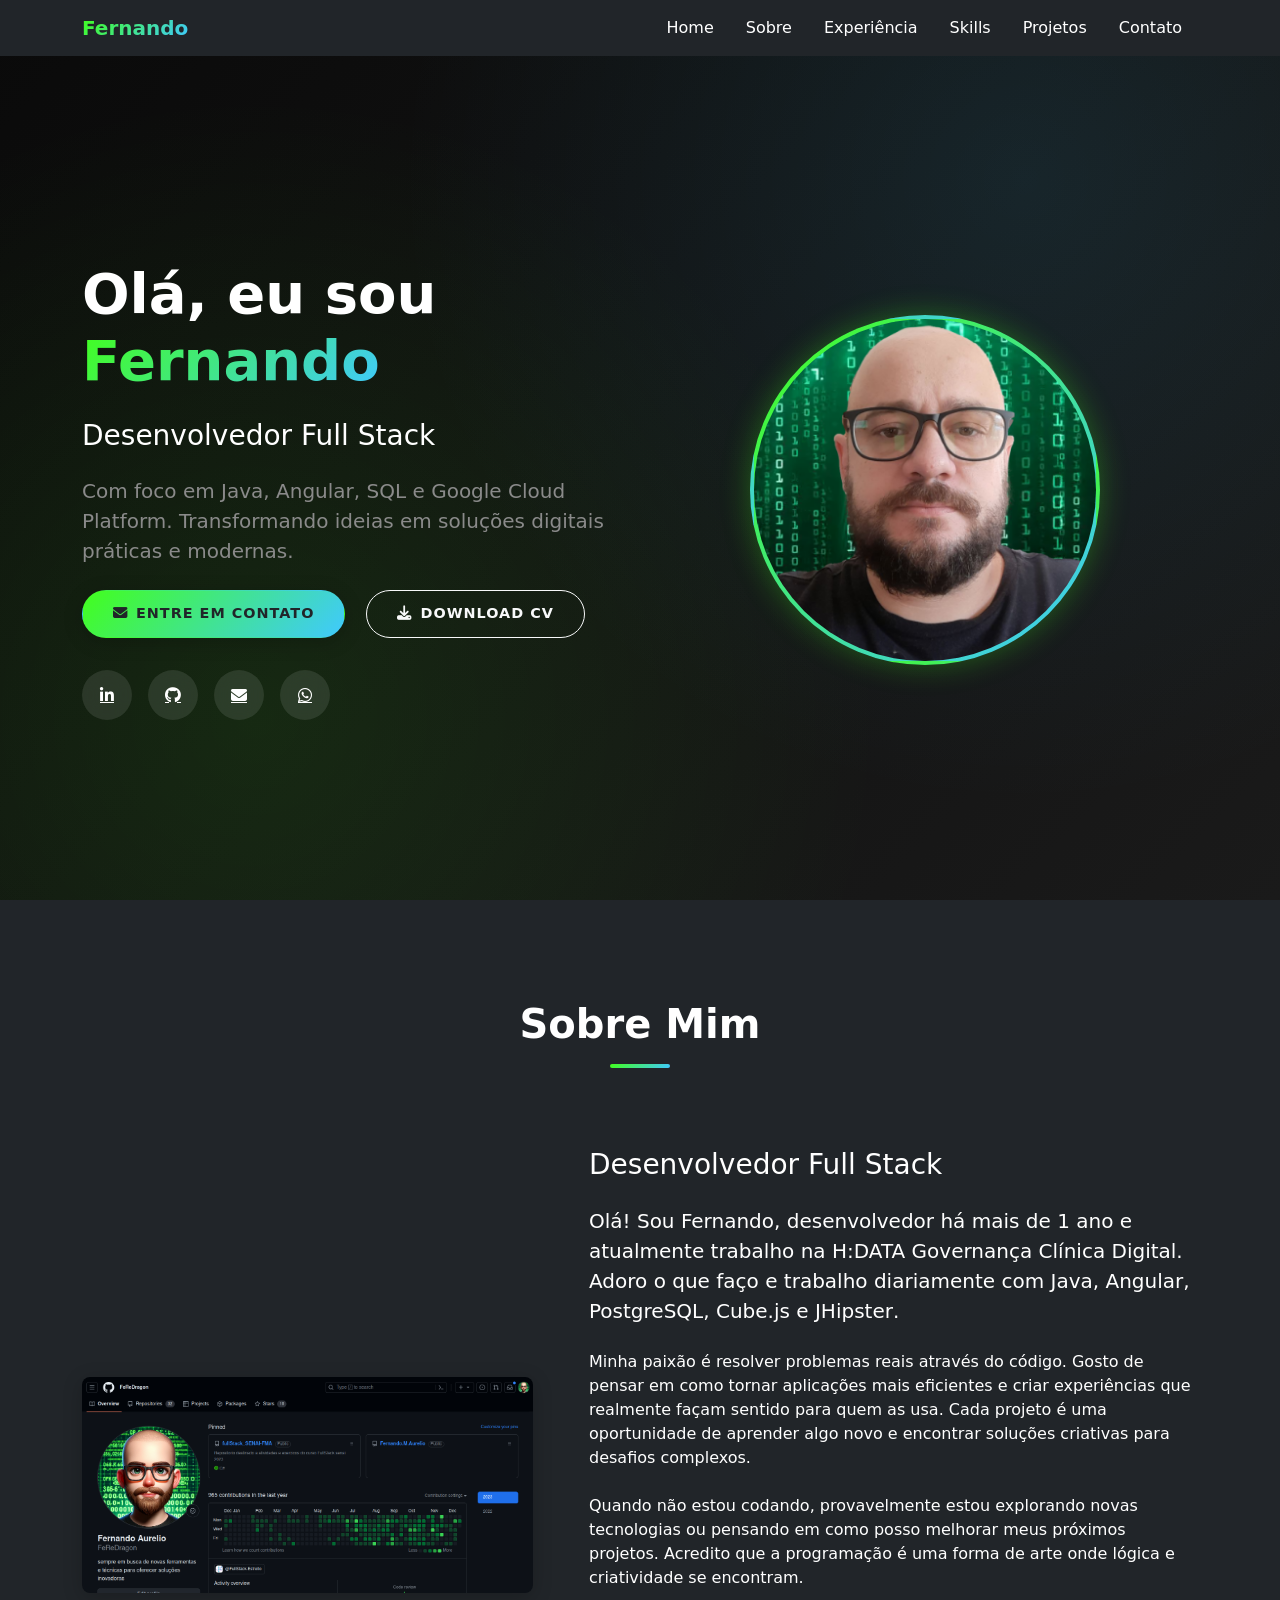
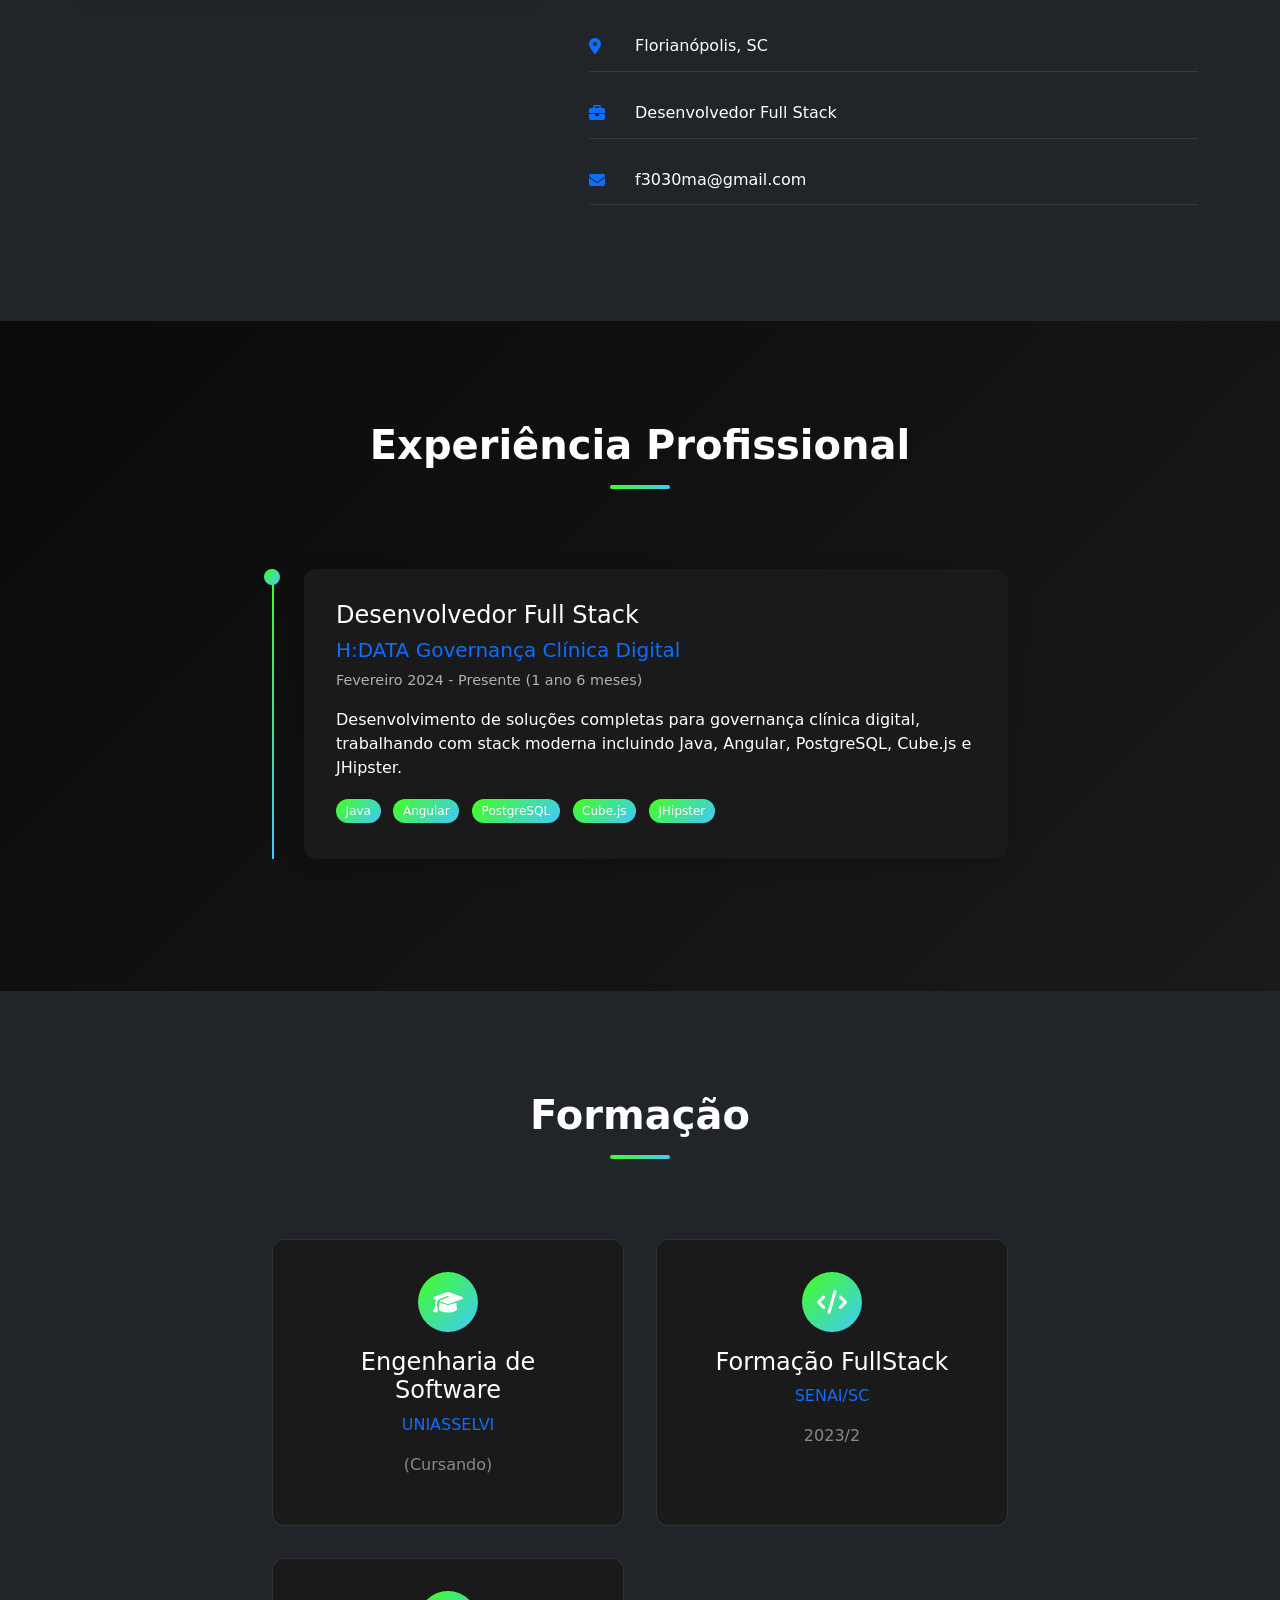
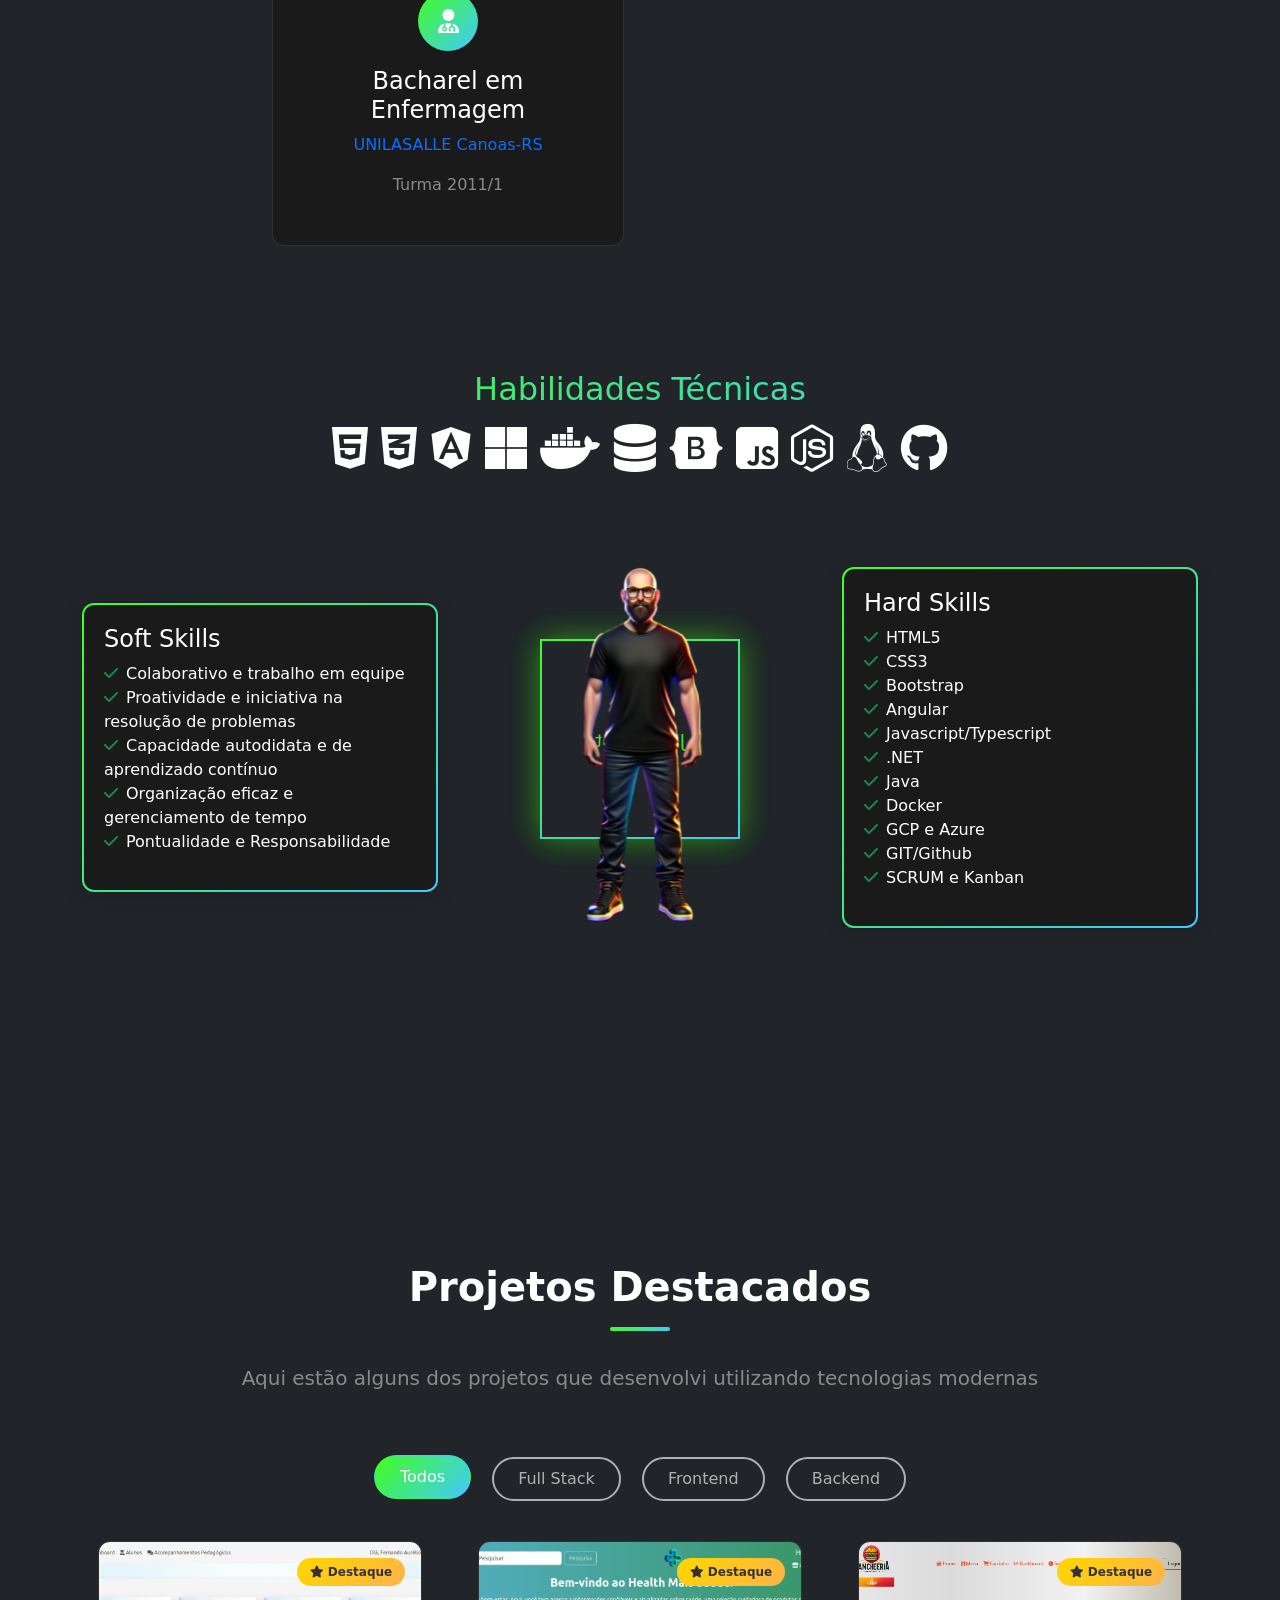
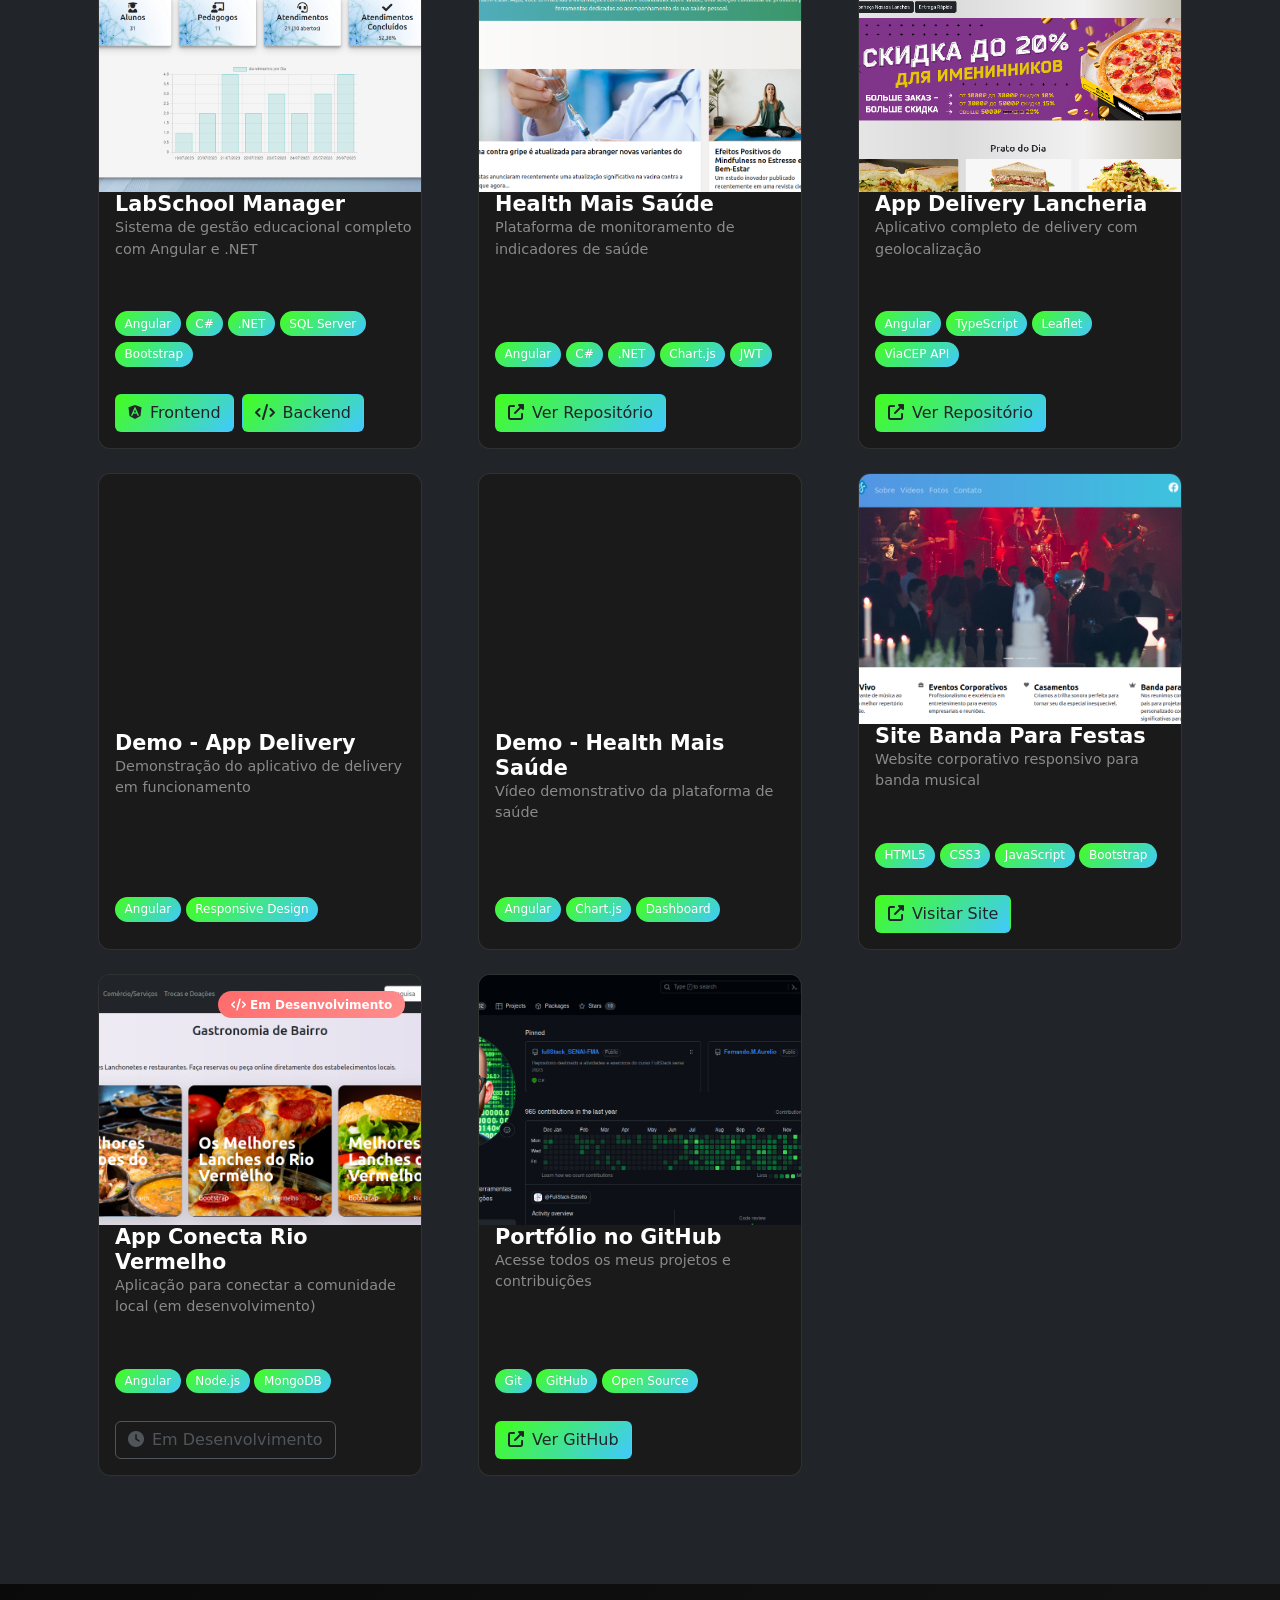
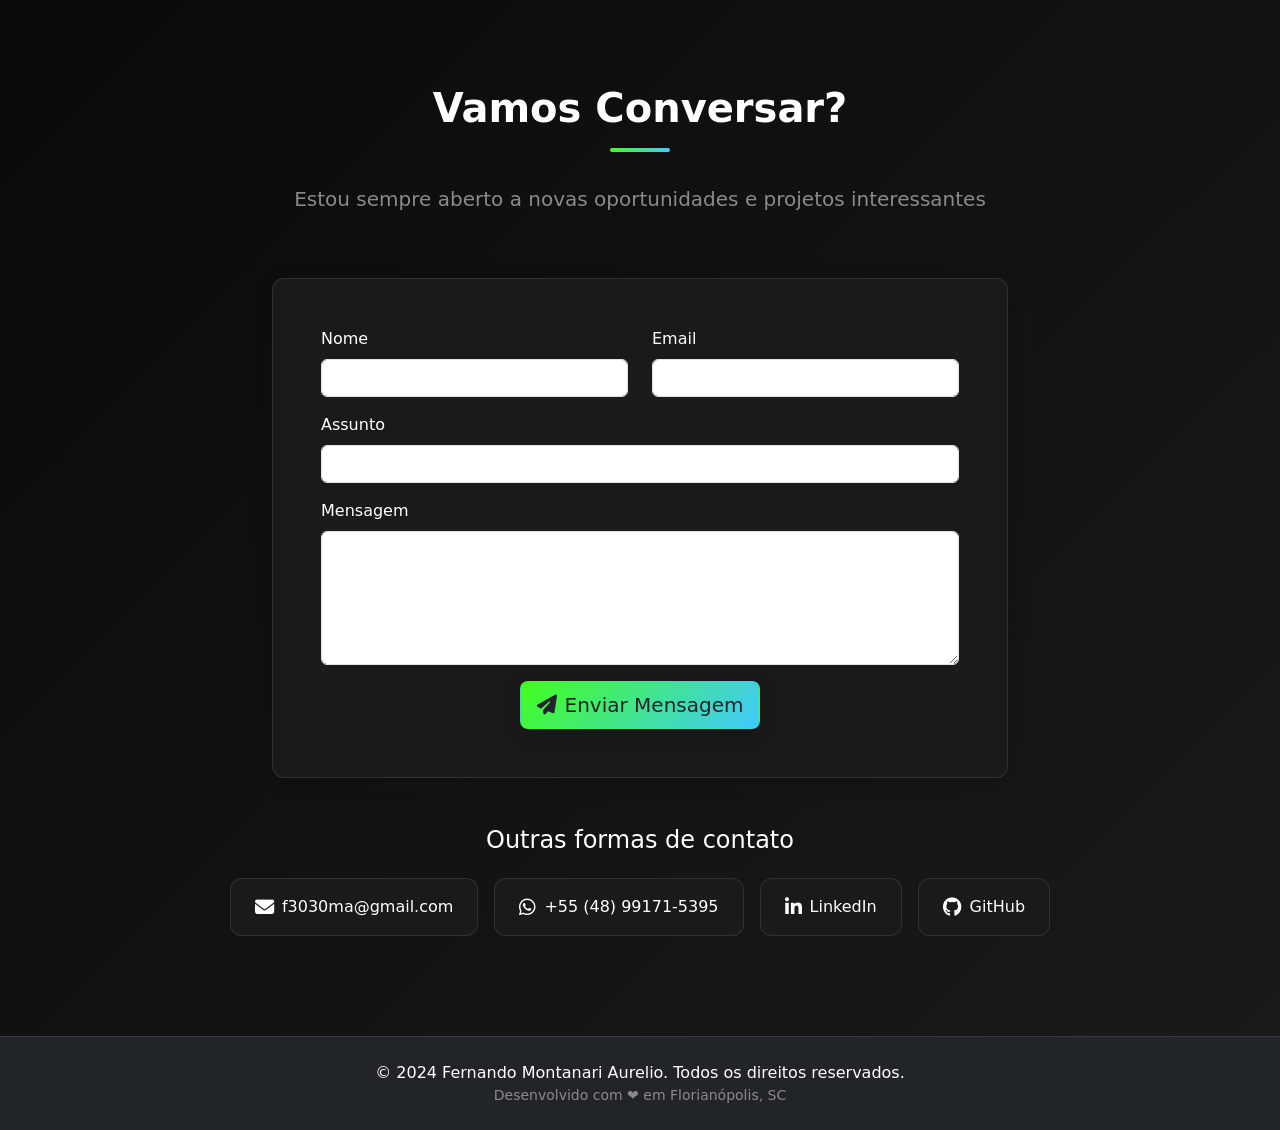
==== commit b9ea8b16: "up descricao" ====
--- a/index.html
+++ b/index.html
@@ -47,8 +47,8 @@
                     </h1>
                     <h2 class="h3 mb-4 text-light-secondary">Desenvolvedor Full Stack</h2>
                     <p class="lead mb-4 text-light-secondary">
-                        Especializado em <strong>Java</strong>, <strong>Angular</strong>, <strong>PostgreSQL</strong> e tecnologias modernas. 
-                        Transformando ideias em soluções digitais inovadoras.
+                        Com foco em <strong>Java</strong>, <strong>Angular</strong>, <strong>SQL</strong> e <strong>Google Cloud Platform</strong>. 
+                        Transformando ideias em soluções digitais práticas e modernas.
                     </p>
                     <div class="hero-buttons mb-4">
                         <a href="#contact" class="btn btn-gradient me-3 smooth-scroll">
@@ -82,7 +82,7 @@
         </div>
     </section>
 
-    <section id="about" class="section-padding bg-dark">
+ <section id="about" class="section-padding bg-dark">
         <div class="container">
             <div class="row">
                 <div class="col-12 text-center mb-5" data-aos="fade-up">
@@ -100,14 +100,21 @@
                     <div class="about-content">
                         <h3 class="mb-4">Desenvolvedor Full Stack</h3>
                         <p class="lead mb-4">
-                            Com mais de 1 ano de experiência em desenvolvimento, atuo na <strong>H:DATA Governança Clínica Digital</strong> 
-                            como desenvolvedor full stack, trabalhando com tecnologias modernas como <strong>Java</strong>, <strong>Angular</strong>, 
-                            <strong>PostgreSQL</strong>, <strong>Cube.js</strong> e <strong>JHipster</strong>.
+                            Olá! Sou Fernando, desenvolvedor há mais de 1 ano e atualmente trabalho na 
+                            <strong>H:DATA Governança Clínica Digital</strong>. Adoro o que faço e trabalho 
+                            diariamente com <strong>Java</strong>, <strong>Angular</strong>, <strong>PostgreSQL</strong>, 
+                            <strong>Cube.js</strong> e <strong>JHipster</strong>.
                         </p>
                         <p class="mb-4">
-                            Especializado em criar soluções digitais inovadoras e eficientes, com foco em arquiteturas escaláveis 
-                            e experiências de usuário excepcionais. Apaixonado por transformar ideias complexas em aplicações 
-                            práticas e funcionais.
+                            Minha paixão é resolver problemas reais através do código. Gosto de pensar em como 
+                            tornar aplicações mais eficientes e criar experiências que realmente façam sentido 
+                            para quem as usa. Cada projeto é uma oportunidade de aprender algo novo e encontrar 
+                            soluções criativas para desafios complexos.
+                        </p>
+                        <p class="mb-4">
+                            Quando não estou codando, provavelmente estou explorando novas tecnologias ou 
+                            pensando em como posso melhorar meus próximos projetos. Acredito que a programação 
+                            é uma forma de arte onde lógica e criatividade se encontram.
                         </p>
                         <div class="about-info">
                             <div class="info-item">
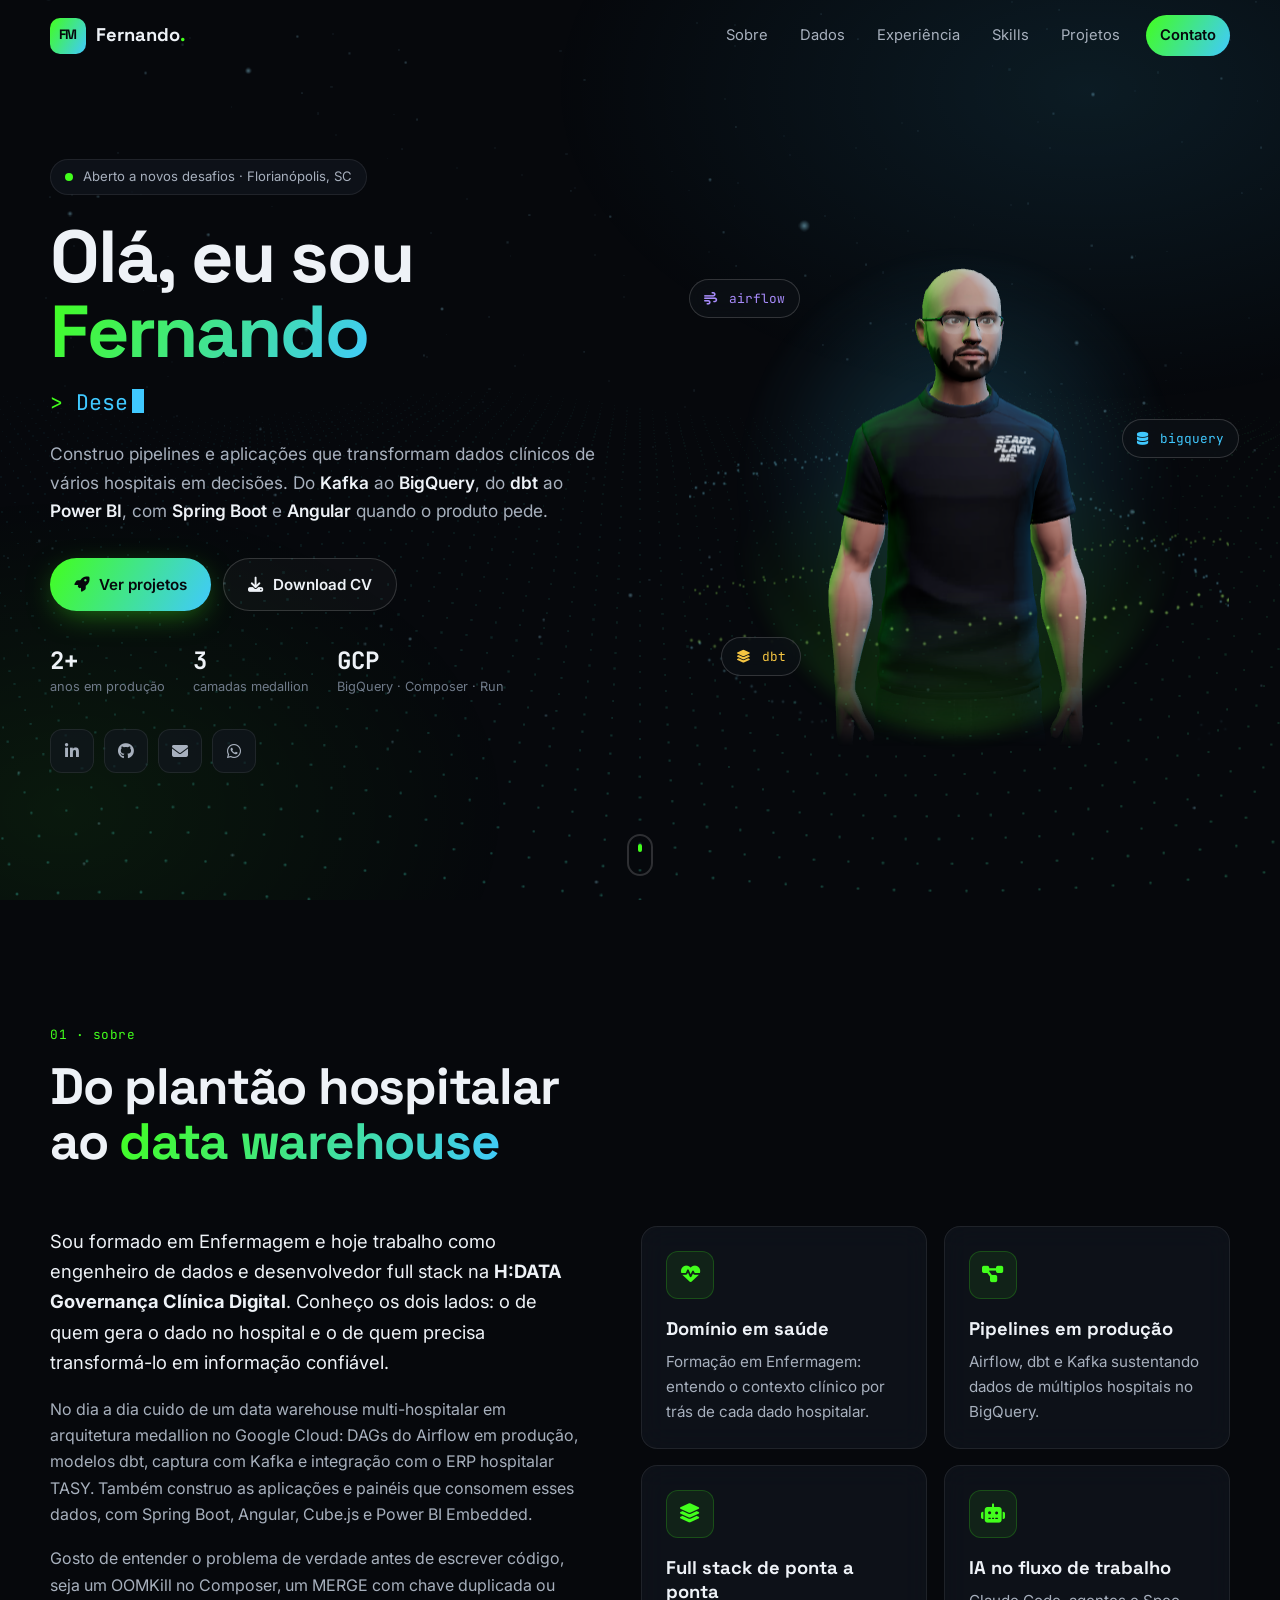
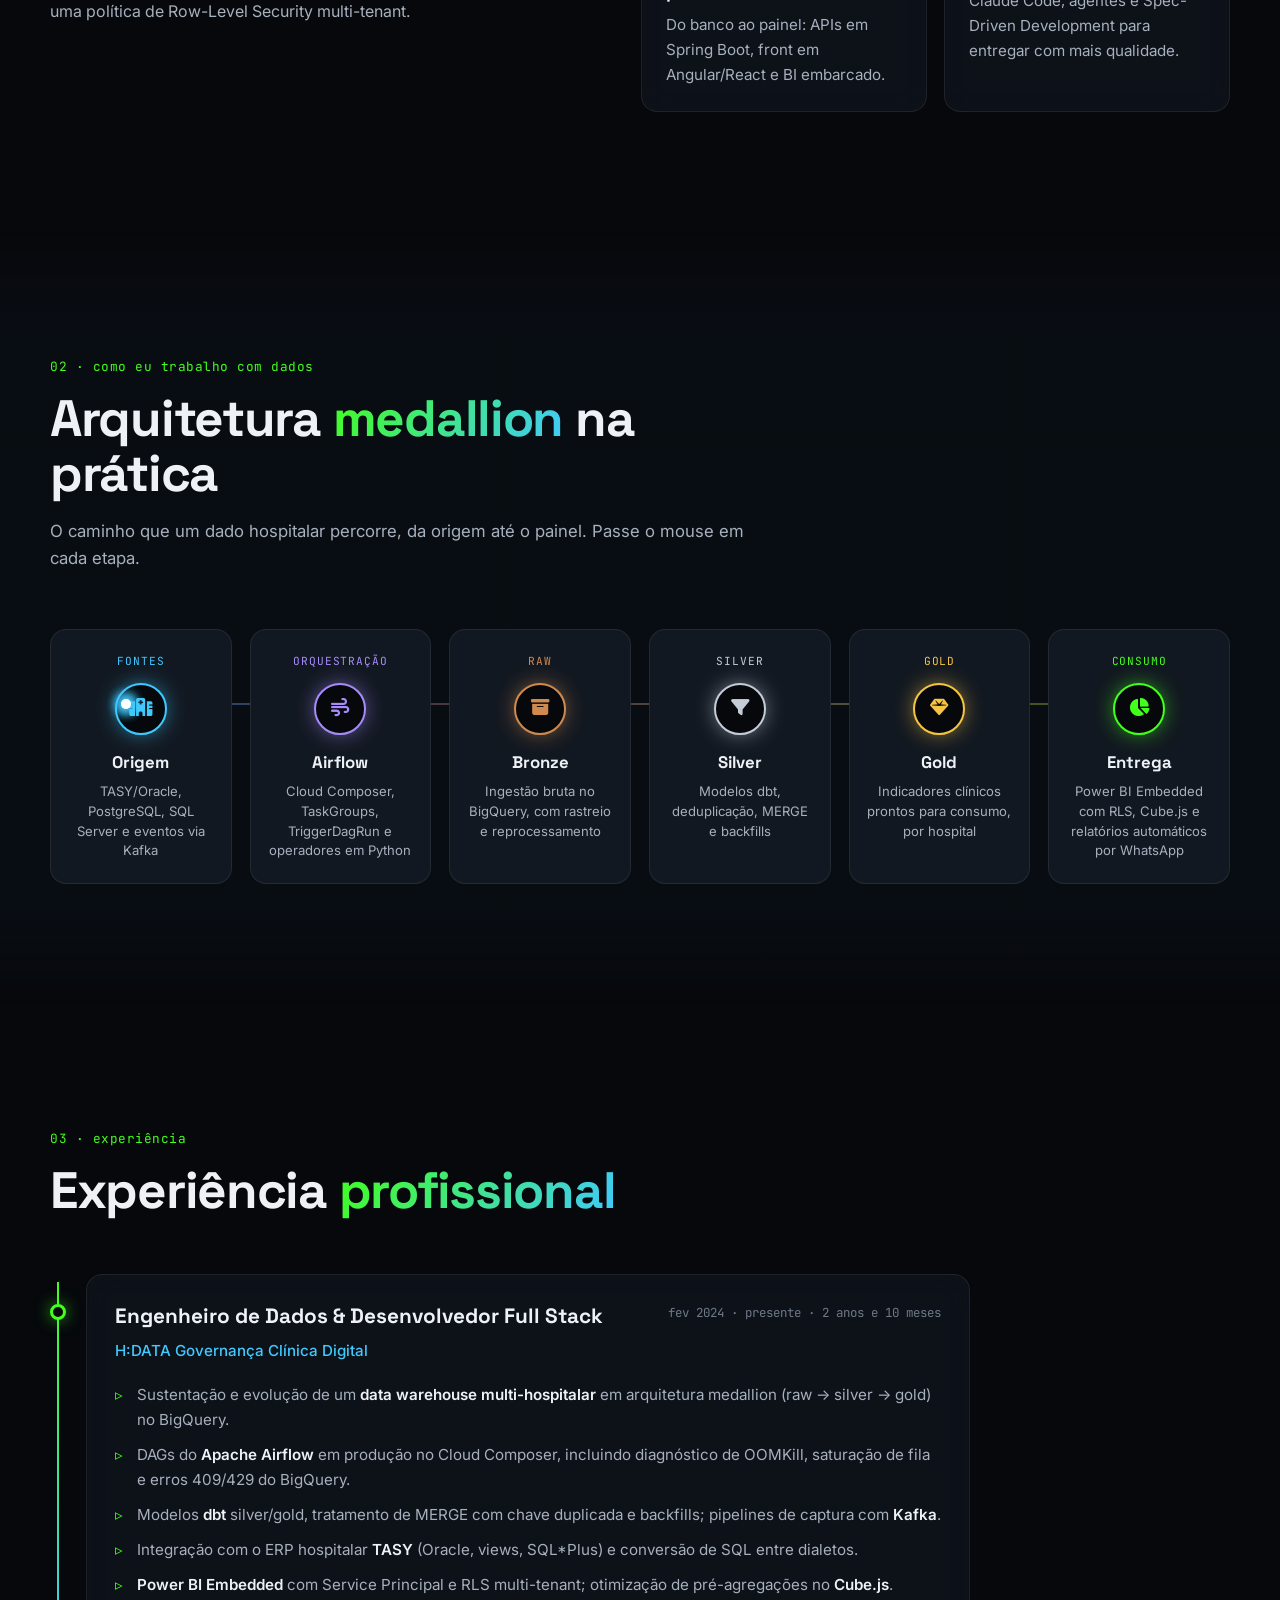
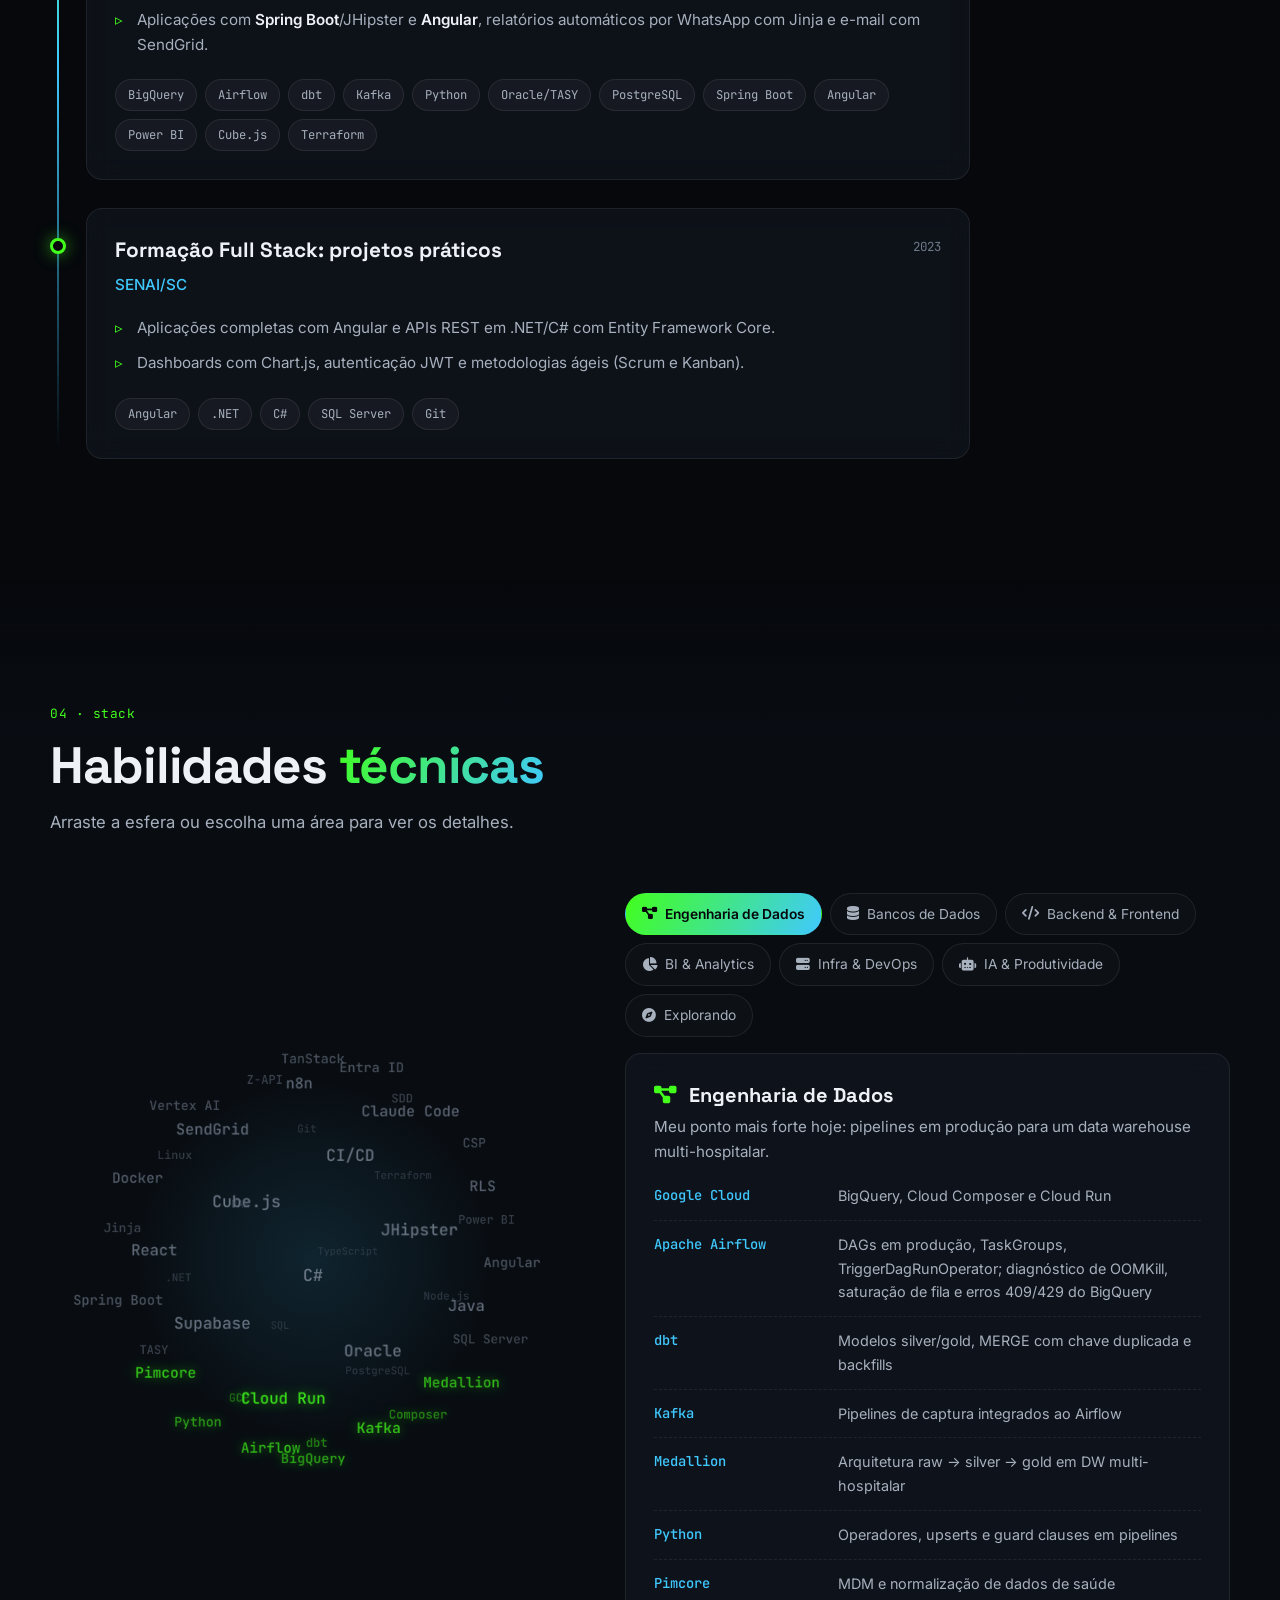
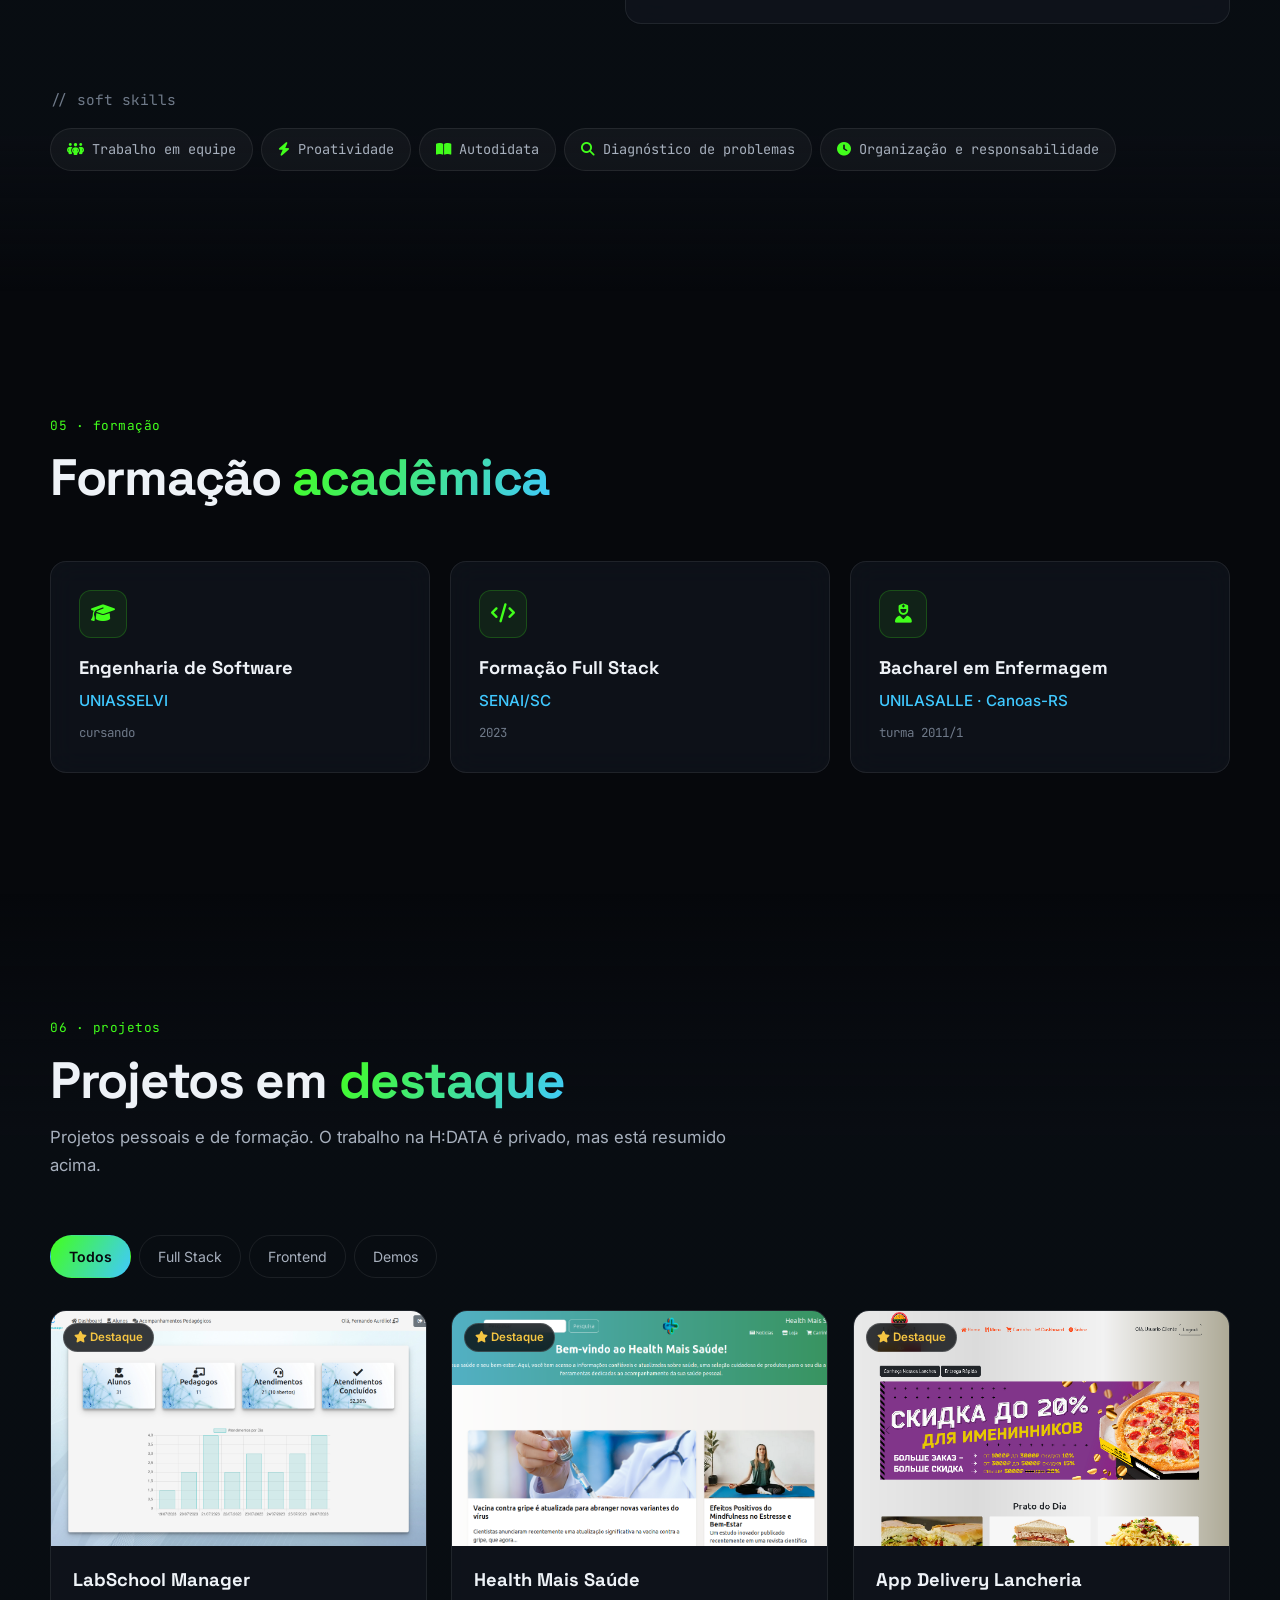
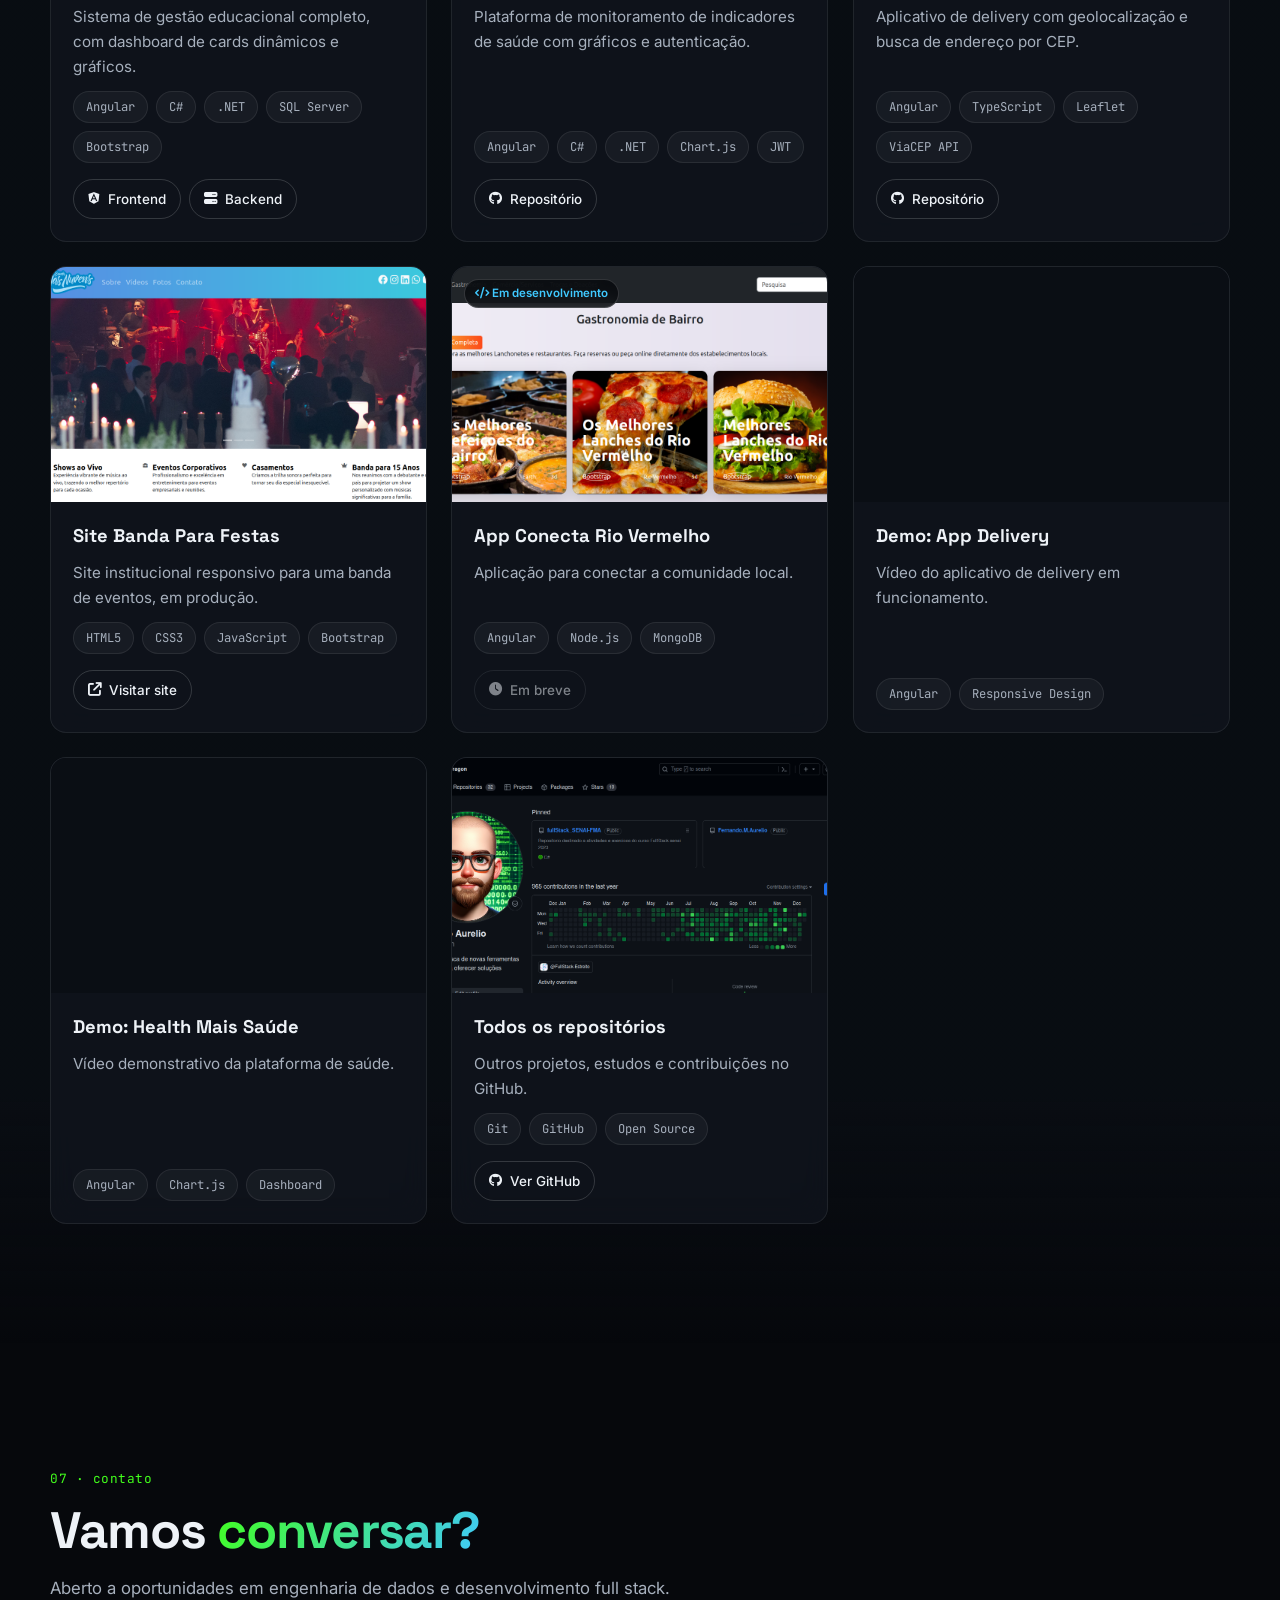
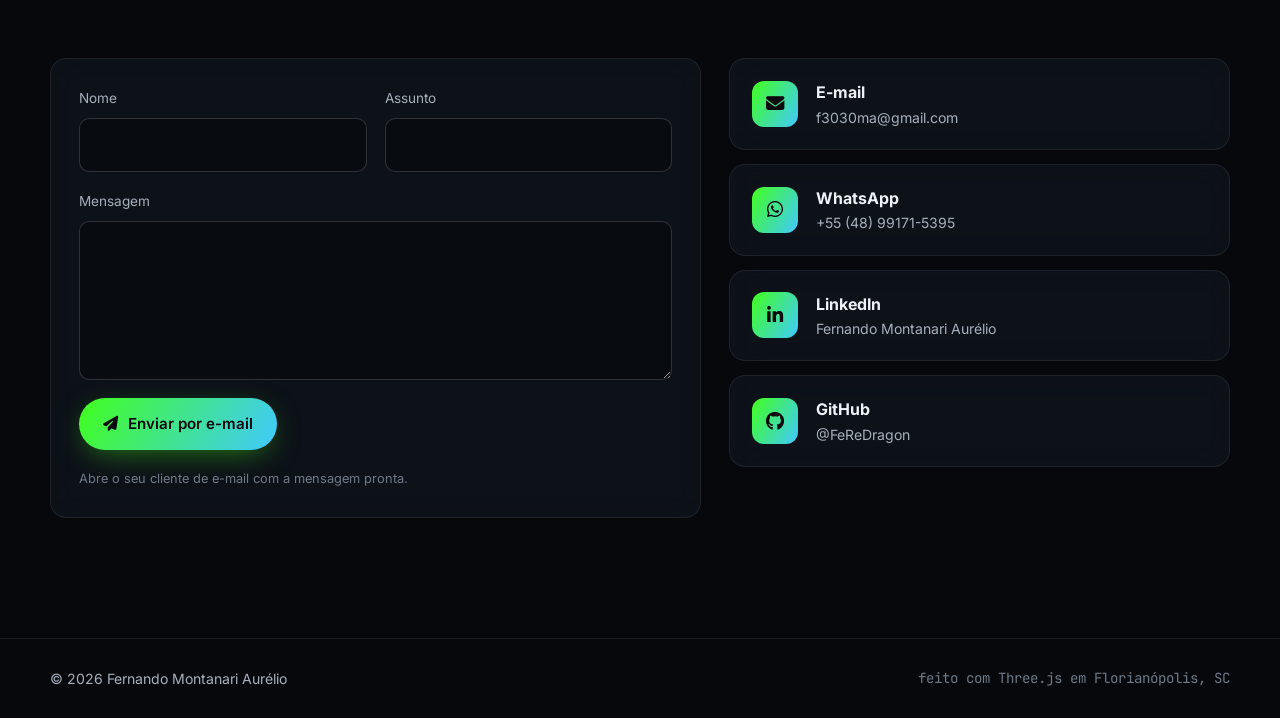
==== commit ebcfe3bb: "update - 12-10-26" ====
--- a/index.html
+++ b/index.html
@@ -3,448 +3,381 @@
 <head>
     <meta charset="UTF-8">
     <meta name="viewport" content="width=device-width, initial-scale=1.0">
-    <meta name="description" content="Fernando Montanari Aurelio - Desenvolvedor Full Stack especializado em Java, Angular, PostgreSQL e tecnologias modernas">
-    <meta name="keywords" content="desenvolvedor fullstack, java, angular, postgresql, cube.js, jhipster, frontend, backend">
-    <meta name="author" content="Fernando Montanari Aurelio">
-    <title>Fernando Montanari Aurelio | Desenvolvedor Full Stack</title>
+    <meta name="description" content="Fernando Montanari Aurélio - Engenheiro de Dados e Desenvolvedor Full Stack. GCP, BigQuery, Airflow, dbt, Kafka, Spring Boot e Angular.">
+    <meta name="keywords" content="engenheiro de dados, data engineer, bigquery, airflow, dbt, kafka, gcp, desenvolvedor fullstack, java, spring boot, angular, postgresql">
+    <meta name="author" content="Fernando Montanari Aurélio">
+    <meta name="theme-color" content="#06080c">
+    <meta property="og:title" content="Fernando Montanari Aurélio | Engenheiro de Dados & Full Stack">
+    <meta property="og:description" content="Pipelines de dados e aplicações para saúde: do Kafka ao BigQuery, do dbt ao Power BI.">
+    <meta property="og:image" content="img/fotoperfil.png">
+    <title>Fernando Montanari Aurélio | Engenheiro de Dados & Full Stack</title>
     <link rel="icon" href="img/favicon-new.ico" type="image/x-icon">
-    <link rel="stylesheet" type="text/css" href="css/style.css">
-    <link href="https://cdnjs.cloudflare.com/ajax/libs/font-awesome/6.5.1/css/all.min.css" rel="stylesheet">
-    <link href="https://cdn.jsdelivr.net/npm/bootstrap@5.3.3/dist/css/bootstrap.min.css" rel="stylesheet" crossorigin="anonymous">
-    <link href="https://unpkg.com/aos@2.3.1/dist/aos.css" rel="stylesheet">
     <link rel="preconnect" href="https://fonts.googleapis.com">
     <link rel="preconnect" href="https://fonts.gstatic.com" crossorigin>
-    <link href="https://fonts.googleapis.com/css2?family=Inter:wght@300;400;500;600;700&display=swap" rel="stylesheet">
+    <link href="https://fonts.googleapis.com/css2?family=Inter:wght@400;500;600;700&family=JetBrains+Mono:wght@400;500&family=Space+Grotesk:wght@500;600;700&display=swap" rel="stylesheet">
+    <link href="https://cdnjs.cloudflare.com/ajax/libs/font-awesome/6.5.1/css/all.min.css" rel="stylesheet">
+    <link rel="stylesheet" href="css/style.css?v=4">
 </head>
-<body class="bg-dark text-white">
-    <nav class="navbar navbar-expand-lg navbar-dark bg-dark fixed-top" id="mainNav">
-        <div class="container">
-            <a class="navbar-brand fw-bold" href="#home">
-                <span class="gradient-text">Fernando</span>
+<body>
+    <canvas id="bg-canvas" aria-hidden="true"></canvas>
+    <div class="cursor-glow" aria-hidden="true"></div>
+    <div class="scroll-progress" aria-hidden="true"></div>
+
+    <header class="nav" id="nav">
+        <div class="container nav-inner">
+            <a class="brand" href="#home" aria-label="Início">
+                <span class="brand-mark">FM</span><span class="brand-name">Fernando<span class="accent">.</span></span>
             </a>
-            <button class="navbar-toggler" type="button" data-bs-toggle="collapse" data-bs-target="#navbarNav" aria-controls="navbarNav" aria-expanded="false" aria-label="Toggle navigation">
-                <span class="navbar-toggler-icon"></span>
+            <nav aria-label="Principal">
+                <ul class="nav-links" id="nav-links">
+                    <li><a href="#about">Sobre</a></li>
+                    <li><a href="#pipeline">Dados</a></li>
+                    <li><a href="#experience">Experiência</a></li>
+                    <li><a href="#skills">Skills</a></li>
+                    <li><a href="#projects">Projetos</a></li>
+                    <li><a href="#contact" class="nav-cta">Contato</a></li>
+                </ul>
+            </nav>
+            <button class="nav-toggle" id="nav-toggle" aria-label="Abrir menu" aria-expanded="false" aria-controls="nav-links">
+                <span></span><span></span>
             </button>
-            <div class="collapse navbar-collapse" id="navbarNav">
-                <ul class="navbar-nav ms-auto">
-                    <li class="nav-item"><a class="nav-link smooth-scroll" href="#home">Home</a></li>
-                    <li class="nav-item"><a class="nav-link smooth-scroll" href="#about">Sobre</a></li>
-                    <li class="nav-item"><a class="nav-link smooth-scroll" href="#experience">Experiência</a></li>
-                    <li class="nav-item"><a class="nav-link smooth-scroll" href="#skills">Skills</a></li>
-                    <li class="nav-item"><a class="nav-link smooth-scroll" href="#projects">Projetos</a></li>
-                    <li class="nav-item"><a class="nav-link smooth-scroll" href="#contact">Contato</a></li>
-                </ul>
-            </div>
         </div>
-    </nav>
-
-    <section id="home" class="hero-section min-vh-100 d-flex align-items-center">
-        <div class="container">
-            <div class="row align-items-center">
-                <div class="col-lg-6" data-aos="fade-right">
-                    <h1 class="display-4 fw-bold mb-4">
+    </header>
+
+    <main>
+        <!-- ===== HERO ===== -->
+        <section id="home" class="hero">
+            <div class="container hero-grid">
+                <div class="hero-copy">
+                    <p class="eyebrow reveal"><span class="pulse-dot"></span>Aberto a novos desafios · Florianópolis, SC</p>
+                    <h1 class="hero-title reveal">
                         Olá, eu sou <span class="gradient-text">Fernando</span>
                     </h1>
-                    <h2 class="h3 mb-4 text-light-secondary">Desenvolvedor Full Stack</h2>
-                    <p class="lead mb-4 text-light-secondary">
-                        Com foco em <strong>Java</strong>, <strong>Angular</strong>, <strong>SQL</strong> e <strong>Google Cloud Platform</strong>. 
-                        Transformando ideias em soluções digitais práticas e modernas.
+                    <p class="hero-role reveal mono">
+                        <span class="prompt">&gt;</span> <span id="typed">Engenheiro de Dados</span><span class="caret"></span>
                     </p>
-                    <div class="hero-buttons mb-4">
-                        <a href="#contact" class="btn btn-gradient me-3 smooth-scroll">
-                            <i class="fas fa-envelope me-2"></i>Entre em Contato
-                        </a>
-                        <a href="docs/Fernando-FullStack.pdf" class="btn btn-outline-light" download="Fernando_Montanari_Aurelio_Resume">
-                            <i class="fas fa-download me-2"></i>Download CV
-                        </a>
-                    </div>
-                    <div class="social-links">
-                        <a href="https://linkedin.com/in/fernando-montanari-aurélio-a12235254" target="_blank" class="social-link" aria-label="LinkedIn">
-                            <i class="fab fa-linkedin-in"></i>
-                        </a>
-                        <a href="https://github.com/FeReDragon" target="_blank" class="social-link" aria-label="GitHub">
-                            <i class="fab fa-github"></i>
-                        </a>
-                        <a href="mailto:f3030ma@gmail.com" class="social-link" aria-label="Email">
-                            <i class="fas fa-envelope"></i>
-                        </a>
-                        <a href="https://wa.me/5548991715395" target="_blank" class="social-link" aria-label="WhatsApp">
-                            <i class="fab fa-whatsapp"></i>
-                        </a>
-                    </div>
-                </div>
-                <div class="col-lg-6 text-center" data-aos="fade-left">
-                    <div class="hero-image">
-                        <img src="img/fotoperfil.png" alt="Fernando Montanari Aurelio" class="img-fluid rounded-circle profile-image">
-                    </div>
-                </div>
-            </div>
-        </div>
-    </section>
-
- <section id="about" class="section-padding bg-dark">
-        <div class="container">
-            <div class="row">
-                <div class="col-12 text-center mb-5" data-aos="fade-up">
-                    <h2 class="section-title">Sobre Mim</h2>
-                    <div class="section-divider"></div>
-                </div>
-            </div>
-            <div class="row align-items-center">
-                <div class="col-lg-5 mb-4 mb-lg-0" data-aos="fade-right">
-                    <div class="about-image-wrapper">
-                        <img src="img/perfil-git.png" alt="Fernando Montanari Aurelio" class="img-fluid rounded-3 about-image">
-                    </div>
-                </div>
-                <div class="col-lg-7" data-aos="fade-left">
-                    <div class="about-content">
-                        <h3 class="mb-4">Desenvolvedor Full Stack</h3>
-                        <p class="lead mb-4">
-                            Olá! Sou Fernando, desenvolvedor há mais de 1 ano e atualmente trabalho na 
-                            <strong>H:DATA Governança Clínica Digital</strong>. Adoro o que faço e trabalho 
-                            diariamente com <strong>Java</strong>, <strong>Angular</strong>, <strong>PostgreSQL</strong>, 
-                            <strong>Cube.js</strong> e <strong>JHipster</strong>.
+                    <p class="hero-lead reveal">
+                        Construo pipelines e aplicações que transformam dados clínicos de vários hospitais em decisões.
+                        Do <strong>Kafka</strong> ao <strong>BigQuery</strong>, do <strong>dbt</strong> ao <strong>Power BI</strong>,
+                        com <strong>Spring Boot</strong> e <strong>Angular</strong> quando o produto pede.
+                    </p>
+                    <div class="hero-actions reveal">
+                        <a href="#projects" class="btn btn-primary"><i class="fas fa-rocket"></i>Ver projetos</a>
+                        <a href="docs/Fernando-FullStack.pdf" class="btn btn-ghost" download="Fernando_Montanari_Aurelio_CV"><i class="fas fa-download"></i>Download CV</a>
+                    </div>
+                    <ul class="hero-stats reveal">
+                        <li><strong class="mono" data-years-since="2024-02-01">2+</strong><span>anos em produção</span></li>
+                        <li><strong class="mono">3</strong><span>camadas medallion</span></li>
+                        <li><strong class="mono">GCP</strong><span>BigQuery · Composer · Run</span></li>
+                    </ul>
+                    <div class="socials reveal">
+                        <a href="https://linkedin.com/in/fernando-montanari-aurélio-a12235254" target="_blank" rel="noopener" aria-label="LinkedIn"><i class="fab fa-linkedin-in"></i></a>
+                        <a href="https://github.com/FeReDragon" target="_blank" rel="noopener" aria-label="GitHub"><i class="fab fa-github"></i></a>
+                        <a href="mailto:f3030ma@gmail.com" aria-label="Email"><i class="fas fa-envelope"></i></a>
+                        <a href="https://wa.me/5548991715395" target="_blank" rel="noopener" aria-label="WhatsApp"><i class="fab fa-whatsapp"></i></a>
+                    </div>
+                </div>
+                <div class="hero-visual reveal">
+                    <div class="avatar-stage" id="avatar-stage">
+                        <div class="avatar-ring"></div>
+                        <canvas id="avatar-canvas" aria-label="Avatar 3D do Fernando"></canvas>
+                        <img src="img/fotoperfil.png" alt="Fernando Montanari Aurélio" class="avatar-fallback" id="avatar-fallback">
+                        <div class="avatar-loader" id="avatar-loader"><span></span></div>
+                        <div class="float-chip chip-1 mono"><i class="fas fa-wind"></i> airflow</div>
+                        <div class="float-chip chip-2 mono"><i class="fas fa-database"></i> bigquery</div>
+                        <div class="float-chip chip-3 mono"><i class="fas fa-layer-group"></i> dbt</div>
+                    </div>
+                </div>
+            </div>
+            <a href="#about" class="scroll-hint" aria-label="Rolar para baixo"><span></span></a>
+        </section>
+
+        <!-- ===== SOBRE ===== -->
+        <section id="about" class="section">
+            <div class="container">
+                <header class="section-head reveal">
+                    <span class="section-kicker mono">01 · sobre</span>
+                    <h2 class="section-title">Do plantão hospitalar<br>ao <span class="gradient-text">data warehouse</span></h2>
+                </header>
+                <div class="about-grid">
+                    <div class="about-text reveal">
+                        <p class="lead">
+                            Sou formado em Enfermagem e hoje trabalho como engenheiro de dados e desenvolvedor full stack na
+                            <strong>H:DATA Governança Clínica Digital</strong>. Conheço os dois lados: o de quem gera o dado no hospital
+                            e o de quem precisa transformá-lo em informação confiável.
                         </p>
-                        <p class="mb-4">
-                            Minha paixão é resolver problemas reais através do código. Gosto de pensar em como 
-                            tornar aplicações mais eficientes e criar experiências que realmente façam sentido 
-                            para quem as usa. Cada projeto é uma oportunidade de aprender algo novo e encontrar 
-                            soluções criativas para desafios complexos.
+                        <p>
+                            No dia a dia cuido de um data warehouse multi-hospitalar em arquitetura medallion no Google Cloud:
+                            DAGs do Airflow em produção, modelos dbt, captura com Kafka e integração com o ERP hospitalar TASY.
+                            Também construo as aplicações e painéis que consomem esses dados, com Spring Boot, Angular, Cube.js e
+                            Power BI Embedded.
                         </p>
-                        <p class="mb-4">
-                            Quando não estou codando, provavelmente estou explorando novas tecnologias ou 
-                            pensando em como posso melhorar meus próximos projetos. Acredito que a programação 
-                            é uma forma de arte onde lógica e criatividade se encontram.
+                        <p>
+                            Gosto de entender o problema de verdade antes de escrever código, seja um OOMKill no Composer, um MERGE com chave
+                            duplicada ou uma política de Row-Level Security multi-tenant.
                         </p>
-                        <div class="about-info">
-                            <div class="info-item">
-                                <i class="fas fa-map-marker-alt text-primary"></i>
-                                <span>Florianópolis, SC</span>
+                    </div>
+                    <div class="about-cards">
+                        <article class="glass-card tilt reveal">
+                            <i class="fas fa-heart-pulse card-icon"></i>
+                            <h3>Domínio em saúde</h3>
+                            <p>Formação em Enfermagem: entendo o contexto clínico por trás de cada dado hospitalar.</p>
+                        </article>
+                        <article class="glass-card tilt reveal">
+                            <i class="fas fa-diagram-project card-icon"></i>
+                            <h3>Pipelines em produção</h3>
+                            <p>Airflow, dbt e Kafka sustentando dados de múltiplos hospitais no BigQuery.</p>
+                        </article>
+                        <article class="glass-card tilt reveal">
+                            <i class="fas fa-layer-group card-icon"></i>
+                            <h3>Full stack de ponta a ponta</h3>
+                            <p>Do banco ao painel: APIs em Spring Boot, front em Angular/React e BI embarcado.</p>
+                        </article>
+                        <article class="glass-card tilt reveal">
+                            <i class="fas fa-robot card-icon"></i>
+                            <h3>IA no fluxo de trabalho</h3>
+                            <p>Claude Code, agentes e Spec-Driven Development para entregar com mais qualidade.</p>
+                        </article>
+                    </div>
+                </div>
+            </div>
+        </section>
+
+        <!-- ===== PIPELINE ===== -->
+        <section id="pipeline" class="section section-alt">
+            <div class="container">
+                <header class="section-head reveal">
+                    <span class="section-kicker mono">02 · como eu trabalho com dados</span>
+                    <h2 class="section-title">Arquitetura <span class="gradient-text">medallion</span> na prática</h2>
+                    <p class="section-sub">O caminho que um dado hospitalar percorre, da origem até o painel. Passe o mouse em cada etapa.</p>
+                </header>
+                <div class="pipeline reveal" id="pipeline-flow">
+                    <div class="stage" style="--c: var(--cyan)">
+                        <span class="stage-step mono">fontes</span>
+                        <i class="fas fa-hospital"></i>
+                        <h3>Origem</h3>
+                        <p>TASY/Oracle, PostgreSQL, SQL Server e eventos via Kafka</p>
+                    </div>
+                    <div class="stage" style="--c: #a78bfa">
+                        <span class="stage-step mono">orquestração</span>
+                        <i class="fas fa-wind"></i>
+                        <h3>Airflow</h3>
+                        <p>Cloud Composer, TaskGroups, TriggerDagRun e operadores em Python</p>
+                    </div>
+                    <div class="stage" style="--c: var(--bronze)">
+                        <span class="stage-step mono">raw</span>
+                        <i class="fas fa-box-archive"></i>
+                        <h3>Bronze</h3>
+                        <p>Ingestão bruta no BigQuery, com rastreio e reprocessamento</p>
+                    </div>
+                    <div class="stage" style="--c: var(--silver)">
+                        <span class="stage-step mono">silver</span>
+                        <i class="fas fa-filter"></i>
+                        <h3>Silver</h3>
+                        <p>Modelos dbt, deduplicação, MERGE e backfills</p>
+                    </div>
+                    <div class="stage" style="--c: var(--gold)">
+                        <span class="stage-step mono">gold</span>
+                        <i class="fas fa-gem"></i>
+                        <h3>Gold</h3>
+                        <p>Indicadores clínicos prontos para consumo, por hospital</p>
+                    </div>
+                    <div class="stage" style="--c: var(--lime)">
+                        <span class="stage-step mono">consumo</span>
+                        <i class="fas fa-chart-pie"></i>
+                        <h3>Entrega</h3>
+                        <p>Power BI Embedded com RLS, Cube.js e relatórios automáticos por WhatsApp</p>
+                    </div>
+                </div>
+            </div>
+        </section>
+
+        <!-- ===== EXPERIÊNCIA ===== -->
+        <section id="experience" class="section">
+            <div class="container">
+                <header class="section-head reveal">
+                    <span class="section-kicker mono">03 · experiência</span>
+                    <h2 class="section-title">Experiência <span class="gradient-text">profissional</span></h2>
+                </header>
+                <div class="timeline">
+                    <article class="timeline-item reveal">
+                        <div class="timeline-dot"></div>
+                        <div class="glass-card">
+                            <div class="timeline-head">
+                                <div>
+                                    <h3>Engenheiro de Dados &amp; Desenvolvedor Full Stack</h3>
+                                    <p class="company">H:DATA Governança Clínica Digital</p>
+                                </div>
+                                <span class="date mono">fev 2024 · presente · <span data-duration-since="2024-02-01"></span></span>
                             </div>
-                            <div class="info-item">
-                                <i class="fas fa-briefcase text-primary"></i>
-                                <span>Desenvolvedor Full Stack</span>
-                            </div>
-                            <div class="info-item">
-                                <i class="fas fa-envelope text-primary"></i>
-                                <span>f3030ma@gmail.com</span>
+                            <ul class="bullets">
+                                <li>Sustentação e evolução de um <strong>data warehouse multi-hospitalar</strong> em arquitetura medallion (raw → silver → gold) no BigQuery.</li>
+                                <li>DAGs do <strong>Apache Airflow</strong> em produção no Cloud Composer, incluindo diagnóstico de OOMKill, saturação de fila e erros 409/429 do BigQuery.</li>
+                                <li>Modelos <strong>dbt</strong> silver/gold, tratamento de MERGE com chave duplicada e backfills; pipelines de captura com <strong>Kafka</strong>.</li>
+                                <li>Integração com o ERP hospitalar <strong>TASY</strong> (Oracle, views, SQL*Plus) e conversão de SQL entre dialetos.</li>
+                                <li><strong>Power BI Embedded</strong> com Service Principal e RLS multi-tenant; otimização de pré-agregações no <strong>Cube.js</strong>.</li>
+                                <li>Aplicações com <strong>Spring Boot</strong>/JHipster e <strong>Angular</strong>, relatórios automáticos por WhatsApp com Jinja e e-mail com SendGrid.</li>
+                            </ul>
+                            <div class="chips">
+                                <span>BigQuery</span><span>Airflow</span><span>dbt</span><span>Kafka</span><span>Python</span><span>Oracle/TASY</span><span>PostgreSQL</span><span>Spring Boot</span><span>Angular</span><span>Power BI</span><span>Cube.js</span><span>Terraform</span>
                             </div>
                         </div>
-                    </div>
-                </div>
-            </div>
-        </div>
-    </section>
-
-    <section id="experience" class="section-padding bg-gradient-dark">
-        <div class="container">
-            <div class="row">
-                <div class="col-12 text-center mb-5" data-aos="fade-up">
-                    <h2 class="section-title">Experiência Profissional</h2>
-                    <div class="section-divider"></div>
-                </div>
-            </div>
-            <div class="row">
-                <div class="col-lg-8 mx-auto">
-                    <div class="timeline" data-aos="fade-up">
-                        <div class="timeline-item">
-                            <div class="timeline-marker"></div>
-                            <div class="timeline-content">
-                                <h4>Desenvolvedor Full Stack</h4>
-                                <h5 class="text-primary">H:DATA Governança Clínica Digital</h5>
-                                <p class="timeline-date">Fevereiro 2024 - Presente (1 ano 6 meses)</p>
-                                <p class="mb-3">
-                                    Desenvolvimento de soluções completas para governança clínica digital, 
-                                    trabalhando com stack moderna incluindo Java, Angular, PostgreSQL, 
-                                    Cube.js e JHipster.
-                                </p>
-                                <div class="tech-stack">
-                                    <span class="tech-badge">Java</span>
-                                    <span class="tech-badge">Angular</span>
-                                    <span class="tech-badge">PostgreSQL</span>
-                                    <span class="tech-badge">Cube.js</span>
-                                    <span class="tech-badge">JHipster</span>
+                    </article>
+                    <article class="timeline-item reveal">
+                        <div class="timeline-dot"></div>
+                        <div class="glass-card">
+                            <div class="timeline-head">
+                                <div>
+                                    <h3>Formação Full Stack: projetos práticos</h3>
+                                    <p class="company">SENAI/SC</p>
                                 </div>
+                                <span class="date mono">2023</span>
                             </div>
+                            <ul class="bullets">
+                                <li>Aplicações completas com Angular e APIs REST em .NET/C# com Entity Framework Core.</li>
+                                <li>Dashboards com Chart.js, autenticação JWT e metodologias ágeis (Scrum e Kanban).</li>
+                            </ul>
+                            <div class="chips"><span>Angular</span><span>.NET</span><span>C#</span><span>SQL Server</span><span>Git</span></div>
                         </div>
-                    </div>
-                </div>
-            </div>
-        </div>
-    </section>
-
-    <section id="education" class="section-padding bg-dark">
-        <div class="container">
-            <div class="row">
-                <div class="col-12 text-center mb-5" data-aos="fade-up">
-                    <h2 class="section-title">Formação</h2>
-                    <div class="section-divider"></div>
-                </div>
-            </div>
-            <div class="row">
-                <div class="col-lg-8 mx-auto">
-                    <div class="education-grid">
-                        <div class="education-item" data-aos="fade-up" data-aos-delay="100">
-                            <div class="education-icon">
-                                <i class="fas fa-graduation-cap"></i>
-                            </div>
-                            <div class="education-content">
-                                <h4>Engenharia de Software</h4>
-                                <p class="text-primary">UNIASSELVI</p>
-                                <p class="text-light-secondary">(Cursando)</p>
-                            </div>
+                    </article>
+                </div>
+            </div>
+        </section>
+
+        <!-- ===== SKILLS ===== -->
+        <section id="skills" class="section section-alt">
+            <div class="container">
+                <header class="section-head reveal">
+                    <span class="section-kicker mono">04 · stack</span>
+                    <h2 class="section-title">Habilidades <span class="gradient-text">técnicas</span></h2>
+                    <p class="section-sub">Arraste a esfera ou escolha uma área para ver os detalhes.</p>
+                </header>
+                <div class="skills-grid">
+                    <div class="sphere-wrap reveal">
+                        <div class="tag-sphere" id="tag-sphere" aria-hidden="true"></div>
+                    </div>
+                    <div class="skills-panel reveal">
+                        <div class="skill-tabs" role="tablist" id="skill-tabs"></div>
+                        <div class="skill-body glass-card" id="skill-body" role="tabpanel"></div>
+                    </div>
+                </div>
+                <div class="soft-skills reveal">
+                    <h3 class="mono">// soft skills</h3>
+                    <div class="chips chips-lg">
+                        <span><i class="fas fa-people-group"></i>Trabalho em equipe</span>
+                        <span><i class="fas fa-bolt"></i>Proatividade</span>
+                        <span><i class="fas fa-book-open"></i>Autodidata</span>
+                        <span><i class="fas fa-magnifying-glass"></i>Diagnóstico de problemas</span>
+                        <span><i class="fas fa-clock"></i>Organização e responsabilidade</span>
+                    </div>
+                </div>
+            </div>
+        </section>
+
+        <!-- ===== FORMAÇÃO ===== -->
+        <section id="education" class="section">
+            <div class="container">
+                <header class="section-head reveal">
+                    <span class="section-kicker mono">05 · formação</span>
+                    <h2 class="section-title">Formação <span class="gradient-text">acadêmica</span></h2>
+                </header>
+                <div class="edu-grid">
+                    <article class="glass-card tilt reveal">
+                        <i class="fas fa-graduation-cap card-icon"></i>
+                        <h3>Engenharia de Software</h3>
+                        <p class="company">UNIASSELVI</p>
+                        <span class="date mono">cursando</span>
+                    </article>
+                    <article class="glass-card tilt reveal">
+                        <i class="fas fa-code card-icon"></i>
+                        <h3>Formação Full Stack</h3>
+                        <p class="company">SENAI/SC</p>
+                        <span class="date mono">2023</span>
+                    </article>
+                    <article class="glass-card tilt reveal">
+                        <i class="fas fa-user-nurse card-icon"></i>
+                        <h3>Bacharel em Enfermagem</h3>
+                        <p class="company">UNILASALLE · Canoas-RS</p>
+                        <span class="date mono">turma 2011/1</span>
+                    </article>
+                </div>
+            </div>
+        </section>
+
+        <!-- ===== PROJETOS ===== -->
+        <section id="projects" class="section section-alt">
+            <div class="container">
+                <header class="section-head reveal">
+                    <span class="section-kicker mono">06 · projetos</span>
+                    <h2 class="section-title">Projetos em <span class="gradient-text">destaque</span></h2>
+                    <p class="section-sub">Projetos pessoais e de formação. O trabalho na H:DATA é privado, mas está resumido acima.</p>
+                </header>
+                <div class="filters reveal" id="project-filters">
+                    <button class="filter active" data-filter="all">Todos</button>
+                    <button class="filter" data-filter="fullstack">Full Stack</button>
+                    <button class="filter" data-filter="frontend">Frontend</button>
+                    <button class="filter" data-filter="video">Demos</button>
+                </div>
+                <div class="projects-grid" id="cards-container"></div>
+            </div>
+        </section>
+
+        <!-- ===== CONTATO ===== -->
+        <section id="contact" class="section">
+            <div class="container">
+                <header class="section-head reveal">
+                    <span class="section-kicker mono">07 · contato</span>
+                    <h2 class="section-title">Vamos <span class="gradient-text">conversar?</span></h2>
+                    <p class="section-sub">Aberto a oportunidades em engenharia de dados e desenvolvimento full stack.</p>
+                </header>
+                <div class="contact-grid">
+                    <form class="glass-card contact-form reveal" id="contact-form" novalidate>
+                        <div class="field-row">
+                            <label class="field">
+                                <span>Nome</span>
+                                <input type="text" name="name" required autocomplete="name">
+                            </label>
+                            <label class="field">
+                                <span>Assunto</span>
+                                <input type="text" name="subject" required>
+                            </label>
                         </div>
-                        <div class="education-item" data-aos="fade-up" data-aos-delay="200">
-                            <div class="education-icon">
-                                <i class="fas fa-code"></i>
-                            </div>
-                            <div class="education-content">
-                                <h4>Formação FullStack</h4>
-                                <p class="text-primary">SENAI/SC</p>
-                                <p class="text-light-secondary">2023/2</p>
-                            </div>
-                        </div>
-                        <div class="education-item" data-aos="fade-up" data-aos-delay="300">
-                            <div class="education-icon">
-                                <i class="fas fa-user-md"></i>
-                            </div>
-                            <div class="education-content">
-                                <h4>Bacharel em Enfermagem</h4>
-                                <p class="text-primary">UNILASALLE Canoas-RS</p>
-                                <p class="text-light-secondary">Turma 2011/1</p>
-                            </div>
-                        </div>
-                    </div>
-                </div>
-            </div>
-        </div>
-    </section>
-
-    <section id="skills" class="p-4 bg-dark text-white">
-        <div class="container">
-            <h2 class="text-center efeito-nome mb-3">Habilidades Técnicas</h2>
-            <!-- Linha de Ícones -->
-            <div class="row icons">
-                <div class="col-12">
-                    <ul class="list-inline text-center">
-                        <!-- Ícones das habilidades -->
-                        <li class="list-inline-item"><i class="fab fa-html5 fa-3x"></i></li>
-                        <li class="list-inline-item"><i class="fab fa-css3-alt fa-3x"></i></li>
-                        <li class="list-inline-item"><i class="fab fa-angular fa-3x"></i></li>
-                        <li class="list-inline-item"><i class="fab fa-microsoft fa-3x"></i></li>
-                        <li class="list-inline-item"><i class="fab fa-docker fa-3x"></i></li>
-                        <li class="list-inline-item"><i class="fas fa-database fa-3x"></i></li>
-                        <li class="list-inline-item"><i class="fab fa-bootstrap fa-3x"></i></li>
-                        <li class="list-inline-item"><i class="fab fa-js-square fa-3x"></i></li>
-                        <li class="list-inline-item"><i class="fab fa-node-js fa-3x"></i></li>
-                        <li class="list-inline-item"><i class="fab fa-linux fa-3x"></i></li>
-                        <li class="list-inline-item"><i class="fab fa-github fa-3x"></i></li>
-                    </ul>
-                </div>
-            </div>
-            <!-- Três Colunas Abaixo dos Ícones -->
-            <div class="row align-items-center">
-                <!-- Coluna 1: Soft Skills -->
-                <div class="col-md-4 col-sm-6">
-                    <div class="card1 mt-3">
-                        <div class="card-body">
-                            <h4>Soft Skills</h4>
-                            <ul class="list-unstyled">
-                                <li><i class="fas fa-check me-2 text-success"></i>Colaborativo e trabalho em equipe</li>
-                                <li><i class="fas fa-check me-2 text-success"></i>Proatividade e iniciativa na resolução de problemas</li>
-                                <li><i class="fas fa-check me-2 text-success"></i>Capacidade autodidata e de aprendizado contínuo</li>
-                                <li><i class="fas fa-check me-2 text-success"></i>Organização eficaz e gerenciamento de tempo</li>
-                                <li><i class="fas fa-check me-2 text-success"></i>Pontualidade e Responsabilidade</li>
-                                
-                            </ul>
-                        </div>
-                    </div>
-                </div>
-                <!-- Coluna 2: Imagem -->
-                <div class="col-md-4 col-sm-6">
-                    <div class="cube-container">
-                        <div class="cube">
-                            <div class="face front">HTML</div>
-                            <div class="face back">JavaScript</div>
-                            <div class="face right">Angular</div>
-                            <div class="face left">Java</div>
-                            <div class="face top">Docker</div>
-                            <div class="face bottom">SQL</div>
-                         </div>
-                    <img src="img/avatar3d.png" class="img-fluid2" alt="Tecnologia Neon Azul" style="height: 600px;">
-                </div>
-            </div>
-            <!-- Coluna 3: Hard Skills -->
-            <div class="col-md-4 col-sm-6">
-                <div class="card1 mt-3">
-                    <div class="card-body">
-                        <h4>Hard Skills</h4>
-                        <ul class="list-unstyled">
-                            <li><i class="fas fa-check me-2 text-success"></i>HTML5</li>
-                            <li><i class="fas fa-check me-2 text-success"></i>CSS3</li>
-                            <li><i class="fas fa-check me-2 text-success"></i>Bootstrap</li>
-                            <li><i class="fas fa-check me-2 text-success"></i>Angular</li>
-                            <li><i class="fas fa-check me-2 text-success"></i>Javascript/Typescript</li>
-                            <li><i class="fas fa-check me-2 text-success"></i>.NET</li>
-                            <li><i class="fas fa-check me-2 text-success"></i>Java</li>
-                            <li><i class="fas fa-check me-2 text-success"></i>Docker</li>
-                            <li><i class="fas fa-check me-2 text-success"></i>GCP e Azure</li>
-                            <li><i class="fas fa-check me-2 text-success"></i>GIT/Github</li>
-                            <li><i class="fas fa-check me-2 text-success"></i>SCRUM e Kanban</li>
-                        </ul>
-                    </div>
-                </div>
-            </div>
-        </div>
-    </div>
-    </section>
-
-    <section id="projects" class="section-padding bg-dark">
-        <div class="container">
-            <div class="row">
-                <div class="col-12 text-center mb-5" data-aos="fade-up">
-                    <h2 class="section-title">Projetos Destacados</h2>
-                    <div class="section-divider"></div>
-                    <p class="lead text-light-secondary">
-                        Aqui estão alguns dos projetos que desenvolvi utilizando tecnologias modernas
-                    </p>
-                </div>
-            </div>
-            <div class="row">
-                <div class="col-12">
-                    <div class="projects-filter mb-4 text-center" data-aos="fade-up">
-                        <button class="filter-btn active" data-filter="all">Todos</button>
-                        <button class="filter-btn" data-filter="fullstack">Full Stack</button>
-                        <button class="filter-btn" data-filter="frontend">Frontend</button>
-                        <button class="filter-btn" data-filter="backend">Backend</button>
-                    </div>
-                </div>
-            </div>
-            <div id="cards-container" class="row projects-grid">
-                <!-- cards carregados dinamicamente -->
-            </div>
-        </div>
-    </section>
-
-    <section id="contact" class="section-padding bg-gradient-dark">
-        <div class="container">
-            <div class="row">
-                <div class="col-12 text-center mb-5" data-aos="fade-up">
-                    <h2 class="section-title">Vamos Conversar?</h2>
-                    <div class="section-divider"></div>
-                    <p class="lead text-light-secondary">
-                        Estou sempre aberto a novas oportunidades e projetos interessantes
-                    </p>
-                </div>
-            </div>
-            <div class="row">
-                <div class="col-lg-8 mx-auto">
-                    <div class="contact-form" data-aos="fade-up">
-                        <form id="contactForm" class="needs-validation" novalidate>
-                            <div class="row">
-                                <div class="col-md-6 mb-3">
-                                    <label for="name" class="form-label">Nome</label>
-                                    <input type="text" class="form-control" id="name" required>
-                                    <div class="invalid-feedback">Por favor, insira seu nome.</div>
-                                </div>
-                                <div class="col-md-6 mb-3">
-                                    <label for="email" class="form-label">Email</label>
-                                    <input type="email" class="form-control" id="email" required>
-                                    <div class="invalid-feedback">Por favor, insira um email válido.</div>
-                                </div>
-                            </div>
-                            <div class="mb-3">
-                                <label for="subject" class="form-label">Assunto</label>
-                                <input type="text" class="form-control" id="subject" required>
-                                <div class="invalid-feedback">Por favor, insira o assunto.</div>
-                            </div>
-                            <div class="mb-3">
-                                <label for="message" class="form-label">Mensagem</label>
-                                <textarea class="form-control" id="message" rows="5" required></textarea>
-                                <div class="invalid-feedback">Por favor, insira sua mensagem.</div>
-                            </div>
-                            <div class="text-center">
-                                <button type="submit" class="btn btn-gradient btn-lg">
-                                    <i class="fas fa-paper-plane me-2"></i>Enviar Mensagem
-                                </button>
-                            </div>
-                        </form>
-                    </div>
-                </div>
-            </div>
-            <div class="row mt-5">
-                <div class="col-12 text-center">
-                    <div class="contact-info">
-                        <h4 class="mb-4">Outras formas de contato</h4>
-                        <div class="contact-methods">
-                            <a href="mailto:f3030ma@gmail.com" class="contact-method" data-aos="zoom-in" data-aos-delay="100">
-                                <i class="fas fa-envelope"></i>
-                                <span>f3030ma@gmail.com</span>
-                            </a>
-                            <a href="https://wa.me/5548991715395" target="_blank" class="contact-method" data-aos="zoom-in" data-aos-delay="200">
-                                <i class="fab fa-whatsapp"></i>
-                                <span>+55 (48) 99171-5395</span>
-                            </a>
-                            <a href="https://linkedin.com/in/fernando-montanari-aurélio-a12235254" target="_blank" class="contact-method" data-aos="zoom-in" data-aos-delay="300">
-                                <i class="fab fa-linkedin-in"></i>
-                                <span>LinkedIn</span>
-                            </a>
-                            <a href="https://github.com/FeReDragon" target="_blank" class="contact-method" data-aos="zoom-in" data-aos-delay="400">
-                                <i class="fab fa-github"></i>
-                                <span>GitHub</span>
-                            </a>
-                        </div>
-                    </div>
-                </div>
-            </div>
-        </div>
-    </section>
-
-    <footer class="bg-dark text-white py-4">
-        <div class="container text-center">
-            <p class="mb-0">&copy; 2024 Fernando Montanari Aurelio. Todos os direitos reservados.</p>
-            <p class="small text-light-secondary mb-0">Desenvolvido com ❤️ em Florianópolis, SC</p>
+                        <label class="field">
+                            <span>Mensagem</span>
+                            <textarea name="message" rows="5" required></textarea>
+                        </label>
+                        <button type="submit" class="btn btn-primary"><i class="fas fa-paper-plane"></i>Enviar por e-mail</button>
+                        <p class="form-note">Abre o seu cliente de e-mail com a mensagem pronta.</p>
+                    </form>
+                    <div class="contact-links reveal">
+                        <a href="mailto:f3030ma@gmail.com" class="contact-link glass-card">
+                            <i class="fas fa-envelope"></i><div><strong>E-mail</strong><span>f3030ma@gmail.com</span></div>
+                        </a>
+                        <a href="https://wa.me/5548991715395" target="_blank" rel="noopener" class="contact-link glass-card">
+                            <i class="fab fa-whatsapp"></i><div><strong>WhatsApp</strong><span>+55 (48) 99171-5395</span></div>
+                        </a>
+                        <a href="https://linkedin.com/in/fernando-montanari-aurélio-a12235254" target="_blank" rel="noopener" class="contact-link glass-card">
+                            <i class="fab fa-linkedin-in"></i><div><strong>LinkedIn</strong><span>Fernando Montanari Aurélio</span></div>
+                        </a>
+                        <a href="https://github.com/FeReDragon" target="_blank" rel="noopener" class="contact-link glass-card">
+                            <i class="fab fa-github"></i><div><strong>GitHub</strong><span>@FeReDragon</span></div>
+                        </a>
+                    </div>
+                </div>
+            </div>
+        </section>
+    </main>
+
+    <footer class="footer">
+        <div class="container footer-inner">
+            <p>&copy; <span id="year">2026</span> Fernando Montanari Aurélio</p>
+            <p class="mono muted">feito com Three.js em Florianópolis, SC</p>
         </div>
     </footer>
 
-    <script src="https://unpkg.com/aos@2.3.1/dist/aos.js"></script>
-    <script src="https://cdn.jsdelivr.net/npm/bootstrap@5.3.3/dist/js/bootstrap.bundle.min.js" crossorigin="anonymous"></script>
-    <script src="js/card-projetos.js"></script>
-    <script>
-        AOS.init({
-            duration: 1000,
-            once: true,
-            offset: 100
-        });
-        
-        // Smooth scrolling
-        document.querySelectorAll('.smooth-scroll').forEach(link => {
-            link.addEventListener('click', function(e) {
-                e.preventDefault();
-                const target = document.querySelector(this.getAttribute('href'));
-                target.scrollIntoView({ behavior: 'smooth', block: 'start' });
-            });
-        });
-        
-        // Navbar scroll effect
-        window.addEventListener('scroll', function() {
-            const navbar = document.getElementById('mainNav');
-            if (window.scrollY > 50) {
-                navbar.classList.add('scrolled');
-            } else {
-                navbar.classList.remove('scrolled');
-            }
-        });
-        
-        // Contact form validation
-        document.getElementById('contactForm').addEventListener('submit', function(e) {
-            e.preventDefault();
-            if (this.checkValidity()) {
-                alert('Mensagem enviada com sucesso!');
-                this.reset();
-            }
-            this.classList.add('was-validated');
-        });
-    </script>
+    <script src="js/card-projetos.js?v=4"></script>
+    <script src="js/main.js?v=4"></script>
+    <script src="js/avatar-data.js?v=4" defer></script>
+    <script src="js/scene3d.bundle.js?v=4" defer></script>
 </body>
-</html>+</html>
--- a/css/style.css
+++ b/css/style.css
@@ -1,925 +1,834 @@
-/* ===== RESET & BASE STYLES ===== */
+/* ===== TOKENS ===== */
 :root {
-    --primary-color: #42ff1c;
-    --secondary-color: #40c9ff;
-    --accent-color: #ff6b6b;
-    --background-dark: #0a0a0a;
-    --background-darker: #050505;
-    --background-card: #1a1a1a;
-    --text-primary: #ffffff;
-    --text-secondary: #b0b0b0;
-    --text-light-secondary: #8a8a8a;
-    --gradient-primary: linear-gradient(135deg, #42ff1c 0%, #40c9ff 100%);
-    --gradient-secondary: linear-gradient(135deg, #ff6b6b 0%, #4ecdc4 100%);
-    --gradient-dark: linear-gradient(135deg, #0a0a0a 0%, #1a1a1a 100%);
-    --shadow-sm: 0 2px 10px rgba(0, 0, 0, 0.1);
-    --shadow-md: 0 4px 20px rgba(0, 0, 0, 0.2);
-    --shadow-lg: 0 8px 40px rgba(0, 0, 0, 0.3);
-    --shadow-glow: 0 0 30px rgba(66, 255, 28, 0.3);
-    --border-radius: 12px;
-    --transition: all 0.3s cubic-bezier(0.4, 0, 0.2, 1);
-}
-
-* {
-    margin: 0;
-    padding: 0;
-    box-sizing: border-box;
-}
+    --bg: #06080c;
+    --bg-alt: #0a0e14;
+    --surface: rgba(18, 24, 33, 0.62);
+    --surface-solid: #121821;
+    --border: rgba(255, 255, 255, 0.08);
+    --border-strong: rgba(255, 255, 255, 0.16);
+    --text: #eef2f7;
+    --text-2: #a7b0bd;
+    --text-3: #6f7a89;
+    --lime: #42ff1c;
+    --cyan: #40c9ff;
+    --bronze: #d08a4e;
+    --silver: #c4ccd8;
+    --gold: #f5c542;
+    --gradient: linear-gradient(120deg, var(--lime) 0%, var(--cyan) 100%);
+    --radius: 16px;
+    --radius-sm: 10px;
+    --ease: cubic-bezier(0.22, 1, 0.36, 1);
+    --font-display: 'Space Grotesk', 'Inter', system-ui, sans-serif;
+    --font-body: 'Inter', system-ui, -apple-system, sans-serif;
+    --font-mono: 'JetBrains Mono', ui-monospace, monospace;
+    --nav-h: 72px;
+}
+
+*, *::before, *::after { box-sizing: border-box; margin: 0; padding: 0; }
+
+html { scroll-behavior: smooth; scroll-padding-top: var(--nav-h); }
 
 body {
-    font-family: 'Inter', -apple-system, BlinkMacSystemFont, 'Segoe UI', Roboto, sans-serif;
-    line-height: 1.6;
-    color: var(--text-primary);
-    background-color: var(--background-dark);
+    font-family: var(--font-body);
+    background: var(--bg);
+    color: var(--text);
+    line-height: 1.65;
     overflow-x: hidden;
-}
-
-html {
-    scroll-behavior: smooth;
-}
-
-/* ===== TYPOGRAPHY ===== */
-h1, h2, h3, h4, h5, h6 {
-    font-weight: 600;
-    line-height: 1.2;
-    margin-bottom: 1rem;
-}
+    -webkit-font-smoothing: antialiased;
+}
+
+img { max-width: 100%; display: block; }
+a { color: inherit; text-decoration: none; }
+button { font: inherit; color: inherit; background: none; border: 0; cursor: pointer; }
+ul { list-style: none; }
+
+::selection { background: rgba(66, 255, 28, 0.3); }
+
+:focus-visible { outline: 2px solid var(--cyan); outline-offset: 3px; border-radius: 4px; }
+
+.container { width: min(1180px, 100% - 32px); margin-inline: auto; }
+.mono { font-family: var(--font-mono); }
+.muted { color: var(--text-3); }
+.accent { color: var(--lime); }
 
 .gradient-text {
-    background: var(--gradient-primary);
+    background: var(--gradient);
+    -webkit-background-clip: text;
     background-clip: text;
-    -webkit-background-clip: text;
-    -webkit-text-fill-color: transparent;
     color: transparent;
 }
 
-.text-light-secondary {
-    color: var(--text-light-secondary);
-}
-
-.section-title {
-    font-size: 2.5rem;
-    font-weight: 700;
-    margin-bottom: 1rem;
-    position: relative;
-}
-
-.section-divider {
-    width: 60px;
-    height: 4px;
-    background: var(--gradient-primary);
-    margin: 0 auto 2rem;
-    border-radius: 2px;
-}
-
-/* ===== NAVIGATION ===== */
-.navbar {
-    padding: 1rem 0;
-    transition: var(--transition);
-    backdrop-filter: blur(20px);
-    background: rgba(10, 10, 10, 0.9) !important;
-}
-
-.navbar.scrolled {
-    padding: 0.5rem 0;
-    background: rgba(10, 10, 10, 0.95) !important;
-    box-shadow: var(--shadow-md);
-}
-
-.navbar-brand {
-    font-size: 1.8rem;
-    font-weight: 700;
-}
-
-.nav-link {
-    color: var(--text-primary) !important;
-    font-weight: 500;
-    position: relative;
-    transition: var(--transition);
-    padding: 0.5rem 1rem !important;
-}
-
-.nav-link:hover {
-    color: var(--primary-color) !important;
-}
-
-.nav-link::after {
+/* ===== BACKGROUND / CURSOR ===== */
+#bg-canvas {
+    position: fixed;
+    inset: 0;
+    width: 100%;
+    height: 100%;
+    z-index: -2;
+    pointer-events: none;
+}
+
+body::before {
     content: '';
-    position: absolute;
-    bottom: 0;
-    left: 50%;
-    width: 0;
-    height: 2px;
-    background: var(--gradient-primary);
-    transition: var(--transition);
-    transform: translateX(-50%);
-}
-
-.nav-link:hover::after {
-    width: 80%;
-}
-
-/* ===== HERO SECTION ===== */
-.hero-section {
-    background: var(--gradient-dark);
-    position: relative;
-    overflow: hidden;
-    padding-top: 80px;
-}
-
-.hero-section::before {
-    content: '';
-    position: absolute;
+    position: fixed;
+    inset: 0;
+    z-index: -1;
+    pointer-events: none;
+    background:
+        radial-gradient(60vw 50vh at 85% 10%, rgba(64, 201, 255, 0.10), transparent 70%),
+        radial-gradient(50vw 50vh at 5% 90%, rgba(66, 255, 28, 0.07), transparent 70%);
+}
+
+.cursor-glow {
+    position: fixed;
     top: 0;
     left: 0;
-    right: 0;
-    bottom: 0;
-    background: radial-gradient(circle at 20% 80%, rgba(66, 255, 28, 0.1) 0%, transparent 50%),
-                radial-gradient(circle at 80% 20%, rgba(64, 201, 255, 0.1) 0%, transparent 50%);
-    z-index: 1;
-}
-
-.hero-section .container {
+    width: 420px;
+    height: 420px;
+    border-radius: 50%;
+    pointer-events: none;
+    z-index: -1;
+    background: radial-gradient(circle, rgba(64, 201, 255, 0.10), transparent 65%);
+    transform: translate3d(-50%, -50%, 0);
+    opacity: 0;
+    transition: opacity 0.4s;
+}
+
+.scroll-progress {
+    position: fixed;
+    top: 0;
+    left: 0;
+    height: 2px;
+    width: 100%;
+    background: var(--gradient);
+    transform-origin: 0 50%;
+    transform: scaleX(0);
+    z-index: 200;
+}
+
+/* ===== NAV ===== */
+.nav {
+    position: fixed;
+    inset: 0 0 auto 0;
+    height: var(--nav-h);
+    z-index: 100;
+    transition: background 0.3s, border-color 0.3s;
+    border-bottom: 1px solid transparent;
+}
+
+.nav.scrolled {
+    background: rgba(6, 8, 12, 0.72);
+    backdrop-filter: blur(16px);
+    -webkit-backdrop-filter: blur(16px);
+    border-bottom-color: var(--border);
+}
+
+.nav-inner { height: 100%; display: flex; align-items: center; justify-content: space-between; }
+
+.brand { display: flex; align-items: center; gap: 10px; font-family: var(--font-display); font-weight: 700; font-size: 1.15rem; }
+
+.brand-mark {
+    display: grid;
+    place-items: center;
+    width: 36px;
+    height: 36px;
+    border-radius: 10px;
+    background: var(--gradient);
+    color: #06080c;
+    font-size: 0.85rem;
+    letter-spacing: -0.02em;
+}
+
+.nav-links { display: flex; align-items: center; gap: 4px; }
+
+.nav-links a {
+    display: block;
+    padding: 8px 14px;
+    border-radius: 999px;
+    font-size: 0.92rem;
+    color: var(--text-2);
+    transition: color 0.2s, background 0.2s;
+}
+
+.nav-links a:hover, .nav-links a.active { color: var(--text); background: rgba(255, 255, 255, 0.06); }
+
+.nav-links .nav-cta { color: var(--bg); background: var(--gradient); font-weight: 600; margin-left: 8px; }
+.nav-links .nav-cta:hover, .nav-links .nav-cta.active { color: var(--bg); background: var(--gradient); filter: brightness(1.1); }
+
+.nav-toggle { display: none; width: 44px; height: 44px; position: relative; }
+.nav-toggle span {
+    position: absolute;
+    left: 11px;
+    width: 22px;
+    height: 2px;
+    background: var(--text);
+    transition: transform 0.3s var(--ease), top 0.3s var(--ease);
+}
+.nav-toggle span:first-child { top: 17px; }
+.nav-toggle span:last-child { top: 25px; }
+.nav-toggle[aria-expanded="true"] span:first-child { top: 21px; transform: rotate(45deg); }
+.nav-toggle[aria-expanded="true"] span:last-child { top: 21px; transform: rotate(-45deg); }
+
+/* ===== BUTTONS ===== */
+.btn {
+    display: inline-flex;
+    align-items: center;
+    gap: 10px;
+    padding: 13px 24px;
+    border-radius: 999px;
+    font-weight: 600;
+    font-size: 0.95rem;
+    transition: transform 0.25s var(--ease), box-shadow 0.25s, background 0.25s, border-color 0.25s;
+}
+
+.btn-primary { background: var(--gradient); color: #06080c; box-shadow: 0 8px 30px -8px rgba(66, 255, 28, 0.5); }
+.btn-primary:hover { transform: translateY(-2px); box-shadow: 0 14px 40px -8px rgba(64, 201, 255, 0.6); }
+
+.btn-ghost { border: 1px solid var(--border-strong); background: rgba(255, 255, 255, 0.03); }
+.btn-ghost:hover { border-color: var(--cyan); transform: translateY(-2px); }
+
+/* ===== HERO ===== */
+.hero {
     position: relative;
-    z-index: 2;
-}
-
-.profile-image {
-    width: 350px;
-    height: 350px;
-    object-fit: cover;
-    border: 4px solid transparent;
-    background: var(--gradient-primary);
-    box-shadow: var(--shadow-glow);
-    transition: var(--transition);
-    aspect-ratio: 1/1;
-}
-
-.profile-image:hover {
-    transform: scale(1.05);
-    box-shadow: 0 0 50px rgba(66, 255, 28, 0.5);
-}
-
-.hero-buttons .btn {
-    padding: 12px 30px;
-    font-weight: 600;
-    border-radius: 50px;
-    transition: var(--transition);
-    text-transform: uppercase;
-    letter-spacing: 1px;
-    font-size: 0.9rem;
-}
-
-.btn-gradient {
-    background: var(--gradient-primary);
-    border: none;
-    color: white;
-    box-shadow: var(--shadow-md);
-}
-
-.btn-gradient:hover {
-    transform: translateY(-2px);
-    box-shadow: var(--shadow-lg);
-    color: white;
-}
-
-.btn-outline-light {
-    border: 2px solid var(--text-secondary);
-    color: var(--text-secondary);
-    background: transparent;
-}
-
-.btn-outline-light:hover {
-    background: var(--gradient-primary);
-    border-color: transparent;
-    color: white;
-    transform: translateY(-2px);
-}
-
-/* ===== SOCIAL LINKS ===== */
-.social-links {
-    display: flex;
-    gap: 1rem;
-    margin-top: 2rem;
-}
-
-.social-link {
+    min-height: 100svh;
     display: flex;
     align-items: center;
-    justify-content: center;
-    width: 50px;
-    height: 50px;
-    background: rgba(255, 255, 255, 0.1);
-    color: var(--text-primary);
-    border-radius: 50%;
-    transition: var(--transition);
+    padding: calc(var(--nav-h) + 24px) 0 64px;
+}
+
+.hero-grid {
+    display: grid;
+    grid-template-columns: 1.1fr 1fr;
+    gap: 40px;
+    align-items: center;
+}
+
+.eyebrow {
+    display: inline-flex;
+    align-items: center;
+    gap: 10px;
+    padding: 6px 14px;
+    border: 1px solid var(--border);
+    border-radius: 999px;
+    background: var(--surface);
+    font-size: 0.82rem;
+    color: var(--text-2);
+    margin-bottom: 24px;
+}
+
+.pulse-dot {
+    width: 8px;
+    height: 8px;
+    border-radius: 50%;
+    background: var(--lime);
+    box-shadow: 0 0 0 0 rgba(66, 255, 28, 0.6);
+    animation: pulse 2s infinite;
+}
+
+@keyframes pulse {
+    70% { box-shadow: 0 0 0 10px rgba(66, 255, 28, 0); }
+    100% { box-shadow: 0 0 0 0 rgba(66, 255, 28, 0); }
+}
+
+.hero-title {
+    font-family: var(--font-display);
+    font-size: clamp(2.6rem, 6vw, 4.6rem);
+    line-height: 1.02;
+    letter-spacing: -0.03em;
+    font-weight: 700;
+    margin-bottom: 16px;
+}
+
+.hero-role { font-size: clamp(1.05rem, 2.2vw, 1.35rem); color: var(--cyan); margin-bottom: 20px; min-height: 1.6em; }
+.prompt { color: var(--lime); }
+
+.caret {
+    display: inline-block;
+    width: 0.55em;
+    height: 1.1em;
+    margin-left: 4px;
+    vertical-align: -0.15em;
+    background: var(--cyan);
+    animation: blink 1s steps(1) infinite;
+}
+
+@keyframes blink { 50% { opacity: 0; } }
+
+.hero-lead { font-size: 1.08rem; color: var(--text-2); max-width: 560px; margin-bottom: 32px; }
+.hero-lead strong { color: var(--text); font-weight: 600; }
+
+.hero-actions { display: flex; flex-wrap: wrap; gap: 12px; margin-bottom: 36px; }
+
+.hero-stats { display: flex; flex-wrap: wrap; gap: 28px; margin-bottom: 32px; }
+.hero-stats li { display: flex; flex-direction: column; }
+.hero-stats strong { font-size: 1.5rem; color: var(--text); line-height: 1.2; }
+.hero-stats span { font-size: 0.8rem; color: var(--text-3); }
+
+.socials { display: flex; gap: 10px; }
+.socials a {
+    display: grid;
+    place-items: center;
+    width: 44px;
+    height: 44px;
+    border-radius: 12px;
+    border: 1px solid var(--border);
+    background: var(--surface);
+    color: var(--text-2);
+    transition: all 0.25s var(--ease);
+}
+.socials a:hover { color: var(--bg); background: var(--gradient); border-color: transparent; transform: translateY(-3px); }
+
+.hero-visual { position: relative; }
+
+.avatar-stage {
+    position: relative;
+    aspect-ratio: 1 / 1.08;
+    width: 100%;
+    max-width: 540px;
+    margin-inline: auto;
+}
+
+.avatar-ring {
+    position: absolute;
+    inset: 12% 8% 4%;
+    border-radius: 50%;
+    background:
+        radial-gradient(circle at 50% 45%, rgba(64, 201, 255, 0.22), transparent 60%),
+        radial-gradient(circle at 50% 100%, rgba(66, 255, 28, 0.18), transparent 55%);
+    filter: blur(8px);
+}
+
+.avatar-ring::after {
+    content: '';
+    position: absolute;
+    inset: 4%;
+    border-radius: 50%;
+    border: 1px dashed rgba(64, 201, 255, 0.25);
+    animation: spin 40s linear infinite;
+}
+
+@keyframes spin { to { transform: rotate(360deg); } }
+
+#avatar-canvas {
+    position: absolute;
+    inset: 0;
+    width: 100%;
+    height: 100%;
+    cursor: grab;
+    touch-action: pan-y;
+    -webkit-mask-image: linear-gradient(to bottom, #000 72%, transparent 98%);
+    mask-image: linear-gradient(to bottom, #000 72%, transparent 98%);
+}
+#avatar-canvas:active { cursor: grabbing; }
+
+.avatar-fallback {
+    position: absolute;
+    left: 50%;
+    top: 50%;
+    width: 62%;
+    border-radius: 50%;
+    transform: translate(-50%, -50%);
+    border: 2px solid var(--border-strong);
+    opacity: 0;
+    transition: opacity 0.6s;
+}
+.avatar-stage.no-webgl .avatar-fallback { opacity: 1; }
+.avatar-stage.no-webgl #avatar-canvas { display: none; }
+
+.avatar-loader {
+    position: absolute;
+    left: 50%;
+    top: 50%;
+    width: 48px;
+    height: 48px;
+    transform: translate(-50%, -50%);
+    transition: opacity 0.4s;
+}
+.avatar-loader span {
+    display: block;
+    width: 100%;
+    height: 100%;
+    border-radius: 50%;
+    border: 2px solid var(--border);
+    border-top-color: var(--lime);
+    animation: spin 0.9s linear infinite;
+}
+.avatar-stage.loaded .avatar-loader, .avatar-stage.no-webgl .avatar-loader { opacity: 0; pointer-events: none; }
+
+.float-chip {
+    position: absolute;
+    padding: 8px 14px;
+    border-radius: 999px;
+    font-size: 0.8rem;
+    background: rgba(12, 16, 22, 0.75);
+    border: 1px solid var(--border-strong);
     backdrop-filter: blur(10px);
-}
-
-.social-link:hover {
-    background: var(--gradient-primary);
-    color: white;
-    transform: translateY(-3px);
-    box-shadow: var(--shadow-md);
-}
-
-/* ===== SECTION PADDING ===== */
-.section-padding {
-    padding: 100px 0;
-}
-
-/* ===== ABOUT SECTION ===== */
-.about-image-wrapper {
+    -webkit-backdrop-filter: blur(10px);
+    animation: bob 6s ease-in-out infinite;
+    pointer-events: none;
+}
+.float-chip i { margin-right: 4px; }
+.chip-1 { top: 18%; left: 0; color: #a78bfa; }
+.chip-2 { top: 42%; right: -2%; color: var(--cyan); animation-delay: -2s; }
+.chip-3 { bottom: 14%; left: 6%; color: var(--gold); animation-delay: -4s; }
+
+@keyframes bob { 50% { transform: translateY(-12px); } }
+
+.scroll-hint {
+    position: absolute;
+    left: 50%;
+    bottom: 24px;
+    width: 26px;
+    height: 42px;
+    margin-left: -13px;
+    border: 2px solid var(--border-strong);
+    border-radius: 14px;
+}
+.scroll-hint span {
+    position: absolute;
+    left: 50%;
+    top: 8px;
+    width: 4px;
+    height: 8px;
+    margin-left: -2px;
+    border-radius: 2px;
+    background: var(--lime);
+    animation: scroll-dot 1.8s var(--ease) infinite;
+}
+@keyframes scroll-dot { 0% { opacity: 0; transform: translateY(0); } 30% { opacity: 1; } 100% { opacity: 0; transform: translateY(14px); } }
+
+/* ===== SECTIONS ===== */
+.hero, .section { overflow-x: clip; }
+.section { position: relative; padding: 120px 0; }
+.section-alt { background: linear-gradient(180deg, transparent, rgba(10, 14, 20, 0.85) 12%, rgba(10, 14, 20, 0.85) 88%, transparent); }
+
+.section-head { max-width: 720px; margin-bottom: 56px; }
+.section-kicker { display: inline-block; font-size: 0.8rem; color: var(--lime); letter-spacing: 0.04em; margin-bottom: 14px; }
+
+.section-title {
+    font-family: var(--font-display);
+    font-size: clamp(2rem, 4.5vw, 3.2rem);
+    line-height: 1.08;
+    letter-spacing: -0.025em;
+    font-weight: 700;
+}
+
+.section-sub { margin-top: 16px; color: var(--text-2); font-size: 1.05rem; }
+
+/* ===== CARDS ===== */
+.glass-card {
     position: relative;
-}
-
-.about-image {
-    border-radius: var(--border-radius);
-    box-shadow: var(--shadow-md);
-    transition: var(--transition);
-}
-
-.about-image:hover {
-    transform: scale(1.02);
-    box-shadow: var(--shadow-lg);
-}
-
-.about-content {
-    padding-left: 2rem;
-}
-
-.about-info {
-    margin-top: 2rem;
-}
-
-.info-item {
-    display: flex;
+    background: var(--surface);
+    border: 1px solid var(--border);
+    border-radius: var(--radius);
+    padding: 28px;
+    backdrop-filter: blur(14px);
+    -webkit-backdrop-filter: blur(14px);
+    transition: border-color 0.3s, transform 0.4s var(--ease), box-shadow 0.4s;
+}
+
+.glass-card::before {
+    content: '';
+    position: absolute;
+    inset: 0;
+    border-radius: inherit;
+    pointer-events: none;
+    background: radial-gradient(400px circle at var(--mx, 50%) var(--my, 50%), rgba(64, 201, 255, 0.10), transparent 45%);
+    opacity: 0;
+    transition: opacity 0.3s;
+}
+.glass-card:hover::before { opacity: 1; }
+.glass-card:hover { border-color: var(--border-strong); }
+
+.tilt { transform-style: preserve-3d; will-change: transform; }
+
+.card-icon {
+    display: grid;
+    place-items: center;
+    width: 48px;
+    height: 48px;
+    border-radius: 12px;
+    margin-bottom: 18px;
+    font-size: 1.2rem;
+    color: var(--lime);
+    background: rgba(66, 255, 28, 0.08);
+    border: 1px solid rgba(66, 255, 28, 0.2);
+}
+
+.glass-card h3 { font-family: var(--font-display); font-size: 1.15rem; margin-bottom: 8px; line-height: 1.3; }
+.glass-card p { color: var(--text-2); font-size: 0.95rem; }
+
+.chips { display: flex; flex-wrap: wrap; gap: 8px; }
+.chips span {
+    display: inline-flex;
     align-items: center;
-    margin-bottom: 1rem;
-    padding: 0.8rem 0;
-    border-bottom: 1px solid rgba(255, 255, 255, 0.1);
-}
-
-.info-item i {
-    width: 30px;
-    margin-right: 1rem;
-    color: var(--primary-color);
-}
-
-/* ===== BACKGROUND GRADIENTS ===== */
-.bg-gradient-dark {
-    background: var(--gradient-dark);
-}
+    gap: 8px;
+    padding: 5px 12px;
+    border-radius: 999px;
+    font-family: var(--font-mono);
+    font-size: 0.76rem;
+    color: var(--text-2);
+    background: rgba(255, 255, 255, 0.04);
+    border: 1px solid var(--border);
+    transition: color 0.2s, border-color 0.2s;
+}
+.chips span:hover { color: var(--cyan); border-color: rgba(64, 201, 255, 0.4); }
+.chips-lg span { font-size: 0.85rem; padding: 9px 16px; }
+.chips-lg i { color: var(--lime); }
+
+/* ===== ABOUT ===== */
+.about-grid { display: grid; grid-template-columns: 1fr 1.1fr; gap: 56px; align-items: start; }
+.about-text p { color: var(--text-2); margin-bottom: 18px; }
+.about-text .lead { font-size: 1.15rem; color: var(--text); }
+.about-text strong { color: var(--text); }
+.about-cards { display: grid; grid-template-columns: 1fr 1fr; gap: 16px; }
+.about-cards .glass-card { padding: 24px; }
+
+/* ===== PIPELINE ===== */
+.pipeline {
+    position: relative;
+    display: grid;
+    grid-template-columns: repeat(6, 1fr);
+    gap: 18px;
+}
+
+.pipeline::before {
+    content: '';
+    position: absolute;
+    top: 74px;
+    left: 6%;
+    right: 6%;
+    height: 2px;
+    background: linear-gradient(90deg, var(--cyan), #a78bfa, var(--bronze), var(--silver), var(--gold), var(--lime));
+    opacity: 0.35;
+}
+
+.pipeline .packet {
+    position: absolute;
+    top: 70px;
+    width: 10px;
+    height: 10px;
+    border-radius: 50%;
+    background: #fff;
+    box-shadow: 0 0 12px 3px var(--cyan);
+    left: 6%;
+    z-index: 2;
+    animation: flow 5s linear infinite;
+    pointer-events: none;
+}
+
+@keyframes flow {
+    0% { left: 6%; opacity: 0; box-shadow: 0 0 12px 3px var(--cyan); }
+    5% { opacity: 1; }
+    50% { box-shadow: 0 0 12px 3px var(--silver); }
+    95% { opacity: 1; }
+    100% { left: 94%; opacity: 0; box-shadow: 0 0 12px 3px var(--lime); }
+}
+
+.stage {
+    position: relative;
+    z-index: 1;
+    padding: 22px 16px;
+    border-radius: var(--radius);
+    background: var(--surface-solid);
+    border: 1px solid var(--border);
+    text-align: center;
+    transition: transform 0.4s var(--ease), border-color 0.3s, box-shadow 0.4s;
+}
+
+.stage:hover { transform: translateY(-8px); border-color: var(--c); box-shadow: 0 20px 40px -20px var(--c); }
+
+.stage-step {
+    display: block;
+    font-size: 0.7rem;
+    text-transform: uppercase;
+    letter-spacing: 0.08em;
+    color: var(--c);
+    margin-bottom: 12px;
+}
+
+.stage i {
+    display: grid;
+    place-items: center;
+    width: 52px;
+    height: 52px;
+    margin: 0 auto 14px;
+    border-radius: 50%;
+    font-size: 1.15rem;
+    color: var(--c);
+    background: var(--bg);
+    border: 2px solid var(--c);
+    box-shadow: 0 0 24px -6px var(--c);
+}
+
+.stage h3 { font-family: var(--font-display); font-size: 1.05rem; margin-bottom: 6px; }
+.stage p { font-size: 0.82rem; color: var(--text-2); line-height: 1.5; }
 
 /* ===== TIMELINE ===== */
-.timeline {
-    position: relative;
-    padding-left: 2rem;
-}
-
+.timeline { position: relative; display: grid; gap: 28px; padding-left: 36px; max-width: 920px; }
 .timeline::before {
     content: '';
     position: absolute;
-    left: 0;
-    top: 0;
-    bottom: 0;
+    left: 7px;
+    top: 8px;
+    bottom: 8px;
     width: 2px;
-    background: var(--gradient-primary);
-}
-
-.timeline-item {
-    position: relative;
-    margin-bottom: 2rem;
-}
-
-.timeline-marker {
-    position: absolute;
-    left: -2rem;
-    top: 0;
+    background: linear-gradient(var(--lime), var(--cyan), transparent);
+}
+.timeline-item { position: relative; }
+.timeline-dot {
+    position: absolute;
+    left: -36px;
+    top: 30px;
     width: 16px;
     height: 16px;
-    background: var(--gradient-primary);
-    border-radius: 50%;
-    transform: translateX(-50%);
-    z-index: 2;
-}
-
-.timeline-content {
-    background: var(--background-card);
-    padding: 2rem;
-    border-radius: var(--border-radius);
-    box-shadow: var(--shadow-md);
-    transition: var(--transition);
-}
-
-.timeline-content:hover {
-    transform: translateX(10px);
-    box-shadow: var(--shadow-lg);
-}
-
-.timeline-date {
-    color: var(--text-secondary);
-    font-size: 0.9rem;
-    margin-bottom: 1rem;
-}
-
-.tech-stack {
-    display: flex;
-    flex-wrap: wrap;
-    gap: 0.5rem;
-    margin-top: 1rem;
-}
-
-.tech-badge {
-    background: var(--gradient-primary);
-    color: white;
-    padding: 0.3rem 0.8rem;
-    border-radius: 20px;
-    font-size: 0.8rem;
-    font-weight: 600;
-}
+    border-radius: 50%;
+    background: var(--bg);
+    border: 3px solid var(--lime);
+    box-shadow: 0 0 16px rgba(66, 255, 28, 0.6);
+}
+.timeline-head { display: flex; justify-content: space-between; gap: 16px; flex-wrap: wrap; margin-bottom: 18px; }
+.timeline-head h3 { font-size: 1.3rem; }
+.company { color: var(--cyan) !important; font-weight: 500; }
+.date { font-size: 0.78rem; color: var(--text-3); white-space: nowrap; }
+.bullets { display: grid; gap: 10px; margin-bottom: 22px; }
+.bullets li { position: relative; padding-left: 22px; color: var(--text-2); font-size: 0.95rem; }
+.bullets li::before { content: '▹'; position: absolute; left: 0; color: var(--lime); }
+.bullets strong { color: var(--text); font-weight: 600; }
+
+/* ===== SKILLS ===== */
+.skills-grid { display: grid; grid-template-columns: 1fr 1.15fr; gap: 48px; align-items: center; }
+
+.sphere-wrap { position: relative; aspect-ratio: 1; max-width: 500px; width: 100%; margin-inline: auto; }
+
+.tag-sphere {
+    position: absolute;
+    inset: 0;
+    cursor: grab;
+    user-select: none;
+    touch-action: pan-y;
+}
+.tag-sphere:active { cursor: grabbing; }
+
+.tag-sphere::before {
+    content: '';
+    position: absolute;
+    inset: 14%;
+    border-radius: 50%;
+    background: radial-gradient(circle, rgba(64, 201, 255, 0.12), transparent 70%);
+}
+
+.tag-sphere .tag {
+    position: absolute;
+    left: 50%;
+    top: 50%;
+    white-space: nowrap;
+    font-family: var(--font-mono);
+    font-weight: 500;
+    padding: 4px 10px;
+    border-radius: 999px;
+    will-change: transform, opacity;
+    transition: color 0.2s;
+}
+.tag-sphere.has-hl .tag:not(.hl) { color: var(--text-3) !important; }
+.tag-sphere .tag.hl { color: var(--lime) !important; text-shadow: 0 0 14px rgba(66, 255, 28, 0.7); }
+
+.skill-tabs { display: flex; flex-wrap: wrap; gap: 8px; margin-bottom: 16px; }
+.skill-tab {
+    display: inline-flex;
+    align-items: center;
+    gap: 8px;
+    padding: 9px 16px;
+    border-radius: 999px;
+    font-size: 0.86rem;
+    color: var(--text-2);
+    border: 1px solid var(--border);
+    background: rgba(255, 255, 255, 0.02);
+    transition: all 0.25s var(--ease);
+}
+.skill-tab:hover { color: var(--text); border-color: var(--border-strong); }
+.skill-tab[aria-selected="true"] { color: var(--bg); background: var(--gradient); border-color: transparent; font-weight: 600; }
+
+.skill-body { min-height: 320px; }
+.skill-body h3 { display: flex; align-items: center; gap: 12px; font-size: 1.25rem; margin-bottom: 6px; }
+.skill-body h3 i { color: var(--lime); }
+.skill-body .skill-desc { margin-bottom: 20px; }
+.skill-list { display: grid; gap: 12px; }
+.skill-list li { display: grid; grid-template-columns: 170px 1fr; gap: 14px; padding-bottom: 12px; border-bottom: 1px dashed var(--border); animation: rise 0.45s var(--ease) both; }
+.skill-list li:last-child { border-bottom: 0; padding-bottom: 0; }
+.skill-list strong { font-family: var(--font-mono); font-size: 0.86rem; color: var(--cyan); font-weight: 500; }
+.skill-list span { font-size: 0.9rem; color: var(--text-2); }
+.skill-list .badge-new { font-size: 0.68rem; color: var(--gold); border: 1px solid rgba(245, 197, 66, 0.4); border-radius: 999px; padding: 1px 8px; margin-left: 6px; font-family: var(--font-mono); }
+
+@keyframes rise { from { opacity: 0; transform: translateY(10px); } }
+
+.soft-skills { margin-top: 64px; }
+.soft-skills h3 { font-size: 0.9rem; color: var(--text-3); font-weight: 400; margin-bottom: 16px; }
 
 /* ===== EDUCATION ===== */
-.education-grid {
-    display: grid;
-    grid-template-columns: repeat(auto-fit, minmax(250px, 1fr));
-    gap: 2rem;
-}
-
-.education-item {
-    background: var(--background-card);
-    padding: 2rem;
-    border-radius: var(--border-radius);
-    text-align: center;
-    transition: var(--transition);
-    border: 1px solid rgba(255, 255, 255, 0.1);
-}
-
-.education-item:hover {
-    transform: translateY(-10px);
-    box-shadow: var(--shadow-lg);
-    border-color: var(--primary-color);
-}
-
-.education-icon {
-    width: 60px;
-    height: 60px;
-    background: var(--gradient-primary);
-    border-radius: 50%;
-    display: flex;
-    align-items: center;
-    justify-content: center;
-    margin: 0 auto 1rem;
-    color: white;
-    font-size: 1.5rem;
-}
-
-/* ===== SKILLS SECTION (PRESERVED) ===== */
-.efeito-nome {
-    background: linear-gradient(45deg, #42ff1c, #40c9ff);
-    -webkit-background-clip: text;
-    color: transparent;
-    background-clip: text;
-}
-
-.card1 {
-    padding: 20px;
-    color: white;
-    background: linear-gradient(var(--background-card), var(--background-card)) padding-box,
-                var(--gradient-primary) border-box;
-    border: 2px solid transparent;
-    border-radius: var(--border-radius);
+.edu-grid { display: grid; grid-template-columns: repeat(3, 1fr); gap: 20px; }
+.edu-grid .date { display: inline-block; margin-top: 10px; }
+
+/* ===== PROJECTS ===== */
+.filters { display: flex; flex-wrap: wrap; gap: 8px; margin-bottom: 32px; }
+.filter {
+    padding: 9px 18px;
+    border-radius: 999px;
+    font-size: 0.88rem;
+    color: var(--text-2);
+    border: 1px solid var(--border);
+    transition: all 0.25s var(--ease);
+}
+.filter:hover { color: var(--text); border-color: var(--border-strong); }
+.filter.active { color: var(--bg); background: var(--gradient); border-color: transparent; font-weight: 600; }
+
+.projects-grid { display: grid; grid-template-columns: repeat(3, 1fr); gap: 24px; }
+
+.project-card {
     display: flex;
     flex-direction: column;
-    cursor: pointer;
-    transition: var(--transition);
-    box-shadow: var(--shadow-md);
-}
-
-.card1:hover {
-    transform: translateY(-5px);
-    box-shadow: var(--shadow-lg);
-}
-
-.cube-container {
-    display: flex;
-    flex-direction: column;
-    align-items: center;
-    justify-content: center;
-    height: 800px;
-    position: relative;
-    margin: 0 auto;
-}
-
-.cube {
-    position: absolute;
-    width: 200px;
-    height: 200px;
-    transform-style: preserve-3d;
-    animation: rotate 8s infinite linear;
-    z-index: 0;
-}
-
-.img-fluid2 {
-    position: absolute;
-    height: 600px;
-    width: auto;
-    z-index: 1;
-}
-
-.face {
-    position: absolute;
-    width: 200px;
-    height: 200px;
-    color: var(--primary-color);
-    font-size: 18px;
-    text-align: center;
-    line-height: 200px;
-    background: transparent;
-    opacity: 0.9;
-    border: 2px solid;
-    border-image: var(--gradient-primary) 1;
-    box-shadow: var(--shadow-glow);
-}
-
-.front { transform: translateZ(100px); }
-.back { transform: rotateY(180deg) translateZ(100px); }
-.right { transform: rotateY(90deg) translateZ(100px); }
-.left { transform: rotateY(-90deg) translateZ(100px); }
-.top { transform: rotateX(90deg) translateZ(100px); }
-.bottom { transform: rotateX(-90deg) translateZ(100px); }
-
-@keyframes rotate {
-    0% { transform: rotateX(0) rotateY(0) rotateZ(0); }
-    100% { transform: rotateX(360deg) rotateY(360deg) rotateZ(360deg); }
-}
-
-.row.icons {
-    margin-bottom: -150px;
-}
-
-.row.align-items-center {
-    padding-top: 0;
-}
-
-.mt-3 {
-    margin-top: 0 !important;
-}
-
-#skills {
-    background-image: 
-        linear-gradient(
-            to bottom, 
-            rgba(0, 0, 0, 0) 0%, 
-            rgba(0, 0, 0, 0.5) 25%, 
-            rgba(0, 0, 0, 0.5) 75%, 
-            rgba(0, 0, 0, 0) 100%
-        ),
-        url('https://optiver.com/wp-content/uploads/2022/10/AdobeStock_457358220-scaled.jpeg');
-    background-size: cover;
-    background-repeat: no-repeat;
-    background-attachment: fixed;
-}
-
-/* ===== PROJECTS SECTION ===== */
-.projects-filter {
-    margin-bottom: 3rem;
-}
-
-.filter-btn {
-    background: transparent;
-    border: 2px solid var(--text-secondary);
-    color: var(--text-secondary);
-    padding: 0.5rem 1.5rem;
-    border-radius: 25px;
-    margin: 0 0.5rem;
-    transition: var(--transition);
-    font-weight: 500;
-    cursor: pointer;
-}
-
-.filter-btn:hover,
-.filter-btn.active {
-    background: var(--gradient-primary);
-    border-color: transparent;
-    color: white;
-    transform: translateY(-2px);
-}
-
-.project-item {
-    transition: var(--transition);
-    opacity: 1;
-    transform: translateY(0);
-}
-
-.project-card {
-    background: var(--background-card);
-    border-radius: var(--border-radius);
+    height: 100%;
+    padding: 0;
     overflow: hidden;
-    transition: var(--transition);
-    border: 1px solid rgba(255, 255, 255, 0.1);
-    position: relative;
-    height: 100%;
-    display: flex;
-    flex-direction: column;
-    margin: 1rem;
-}
-
-.project-card:hover {
-    transform: translateY(-10px);
-    box-shadow: var(--shadow-lg);
-    border-color: var(--primary-color);
-}
-
-.project-image,
-.project-video {
-    position: relative;
-    overflow: hidden;
-}
-
-.card-img-top {
-    width: 100%;
-    height: 250px;
-    object-fit: cover;
-    transition: var(--transition);
-}
-
-.project-card:hover .card-img-top {
-    transform: scale(1.05);
-}
-
-.card-body {
-    padding: 2rem;
-    flex: 1;
-    display: flex;
-    flex-direction: column;
-}
-
-.card-title {
-    font-size: 1.3rem;
+    transition: opacity 0.35s, transform 0.4s var(--ease), border-color 0.3s;
+}
+.project-card.hidden { display: none; }
+
+.project-media { position: relative; aspect-ratio: 16 / 10; overflow: hidden; background: var(--bg-alt); }
+.project-media img { width: 100%; height: 100%; object-fit: cover; transition: transform 0.6s var(--ease); }
+.project-card:hover .project-media img { transform: scale(1.06); }
+.project-media iframe { width: 100%; height: 100%; border: 0; display: block; }
+
+.status {
+    position: absolute;
+    top: 12px;
+    left: 12px;
+    padding: 4px 10px;
+    border-radius: 999px;
+    font-size: 0.72rem;
     font-weight: 600;
-    margin-bottom: 0.5rem;
-    margin-left: 1rem;
-    color: var(--text-primary);
-}
-
-.card-description {
-    color: var(--text-light-secondary);
-    font-size: 0.9rem;
-    margin-bottom: 1rem;
-    margin-left: 1rem;
-    line-height: 1.5;
-    flex: 1;
-}
-
-.tech-stack-container {
-    margin-bottom: 1.5rem;
-    margin-left: 1rem;
-    text-align: left;
-}
-
-.tech-badge {
-    background: var(--gradient-primary);
-    color: white;
-    padding: 0.2rem 0.6rem;
-    border-radius: 15px;
-    font-size: 0.75rem;
-    font-weight: 500;
-    margin: 0.2rem 0.3rem 0.2rem 0;
-    display: inline-block;
-    transition: var(--transition);
-}
-
-.tech-badge:hover {
-    transform: scale(1.05);
-}
-
-.status-badge {
-    position: absolute;
-    top: 1rem;
-    right: 1rem;
-    padding: 0.3rem 0.8rem;
-    border-radius: 20px;
-    font-size: 0.75rem;
-    font-weight: 600;
-    z-index: 2;
-}
-
-.status-badge.featured {
-    background: linear-gradient(135deg, #ffd700, #ffb347);
-    color: #333;
-}
-
-.status-badge.in-development {
-    background: linear-gradient(135deg, #ff6b6b, #ff8e8e);
-    color: white;
-}
-
-.project-actions {
-    margin-top: auto;
-    margin-left: 1rem;
-    margin-bottom: 1rem;
-    display: flex;
-    flex-wrap: wrap;
-    gap: 0.5rem;
-    justify-content: flex-start;
-}
-
-.btn-custom {
-    background: var(--gradient-primary);
-    border: none;
-    color: white;
-    padding: 0.6rem 1.2rem;
-    border-radius: 25px;
-    font-weight: 500;
-    transition: var(--transition);
+    background: rgba(6, 8, 12, 0.8);
+    backdrop-filter: blur(8px);
+    border: 1px solid var(--border-strong);
+}
+.status.featured { color: var(--gold); }
+.status.dev { color: var(--cyan); }
+
+.project-body { display: flex; flex-direction: column; gap: 12px; padding: 22px; flex: 1; }
+.project-body h3 { margin: 0; }
+.project-body .chips { margin-top: auto; }
+
+.project-actions { display: flex; flex-wrap: wrap; gap: 8px; padding-top: 4px; }
+.link-btn {
     display: inline-flex;
     align-items: center;
-    text-decoration: none;
-    font-size: 0.85rem;
-}
-
-.btn-custom:hover {
-    transform: translateY(-2px);
-    box-shadow: var(--shadow-md);
-    color: white;
-    text-decoration: none;
-}
-
-.btn-outline-secondary {
-    background: transparent;
-    border: 2px solid var(--text-secondary);
-    color: var(--text-secondary);
-    padding: 0.6rem 1.2rem;
-    border-radius: 25px;
+    gap: 8px;
+    padding: 8px 14px;
+    border-radius: 999px;
+    font-size: 0.84rem;
     font-weight: 500;
-    display: inline-flex;
-    align-items: center;
-    font-size: 0.85rem;
-}
-
-.btn-outline-secondary.disabled {
-    opacity: 0.7;
-    cursor: not-allowed;
-}
-
-/* ===== PROJECT ANIMATIONS ===== */
-@keyframes projectFadeIn {
-    from {
-        opacity: 0;
-        transform: translateY(20px);
+    border: 1px solid var(--border-strong);
+    transition: all 0.25s var(--ease);
+}
+.link-btn:hover { border-color: var(--lime); color: var(--lime); }
+.link-btn.disabled { opacity: 0.5; pointer-events: none; }
+
+/* ===== CONTACT ===== */
+.contact-grid { display: grid; grid-template-columns: 1.3fr 1fr; gap: 28px; align-items: start; }
+.contact-form { display: grid; gap: 18px; }
+.field-row { display: grid; grid-template-columns: 1fr 1fr; gap: 18px; }
+.field { display: grid; gap: 8px; }
+.field span { font-size: 0.85rem; color: var(--text-2); }
+.field input, .field textarea {
+    width: 100%;
+    padding: 13px 16px;
+    border-radius: var(--radius-sm);
+    border: 1px solid var(--border-strong);
+    background: rgba(0, 0, 0, 0.3);
+    color: var(--text);
+    font: inherit;
+    resize: vertical;
+    transition: border-color 0.2s, box-shadow 0.2s;
+}
+.field input:focus, .field textarea:focus { outline: none; border-color: var(--cyan); box-shadow: 0 0 0 4px rgba(64, 201, 255, 0.15); }
+.field.invalid input, .field.invalid textarea { border-color: #ff6b6b; }
+.contact-form .btn { justify-self: start; }
+.form-note { font-size: 0.8rem !important; color: var(--text-3) !important; }
+
+.contact-links { display: grid; gap: 14px; }
+.contact-link { display: flex; align-items: center; gap: 18px; padding: 20px 22px; }
+.contact-link:hover { transform: translateX(6px); }
+.contact-link > i {
+    display: grid;
+    place-items: center;
+    width: 46px;
+    height: 46px;
+    flex-shrink: 0;
+    border-radius: 12px;
+    font-size: 1.15rem;
+    color: var(--bg);
+    background: var(--gradient);
+}
+.contact-link div { display: grid; min-width: 0; }
+.contact-link span { color: var(--text-2); font-size: 0.88rem; overflow-wrap: anywhere; }
+
+/* ===== FOOTER ===== */
+.footer { border-top: 1px solid var(--border); padding: 28px 0; font-size: 0.88rem; color: var(--text-2); }
+.footer-inner { display: flex; justify-content: space-between; flex-wrap: wrap; gap: 8px; }
+
+/* ===== REVEAL ===== */
+.reveal { opacity: 0; transform: translateY(28px); transition: opacity 0.9s var(--ease), transform 0.9s var(--ease); }
+.reveal.in { opacity: 1; transform: none; }
+
+/* ===== RESPONSIVE ===== */
+@media (max-width: 1080px) {
+    .pipeline { grid-template-columns: repeat(3, 1fr); }
+    .pipeline::before, .pipeline .packet { display: none; }
+    .projects-grid { grid-template-columns: repeat(2, 1fr); }
+}
+
+@media (max-width: 900px) {
+    .nav-toggle { display: block; }
+    .nav-links {
+        position: fixed;
+        top: var(--nav-h);
+        left: 0;
+        right: 0;
+        flex-direction: column;
+        align-items: stretch;
+        gap: 4px;
+        padding: 16px;
+        background: rgba(6, 8, 12, 0.96);
+        backdrop-filter: blur(16px);
+        border-bottom: 1px solid var(--border);
+        transform: translateY(-120%);
+        transition: transform 0.4s var(--ease);
     }
-    to {
-        opacity: 1;
-        transform: translateY(0);
-    }
-}
-
-.project-item.animate-in {
-    animation: projectFadeIn 0.5s ease-out forwards;
-}
-
-/* ===== CONTACT SECTION ===== */
-.contact-form {
-    background: var(--background-card);
-    padding: 3rem;
-    border-radius: var(--border-radius);
-    box-shadow: var(--shadow-md);
-    border: 1px solid rgba(255, 255, 255, 0.1);
-}
-
-.form-control {
-    background: rgba(255, 255, 255, 0.1);
-    border: 1px solid rgba(255, 255, 255, 0.2);
-    color: var(--text-primary);
-    border-radius: 8px;
-    padding: 12px 15px;
-    transition: var(--transition);
-}
-
-.form-control:focus {
-    background: rgba(255, 255, 255, 0.15);
-    border-color: var(--primary-color);
-    box-shadow: 0 0 0 0.2rem rgba(66, 255, 28, 0.25);
-    color: var(--text-primary);
-}
-
-.form-control::placeholder {
-    color: var(--text-secondary);
-}
-
-.form-label {
-    color: var(--text-primary);
-    font-weight: 500;
-    margin-bottom: 0.5rem;
-}
-
-.contact-methods {
-    display: flex;
-    flex-wrap: wrap;
-    gap: 1rem;
-    justify-content: center;
-}
-
-.contact-method {
-    display: flex;
-    align-items: center;
-    gap: 0.5rem;
-    padding: 1rem 1.5rem;
-    background: var(--background-card);
-    border-radius: var(--border-radius);
-    color: var(--text-primary);
-    text-decoration: none;
-    transition: var(--transition);
-    border: 1px solid rgba(255, 255, 255, 0.1);
-}
-
-.contact-method:hover {
-    background: var(--gradient-primary);
-    color: white;
-    transform: translateY(-3px);
-    box-shadow: var(--shadow-md);
-}
-
-.contact-method i {
-    font-size: 1.2rem;
-}
-
-/* ===== FOOTER ===== */
-footer {
-    background: var(--background-darker) !important;
-    border-top: 1px solid rgba(255, 255, 255, 0.1);
-}
-
-/* ===== RESPONSIVE DESIGN ===== */
-@media (max-width: 768px) {
-    .section-title {
-        font-size: 2rem;
-    }
-    
-    .hero-section {
-        text-align: center;
-    }
-    
-    .about-content {
-        padding-left: 0;
-        margin-top: 2rem;
-    }
-    
-    .profile-image {
-        width: 280px;
-        height: 280px;
-    }
-    
-    .timeline {
-        padding-left: 1rem;
-    }
-    
-    .timeline-content {
-        padding: 1.5rem;
-    }
-    
-    .contact-form {
-        padding: 2rem;
-    }
-    
-    .contact-methods {
-        flex-direction: column;
-        align-items: center;
-    }
-    
-    .contact-method {
-        width: 100%;
-        max-width: 300px;
-        justify-content: center;
-    }
-    
-    .cube-container {
-        height: 400px;
-    }
-    
-    .img-fluid2 {
-        height: 300px;
-    }
-    
-    .education-grid {
-        grid-template-columns: 1fr;
-    }
-    
-    .projects-grid {
-        grid-template-columns: 1fr;
-    }
-}
-
-@media (max-width: 576px) {
-    .section-padding {
-        padding: 60px 0;
-    }
-    
-    .hero-buttons {
-        flex-direction: column;
-        gap: 1rem;
-    }
-    
-    .hero-buttons .btn {
-        width: 100%;
-    }
-    
-    .social-links {
-        justify-content: center;
-    }
-    
-    .filter-btn {
-        margin: 0.25rem;
-        font-size: 0.9rem;
-    }
-}
-
-/* ===== ANIMATIONS ===== */
-@keyframes fadeInUp {
-    from {
-        opacity: 0;
-        transform: translateY(30px);
-    }
-    to {
-        opacity: 1;
-        transform: translateY(0);
-    }
-}
-
-@keyframes fadeInLeft {
-    from {
-        opacity: 0;
-        transform: translateX(-30px);
-    }
-    to {
-        opacity: 1;
-        transform: translateX(0);
-    }
-}
-
-@keyframes fadeInRight {
-    from {
-        opacity: 0;
-        transform: translateX(30px);
-    }
-    to {
-        opacity: 1;
-        transform: translateX(0);
-    }
-}
-
-/* ===== UTILITY CLASSES ===== */
-.text-primary {
-    color: var(--primary-color) !important;
-}
-
-.bg-dark {
-    background-color: var(--background-dark) !important;
-}
-
-/* ===== ACCESSIBILITY ===== */
-.sr-only {
-    position: absolute;
-    width: 1px;
-    height: 1px;
-    padding: 0;
-    margin: -1px;
-    overflow: hidden;
-    clip: rect(0, 0, 0, 0);
-    white-space: nowrap;
-    border: 0;
-}
-
-/* ===== FOCUS STATES ===== */
-a:focus,
-button:focus,
-input:focus,
-textarea:focus {
-    outline: 2px solid var(--primary-color);
-    outline-offset: 2px;
-}
-
-/* ===== PERFORMANCE OPTIMIZATIONS ===== */
-.will-change-transform {
-    will-change: transform;
-}
-
-.will-change-opacity {
-    will-change: opacity;
-}
-
-/* ===== PRINT STYLES ===== */
-@media print {
-    .navbar,
-    .hero-section,
-    .social-links,
-    .contact-form {
-        display: none;
-    }
-    
-    body {
-        background: white;
-        color: black;
-    }
-}+    .nav-links.open { transform: none; }
+    .nav-links a { padding: 12px 16px; }
+    .nav-links .nav-cta { margin: 8px 0 0; text-align: center; }
+
+    .hero-grid, .about-grid, .skills-grid, .contact-grid { grid-template-columns: 1fr; }
+    .hero-visual { order: -1; }
+    .avatar-stage { max-width: min(300px, 42svh); }
+    .hero { padding-top: calc(var(--nav-h) + 8px); }
+    .edu-grid { grid-template-columns: 1fr; }
+    .section { padding: 88px 0; }
+}
+
+@media (max-width: 640px) {
+    .about-cards, .projects-grid, .field-row { grid-template-columns: 1fr; }
+    .pipeline { grid-template-columns: 1fr 1fr; gap: 12px; }
+    .skill-list li { grid-template-columns: 1fr; gap: 2px; }
+    .hero-stats { gap: 20px; }
+    .float-chip { font-size: 0.7rem; padding: 6px 10px; }
+    .chip-2 { right: 0; }
+    .scroll-hint { display: none; }
+    .glass-card { padding: 22px; }
+}
+
+@media (prefers-reduced-motion: reduce) {
+    *, *::before, *::after { animation-duration: 0.01ms !important; animation-iteration-count: 1 !important; transition-duration: 0.01ms !important; }
+    html { scroll-behavior: auto; }
+    .reveal { opacity: 1; transform: none; }
+}
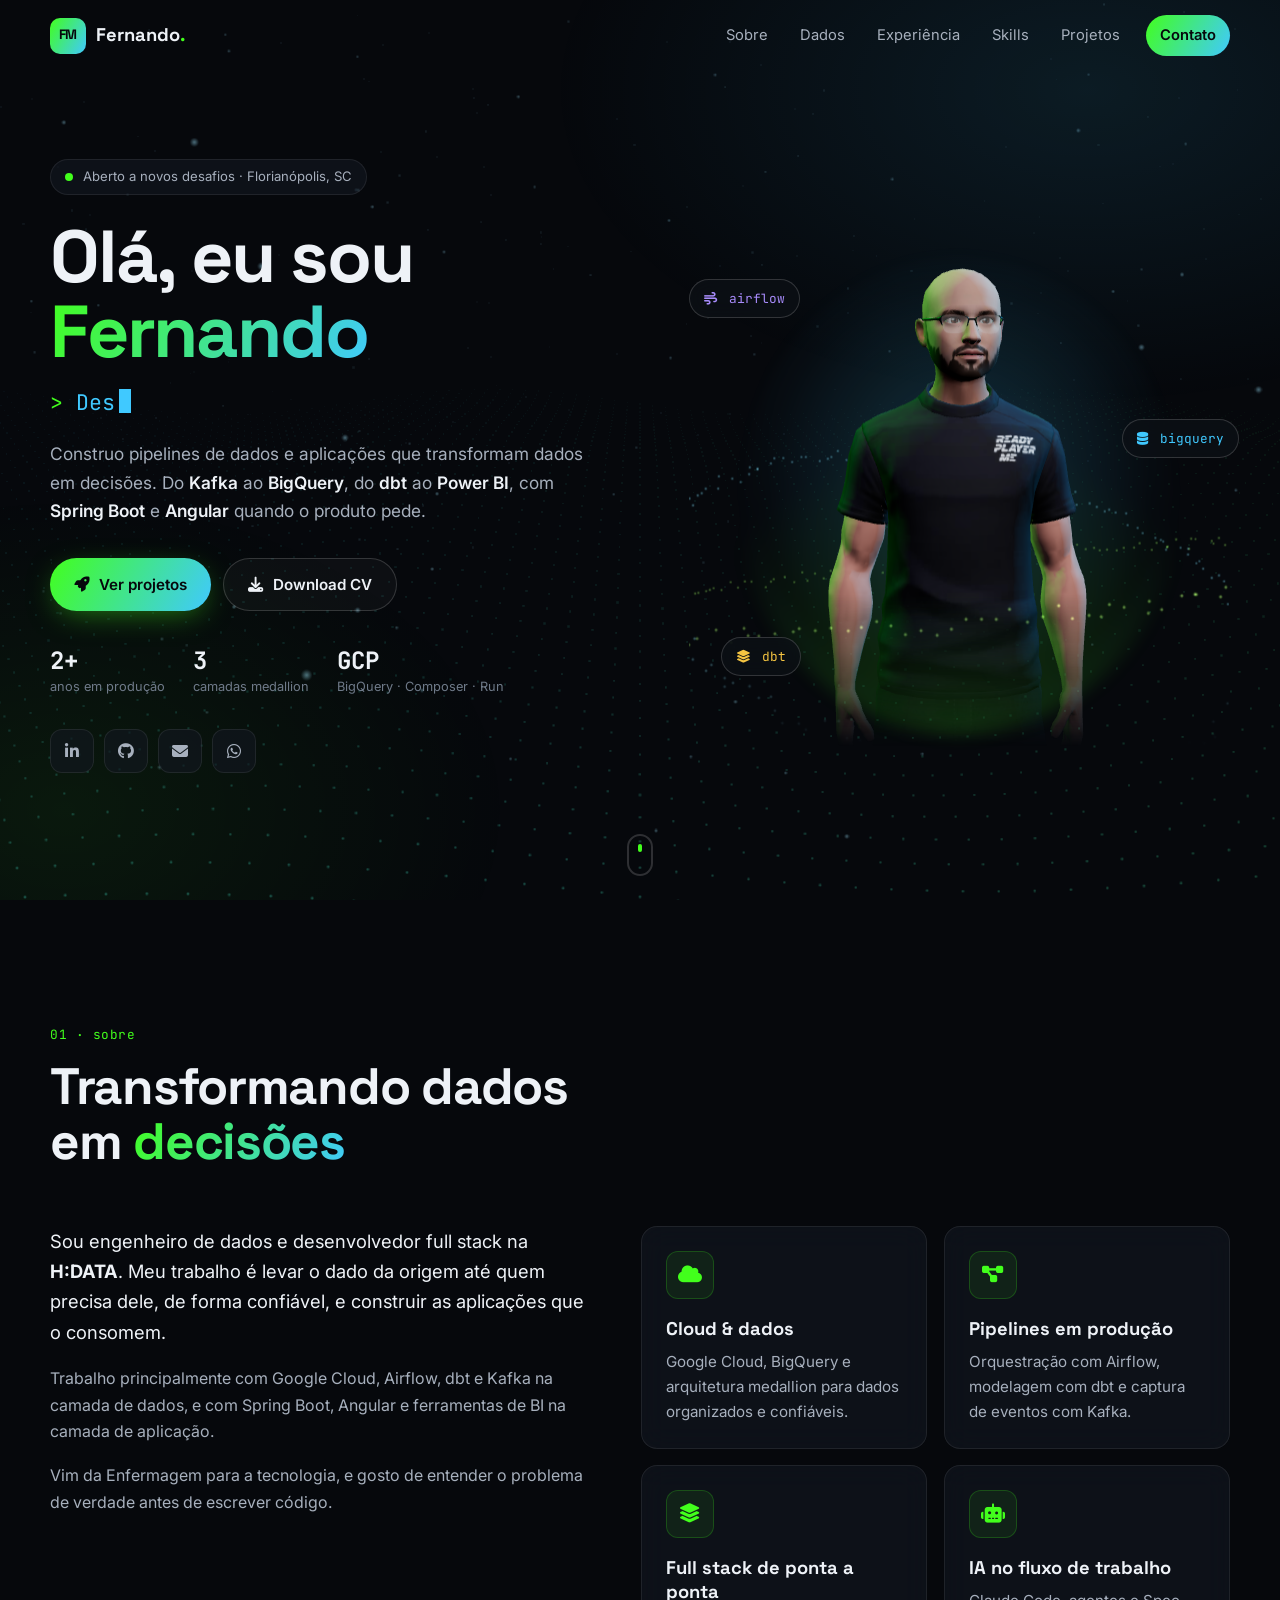
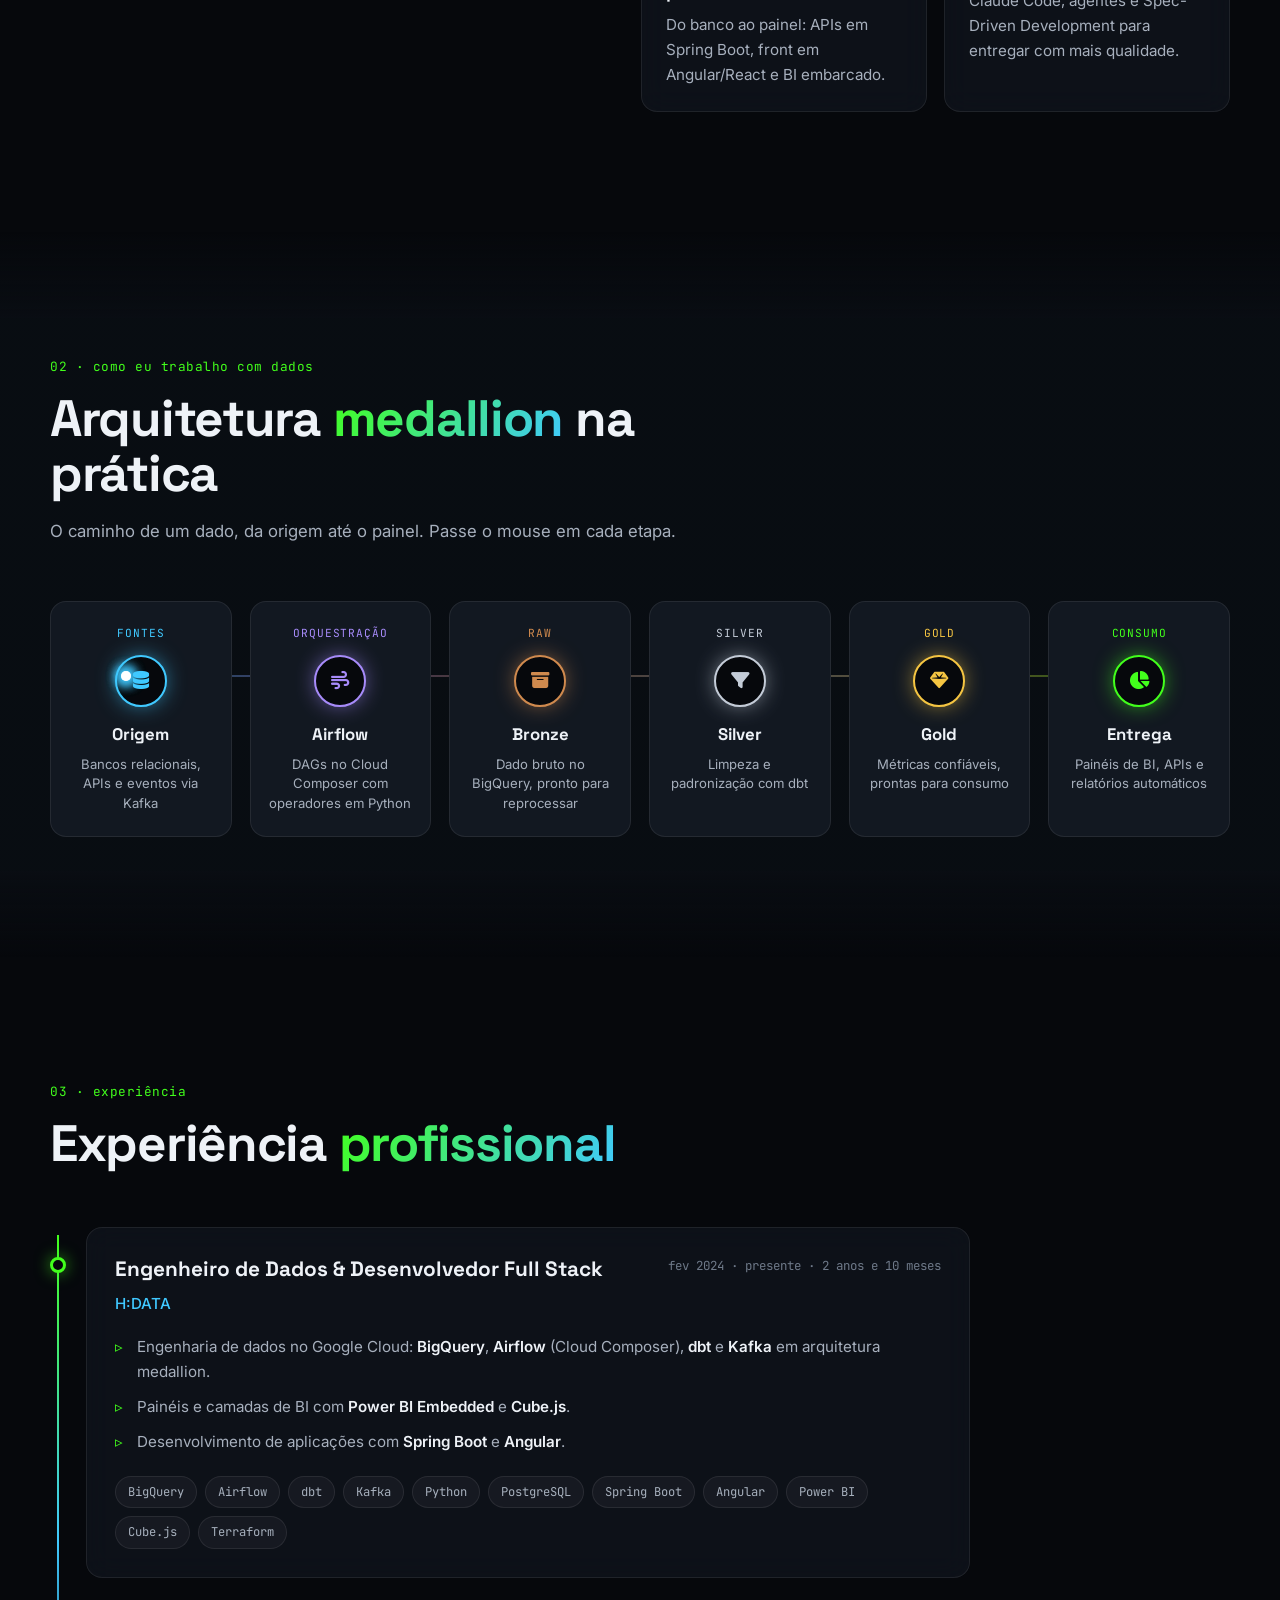
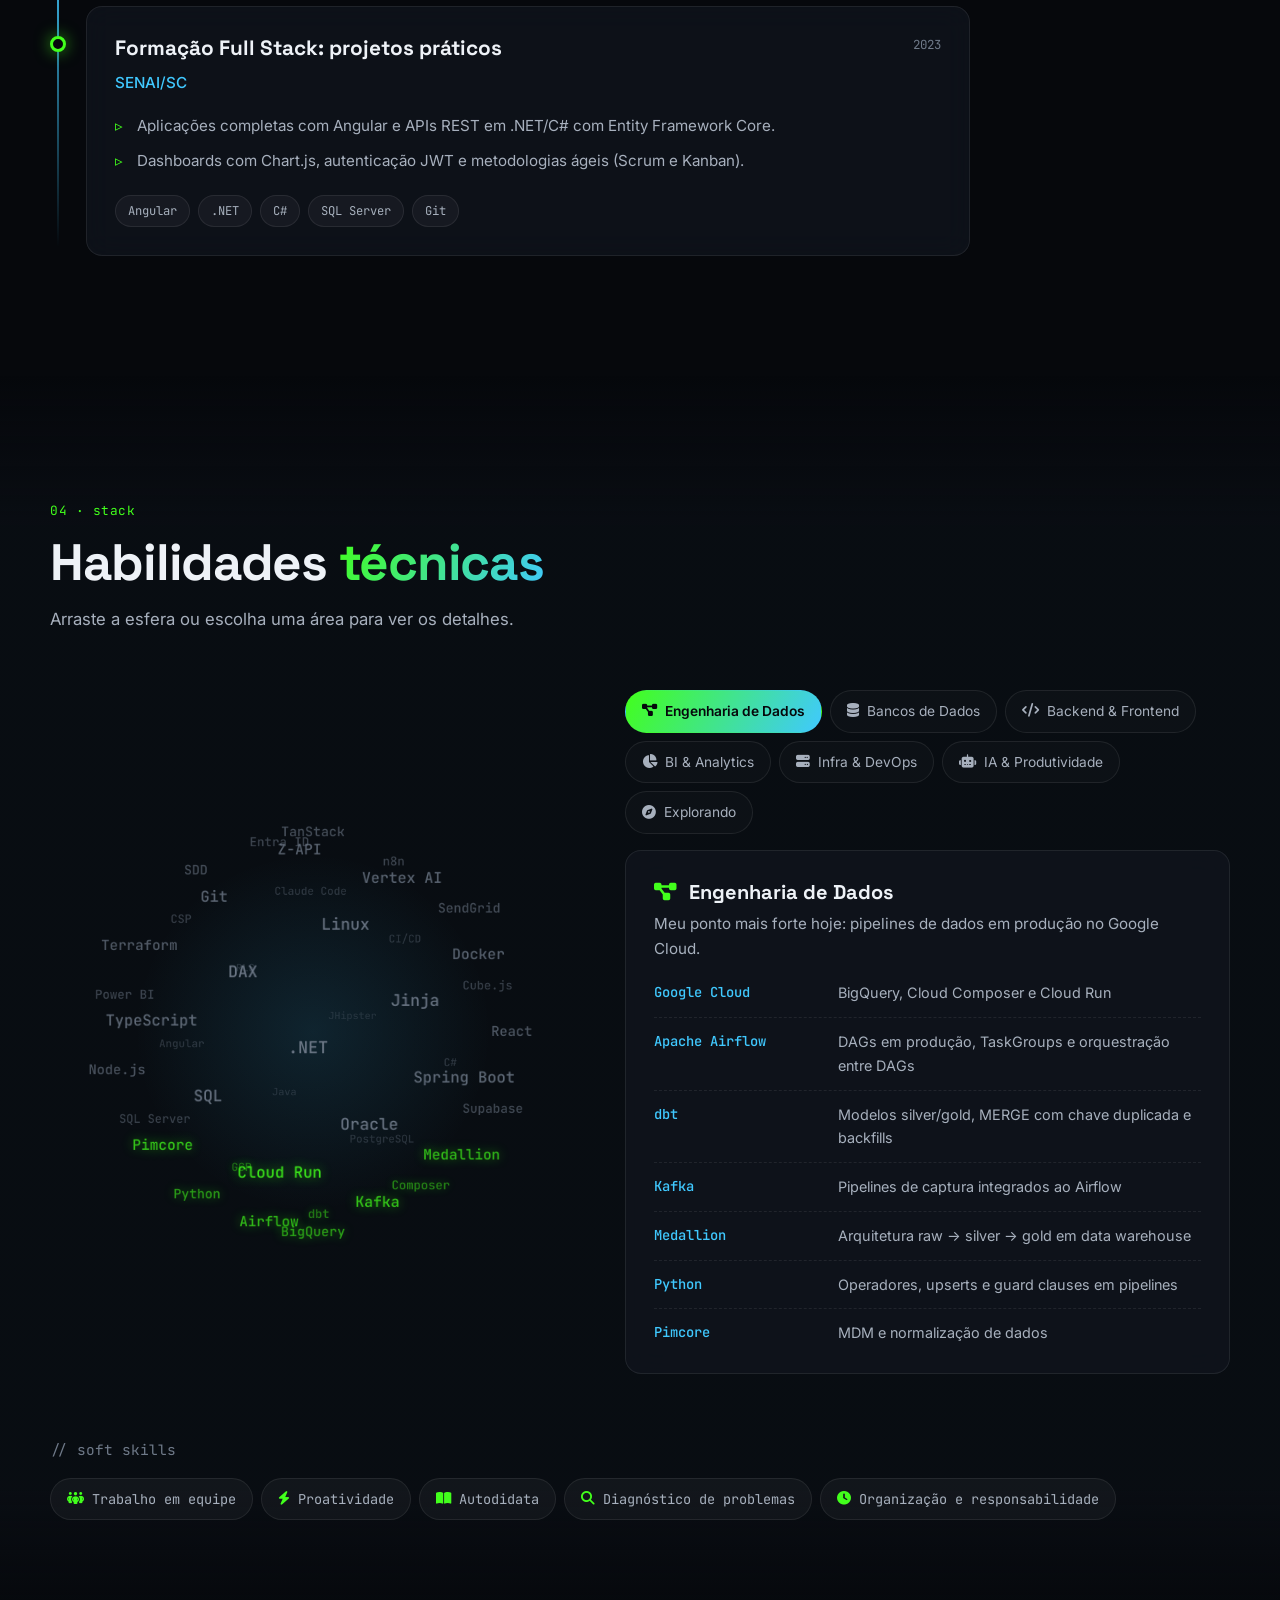
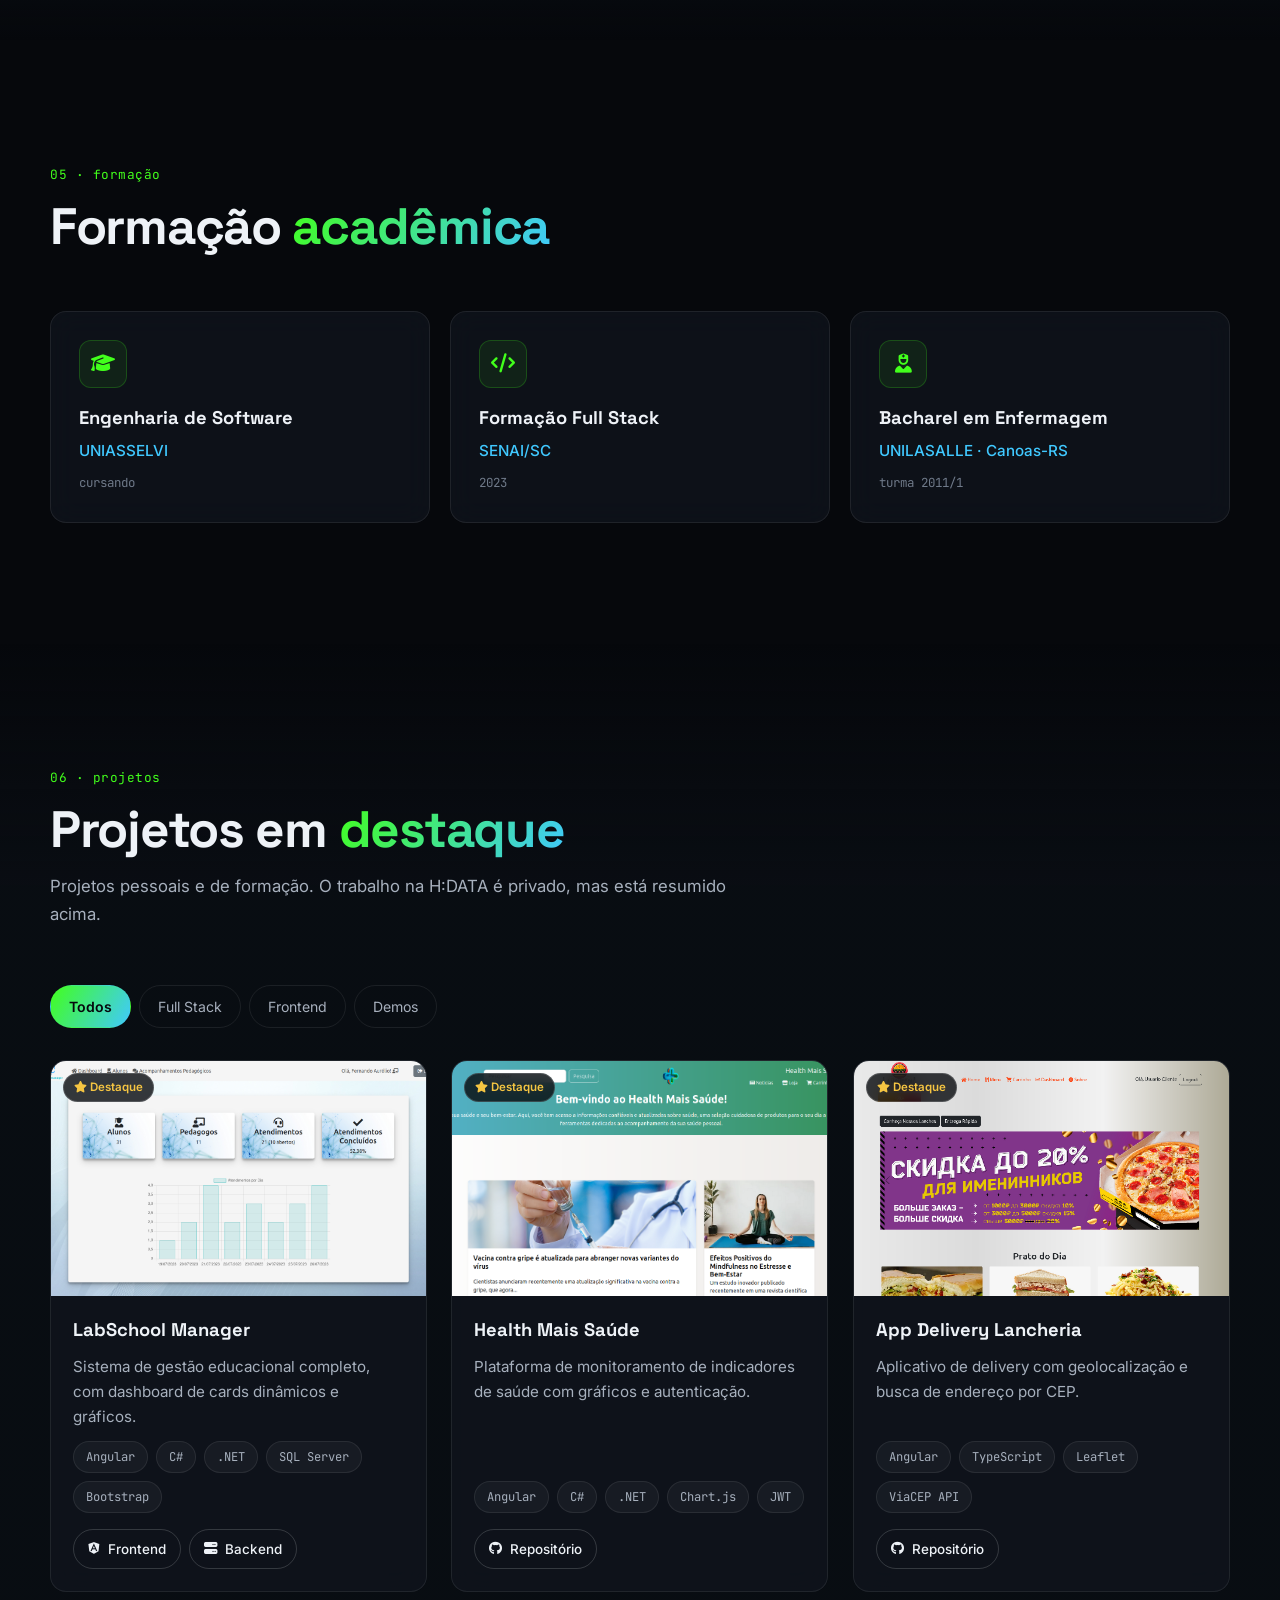
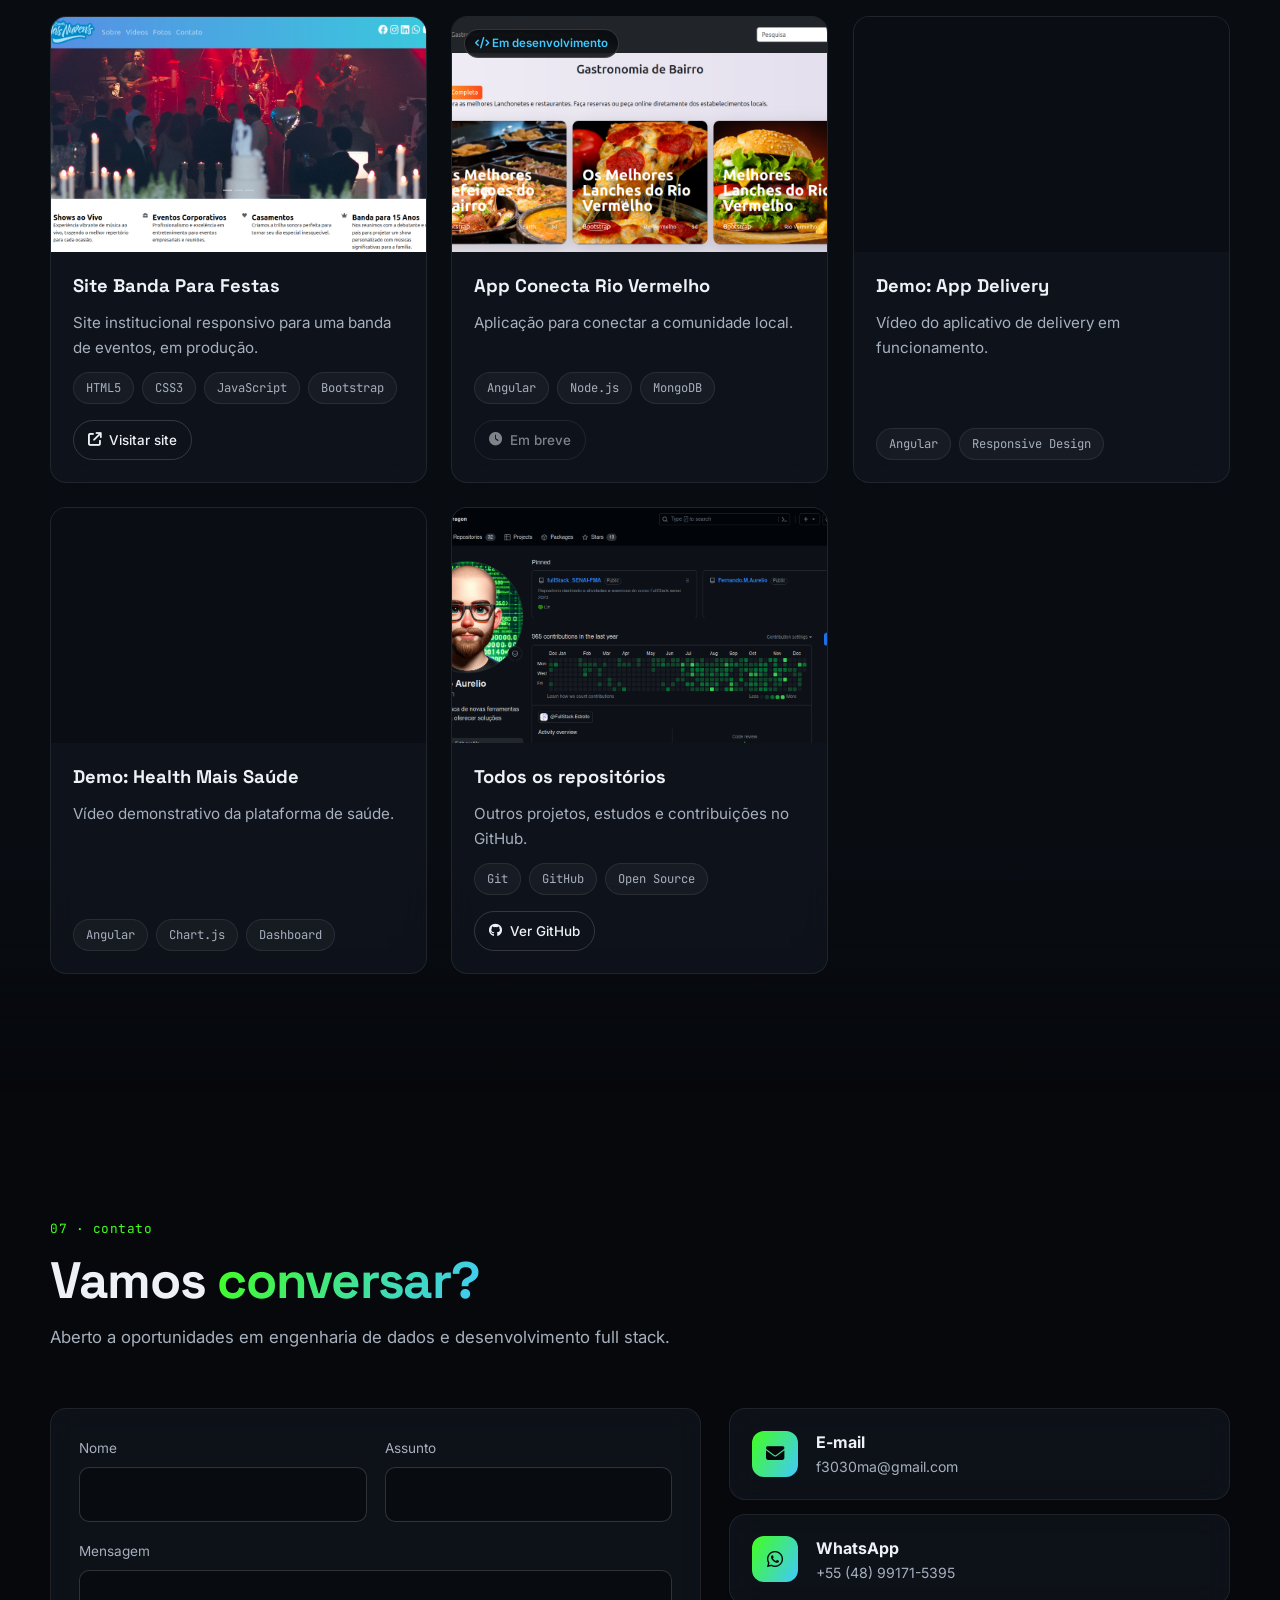
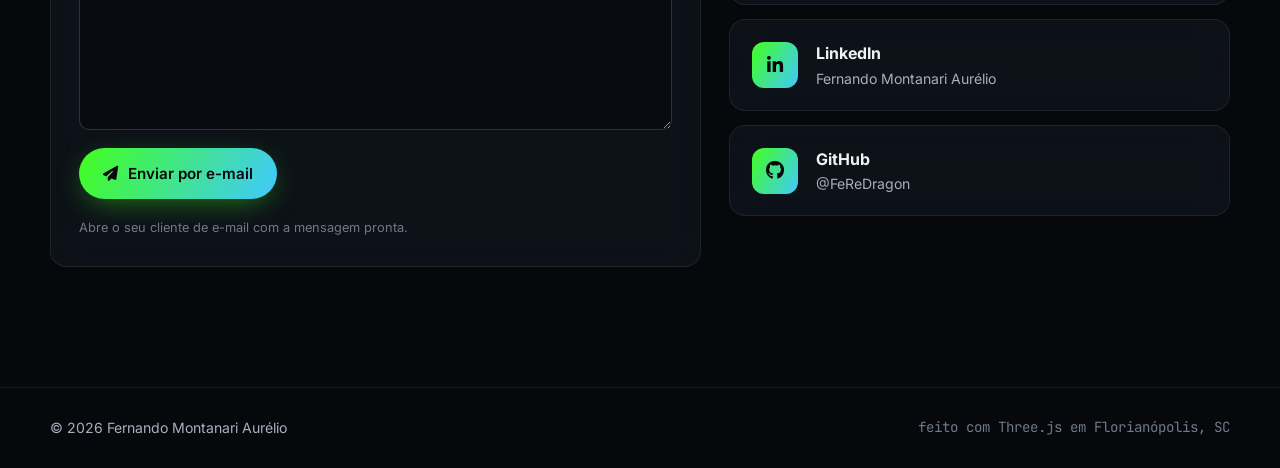
==== commit 64fb14c5: "fix: ajuste contexto descricao" ====
--- a/index.html
+++ b/index.html
@@ -8,7 +8,7 @@
     <meta name="author" content="Fernando Montanari Aurélio">
     <meta name="theme-color" content="#06080c">
     <meta property="og:title" content="Fernando Montanari Aurélio | Engenheiro de Dados & Full Stack">
-    <meta property="og:description" content="Pipelines de dados e aplicações para saúde: do Kafka ao BigQuery, do dbt ao Power BI.">
+    <meta property="og:description" content="Pipelines de dados e aplicações: do Kafka ao BigQuery, do dbt ao Power BI.">
     <meta property="og:image" content="img/fotoperfil.png">
     <title>Fernando Montanari Aurélio | Engenheiro de Dados & Full Stack</title>
     <link rel="icon" href="img/favicon-new.ico" type="image/x-icon">
@@ -16,7 +16,7 @@
     <link rel="preconnect" href="https://fonts.gstatic.com" crossorigin>
     <link href="https://fonts.googleapis.com/css2?family=Inter:wght@400;500;600;700&family=JetBrains+Mono:wght@400;500&family=Space+Grotesk:wght@500;600;700&display=swap" rel="stylesheet">
     <link href="https://cdnjs.cloudflare.com/ajax/libs/font-awesome/6.5.1/css/all.min.css" rel="stylesheet">
-    <link rel="stylesheet" href="css/style.css?v=4">
+    <link rel="stylesheet" href="css/style.css?v=5">
 </head>
 <body>
     <canvas id="bg-canvas" aria-hidden="true"></canvas>
@@ -57,7 +57,7 @@
                         <span class="prompt">&gt;</span> <span id="typed">Engenheiro de Dados</span><span class="caret"></span>
                     </p>
                     <p class="hero-lead reveal">
-                        Construo pipelines e aplicações que transformam dados clínicos de vários hospitais em decisões.
+                        Construo pipelines de dados e aplicações que transformam dados em decisões.
                         Do <strong>Kafka</strong> ao <strong>BigQuery</strong>, do <strong>dbt</strong> ao <strong>Power BI</strong>,
                         com <strong>Spring Boot</strong> e <strong>Angular</strong> quando o produto pede.
                     </p>
@@ -97,36 +97,32 @@
             <div class="container">
                 <header class="section-head reveal">
                     <span class="section-kicker mono">01 · sobre</span>
-                    <h2 class="section-title">Do plantão hospitalar<br>ao <span class="gradient-text">data warehouse</span></h2>
+                    <h2 class="section-title">Transformando dados<br>em <span class="gradient-text">decisões</span></h2>
                 </header>
                 <div class="about-grid">
                     <div class="about-text reveal">
                         <p class="lead">
-                            Sou formado em Enfermagem e hoje trabalho como engenheiro de dados e desenvolvedor full stack na
-                            <strong>H:DATA Governança Clínica Digital</strong>. Conheço os dois lados: o de quem gera o dado no hospital
-                            e o de quem precisa transformá-lo em informação confiável.
+                            Sou engenheiro de dados e desenvolvedor full stack na <strong>H:DATA</strong>. Meu trabalho é
+                            levar o dado da origem até quem precisa dele, de forma confiável, e construir as aplicações que o consomem.
                         </p>
                         <p>
-                            No dia a dia cuido de um data warehouse multi-hospitalar em arquitetura medallion no Google Cloud:
-                            DAGs do Airflow em produção, modelos dbt, captura com Kafka e integração com o ERP hospitalar TASY.
-                            Também construo as aplicações e painéis que consomem esses dados, com Spring Boot, Angular, Cube.js e
-                            Power BI Embedded.
+                            Trabalho principalmente com Google Cloud, Airflow, dbt e Kafka na camada de dados, e com
+                            Spring Boot, Angular e ferramentas de BI na camada de aplicação.
                         </p>
                         <p>
-                            Gosto de entender o problema de verdade antes de escrever código, seja um OOMKill no Composer, um MERGE com chave
-                            duplicada ou uma política de Row-Level Security multi-tenant.
+                            Vim da Enfermagem para a tecnologia, e gosto de entender o problema de verdade antes de escrever código.
                         </p>
                     </div>
                     <div class="about-cards">
                         <article class="glass-card tilt reveal">
-                            <i class="fas fa-heart-pulse card-icon"></i>
-                            <h3>Domínio em saúde</h3>
-                            <p>Formação em Enfermagem: entendo o contexto clínico por trás de cada dado hospitalar.</p>
+                            <i class="fas fa-cloud card-icon"></i>
+                            <h3>Cloud &amp; dados</h3>
+                            <p>Google Cloud, BigQuery e arquitetura medallion para dados organizados e confiáveis.</p>
                         </article>
                         <article class="glass-card tilt reveal">
                             <i class="fas fa-diagram-project card-icon"></i>
                             <h3>Pipelines em produção</h3>
-                            <p>Airflow, dbt e Kafka sustentando dados de múltiplos hospitais no BigQuery.</p>
+                            <p>Orquestração com Airflow, modelagem com dbt e captura de eventos com Kafka.</p>
                         </article>
                         <article class="glass-card tilt reveal">
                             <i class="fas fa-layer-group card-icon"></i>
@@ -149,44 +145,44 @@
                 <header class="section-head reveal">
                     <span class="section-kicker mono">02 · como eu trabalho com dados</span>
                     <h2 class="section-title">Arquitetura <span class="gradient-text">medallion</span> na prática</h2>
-                    <p class="section-sub">O caminho que um dado hospitalar percorre, da origem até o painel. Passe o mouse em cada etapa.</p>
+                    <p class="section-sub">O caminho de um dado, da origem até o painel. Passe o mouse em cada etapa.</p>
                 </header>
                 <div class="pipeline reveal" id="pipeline-flow">
                     <div class="stage" style="--c: var(--cyan)">
                         <span class="stage-step mono">fontes</span>
-                        <i class="fas fa-hospital"></i>
+                        <i class="fas fa-database"></i>
                         <h3>Origem</h3>
-                        <p>TASY/Oracle, PostgreSQL, SQL Server e eventos via Kafka</p>
+                        <p>Bancos relacionais, APIs e eventos via Kafka</p>
                     </div>
                     <div class="stage" style="--c: #a78bfa">
                         <span class="stage-step mono">orquestração</span>
                         <i class="fas fa-wind"></i>
                         <h3>Airflow</h3>
-                        <p>Cloud Composer, TaskGroups, TriggerDagRun e operadores em Python</p>
+                        <p>DAGs no Cloud Composer com operadores em Python</p>
                     </div>
                     <div class="stage" style="--c: var(--bronze)">
                         <span class="stage-step mono">raw</span>
                         <i class="fas fa-box-archive"></i>
                         <h3>Bronze</h3>
-                        <p>Ingestão bruta no BigQuery, com rastreio e reprocessamento</p>
+                        <p>Dado bruto no BigQuery, pronto para reprocessar</p>
                     </div>
                     <div class="stage" style="--c: var(--silver)">
                         <span class="stage-step mono">silver</span>
                         <i class="fas fa-filter"></i>
                         <h3>Silver</h3>
-                        <p>Modelos dbt, deduplicação, MERGE e backfills</p>
+                        <p>Limpeza e padronização com dbt</p>
                     </div>
                     <div class="stage" style="--c: var(--gold)">
                         <span class="stage-step mono">gold</span>
                         <i class="fas fa-gem"></i>
                         <h3>Gold</h3>
-                        <p>Indicadores clínicos prontos para consumo, por hospital</p>
+                        <p>Métricas confiáveis, prontas para consumo</p>
                     </div>
                     <div class="stage" style="--c: var(--lime)">
                         <span class="stage-step mono">consumo</span>
                         <i class="fas fa-chart-pie"></i>
                         <h3>Entrega</h3>
-                        <p>Power BI Embedded com RLS, Cube.js e relatórios automáticos por WhatsApp</p>
+                        <p>Painéis de BI, APIs e relatórios automáticos</p>
                     </div>
                 </div>
             </div>
@@ -206,20 +202,17 @@
                             <div class="timeline-head">
                                 <div>
                                     <h3>Engenheiro de Dados &amp; Desenvolvedor Full Stack</h3>
-                                    <p class="company">H:DATA Governança Clínica Digital</p>
+                                    <p class="company">H:DATA</p>
                                 </div>
                                 <span class="date mono">fev 2024 · presente · <span data-duration-since="2024-02-01"></span></span>
                             </div>
                             <ul class="bullets">
-                                <li>Sustentação e evolução de um <strong>data warehouse multi-hospitalar</strong> em arquitetura medallion (raw → silver → gold) no BigQuery.</li>
-                                <li>DAGs do <strong>Apache Airflow</strong> em produção no Cloud Composer, incluindo diagnóstico de OOMKill, saturação de fila e erros 409/429 do BigQuery.</li>
-                                <li>Modelos <strong>dbt</strong> silver/gold, tratamento de MERGE com chave duplicada e backfills; pipelines de captura com <strong>Kafka</strong>.</li>
-                                <li>Integração com o ERP hospitalar <strong>TASY</strong> (Oracle, views, SQL*Plus) e conversão de SQL entre dialetos.</li>
-                                <li><strong>Power BI Embedded</strong> com Service Principal e RLS multi-tenant; otimização de pré-agregações no <strong>Cube.js</strong>.</li>
-                                <li>Aplicações com <strong>Spring Boot</strong>/JHipster e <strong>Angular</strong>, relatórios automáticos por WhatsApp com Jinja e e-mail com SendGrid.</li>
+                                <li>Engenharia de dados no Google Cloud: <strong>BigQuery</strong>, <strong>Airflow</strong> (Cloud Composer), <strong>dbt</strong> e <strong>Kafka</strong> em arquitetura medallion.</li>
+                                <li>Painéis e camadas de BI com <strong>Power BI Embedded</strong> e <strong>Cube.js</strong>.</li>
+                                <li>Desenvolvimento de aplicações com <strong>Spring Boot</strong> e <strong>Angular</strong>.</li>
                             </ul>
                             <div class="chips">
-                                <span>BigQuery</span><span>Airflow</span><span>dbt</span><span>Kafka</span><span>Python</span><span>Oracle/TASY</span><span>PostgreSQL</span><span>Spring Boot</span><span>Angular</span><span>Power BI</span><span>Cube.js</span><span>Terraform</span>
+                                <span>BigQuery</span><span>Airflow</span><span>dbt</span><span>Kafka</span><span>Python</span><span>PostgreSQL</span><span>Spring Boot</span><span>Angular</span><span>Power BI</span><span>Cube.js</span><span>Terraform</span>
                             </div>
                         </div>
                     </article>
@@ -375,9 +368,9 @@
         </div>
     </footer>
 
-    <script src="js/card-projetos.js?v=4"></script>
-    <script src="js/main.js?v=4"></script>
-    <script src="js/avatar-data.js?v=4" defer></script>
-    <script src="js/scene3d.bundle.js?v=4" defer></script>
+    <script src="js/card-projetos.js?v=5"></script>
+    <script src="js/main.js?v=5"></script>
+    <script src="js/avatar-data.js?v=5" defer></script>
+    <script src="js/scene3d.bundle.js?v=5" defer></script>
 </body>
 </html>
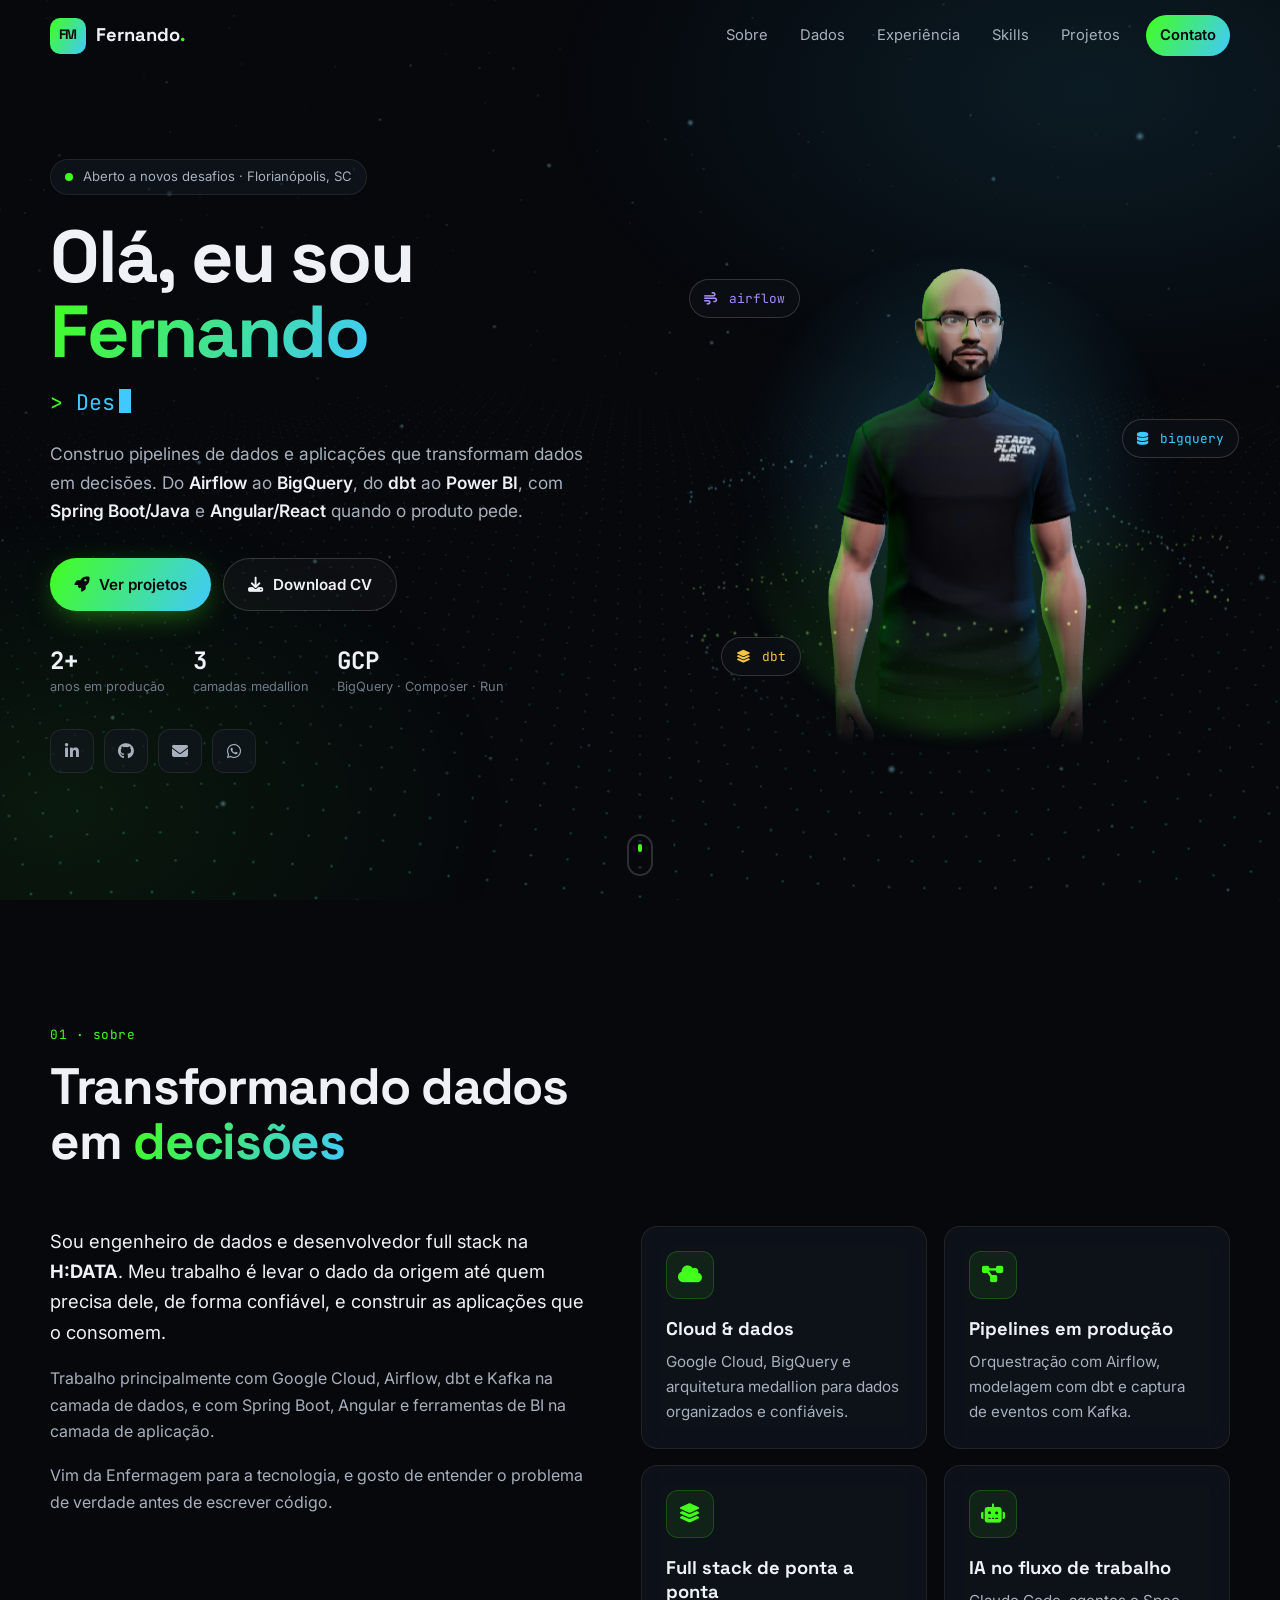
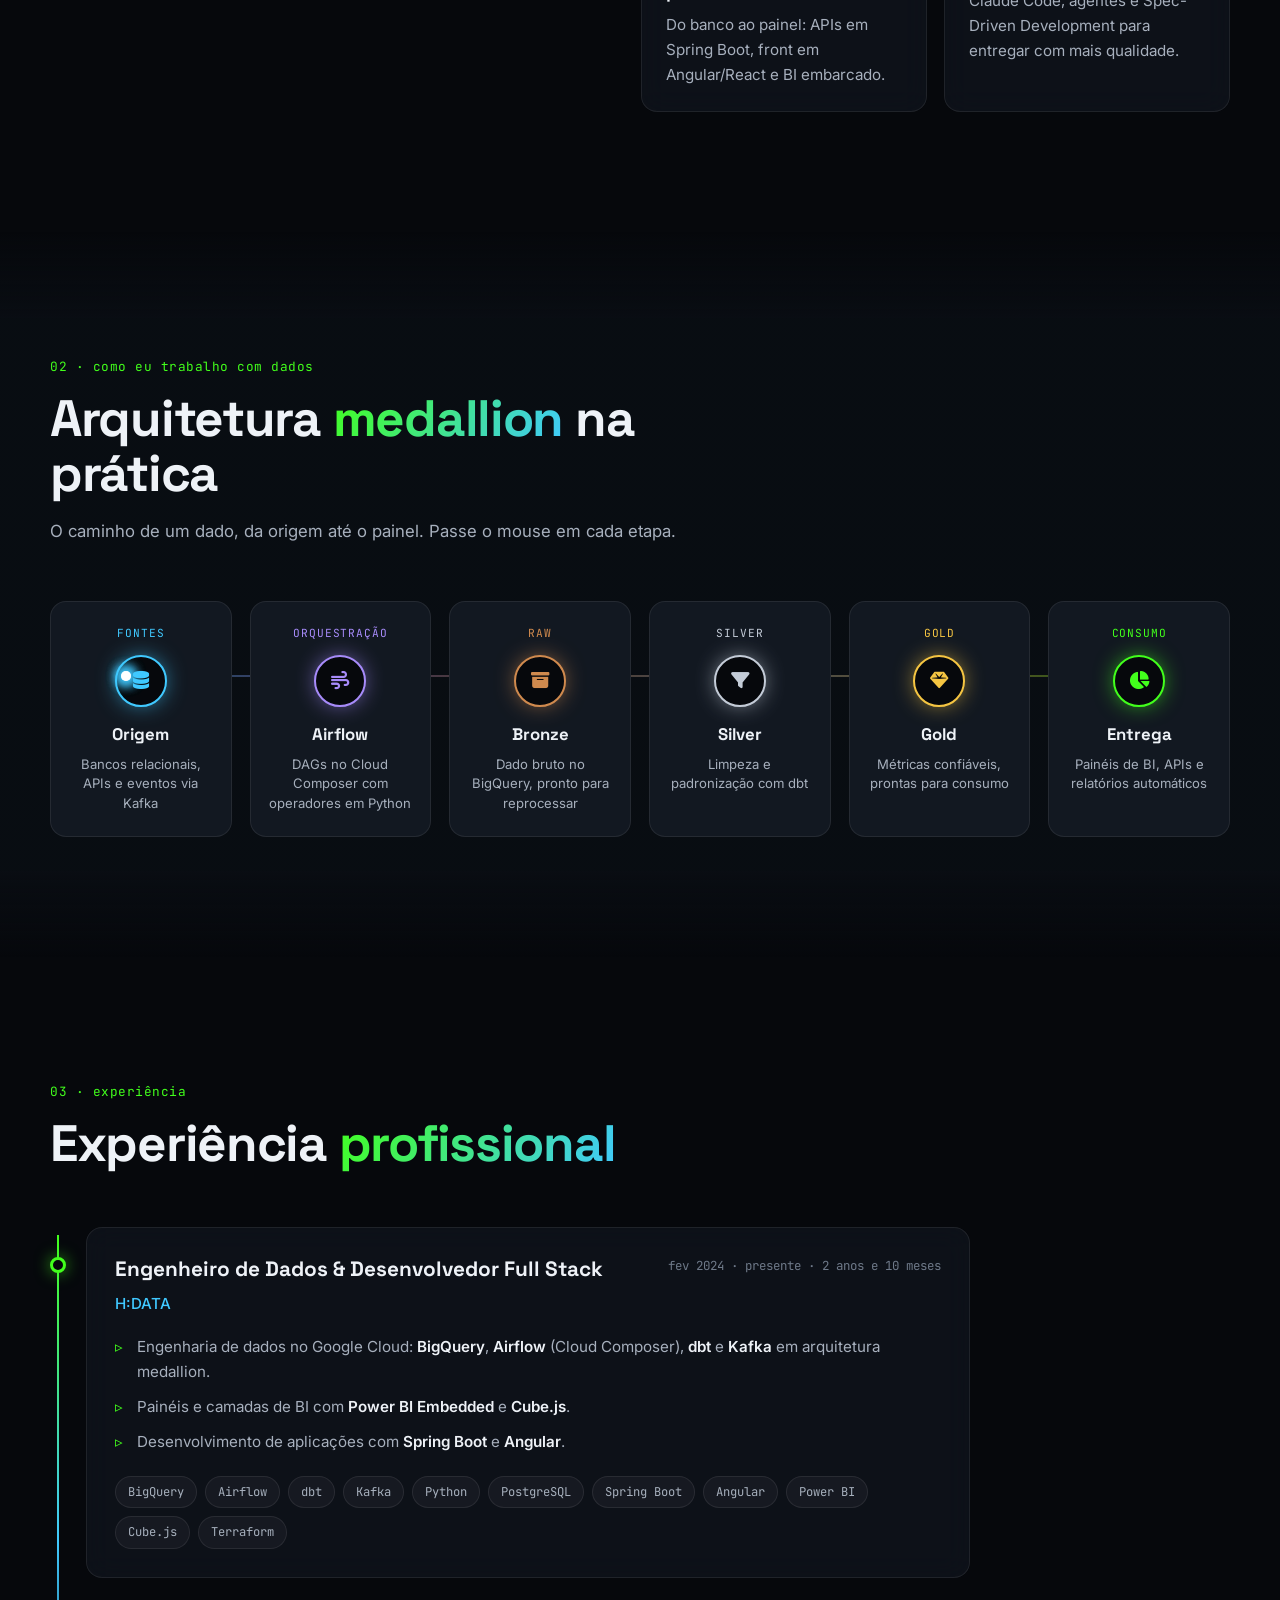
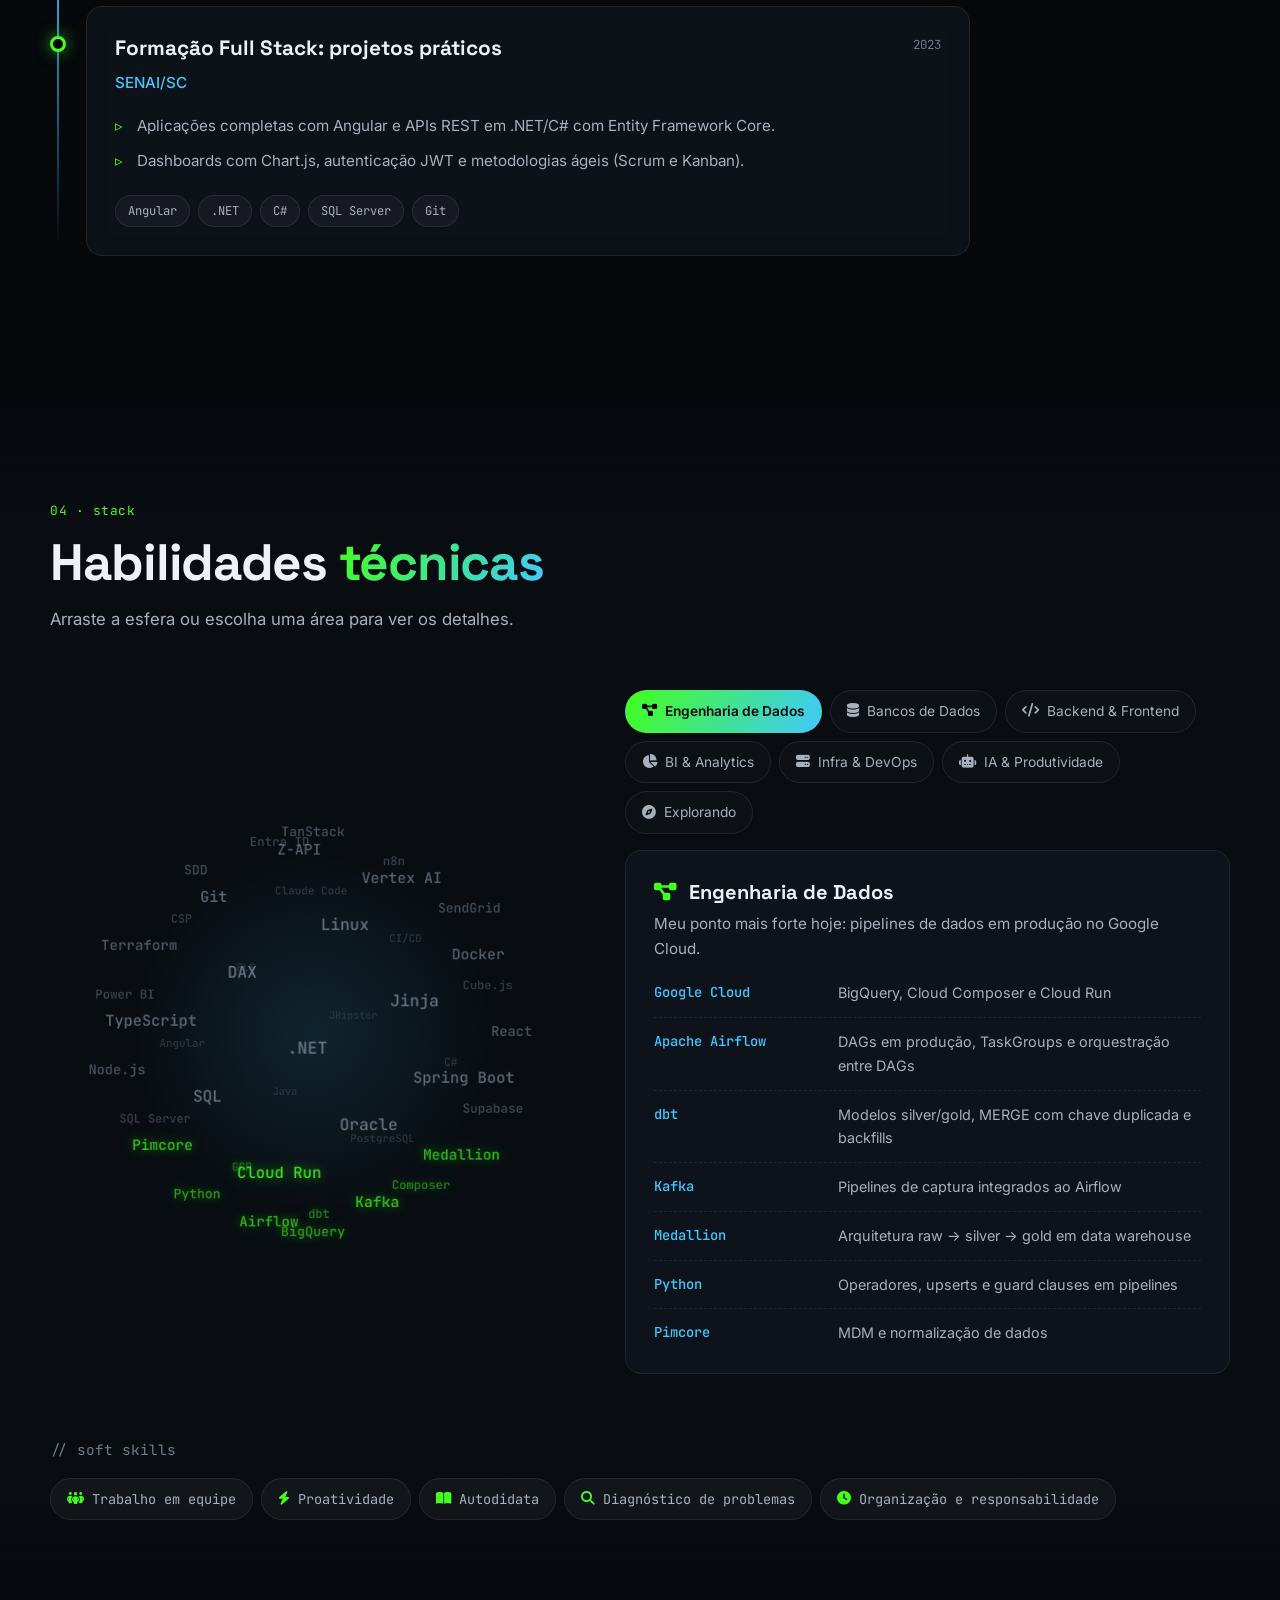
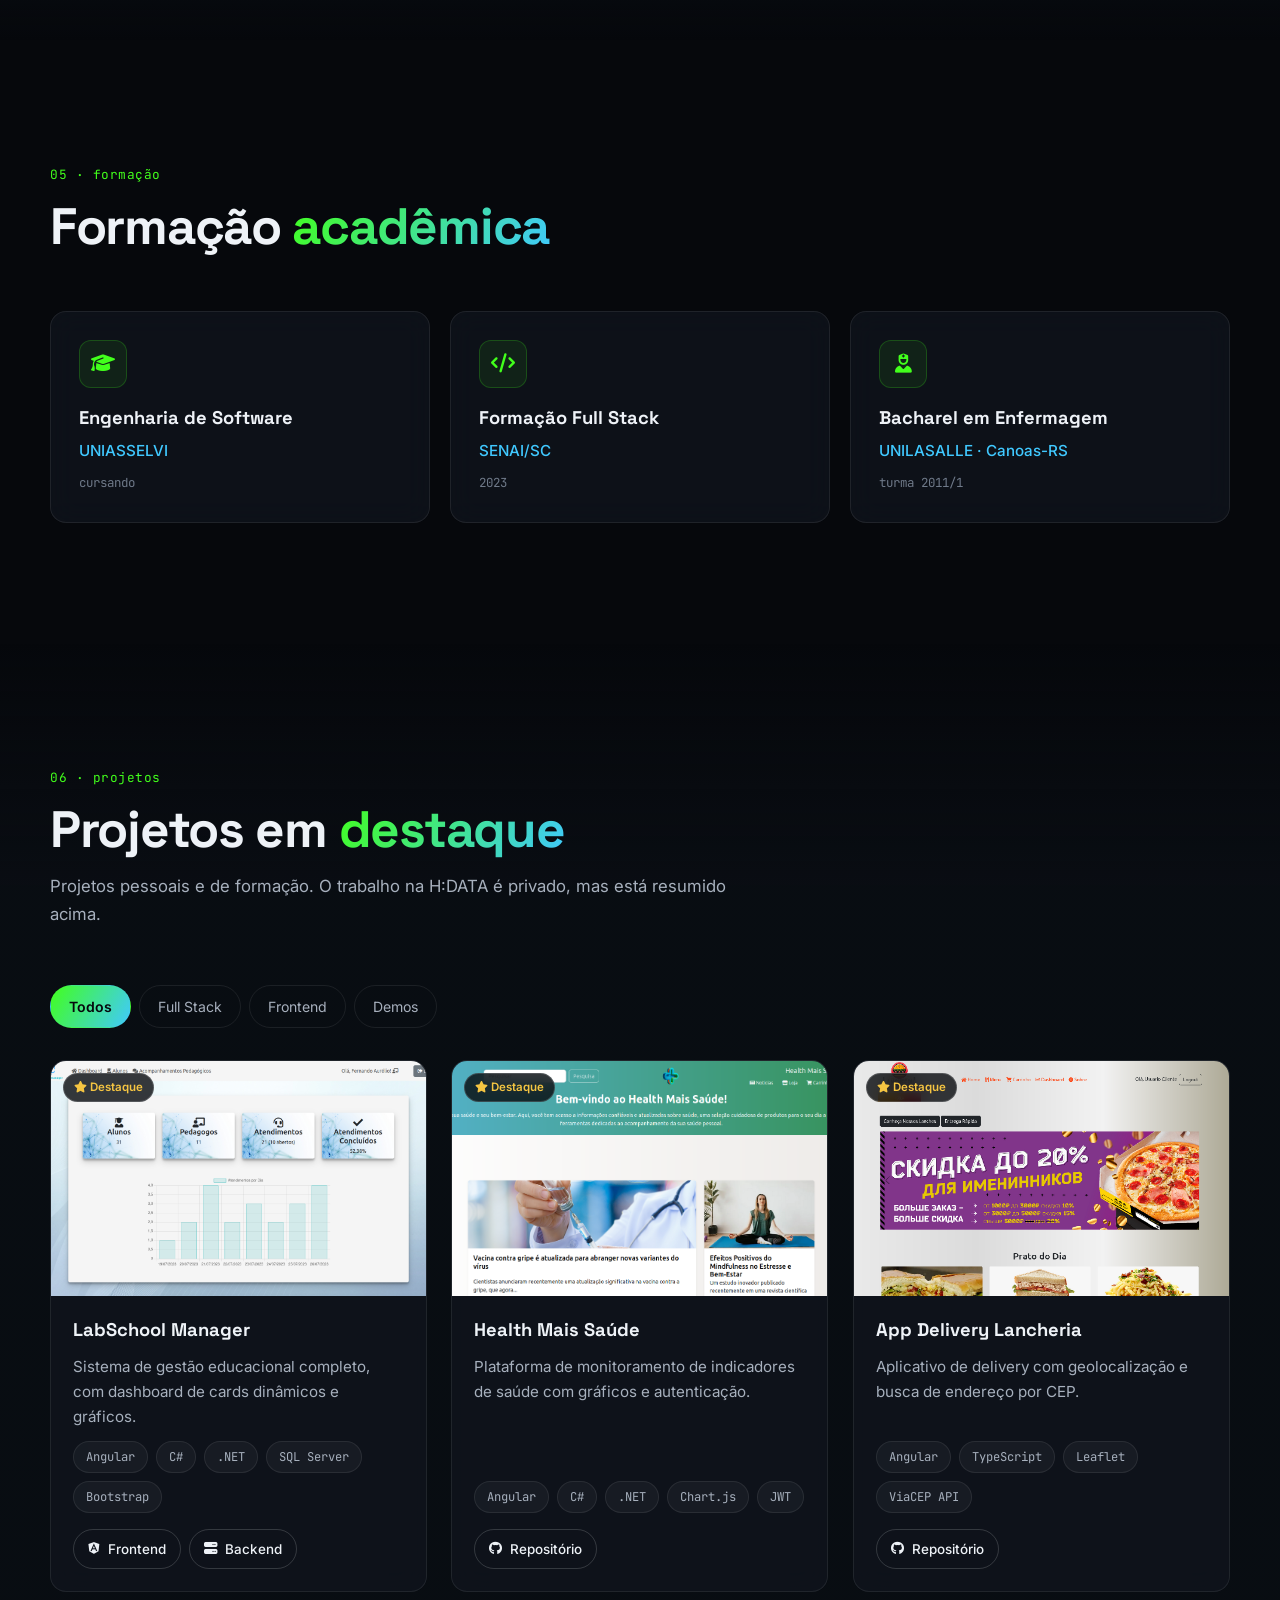
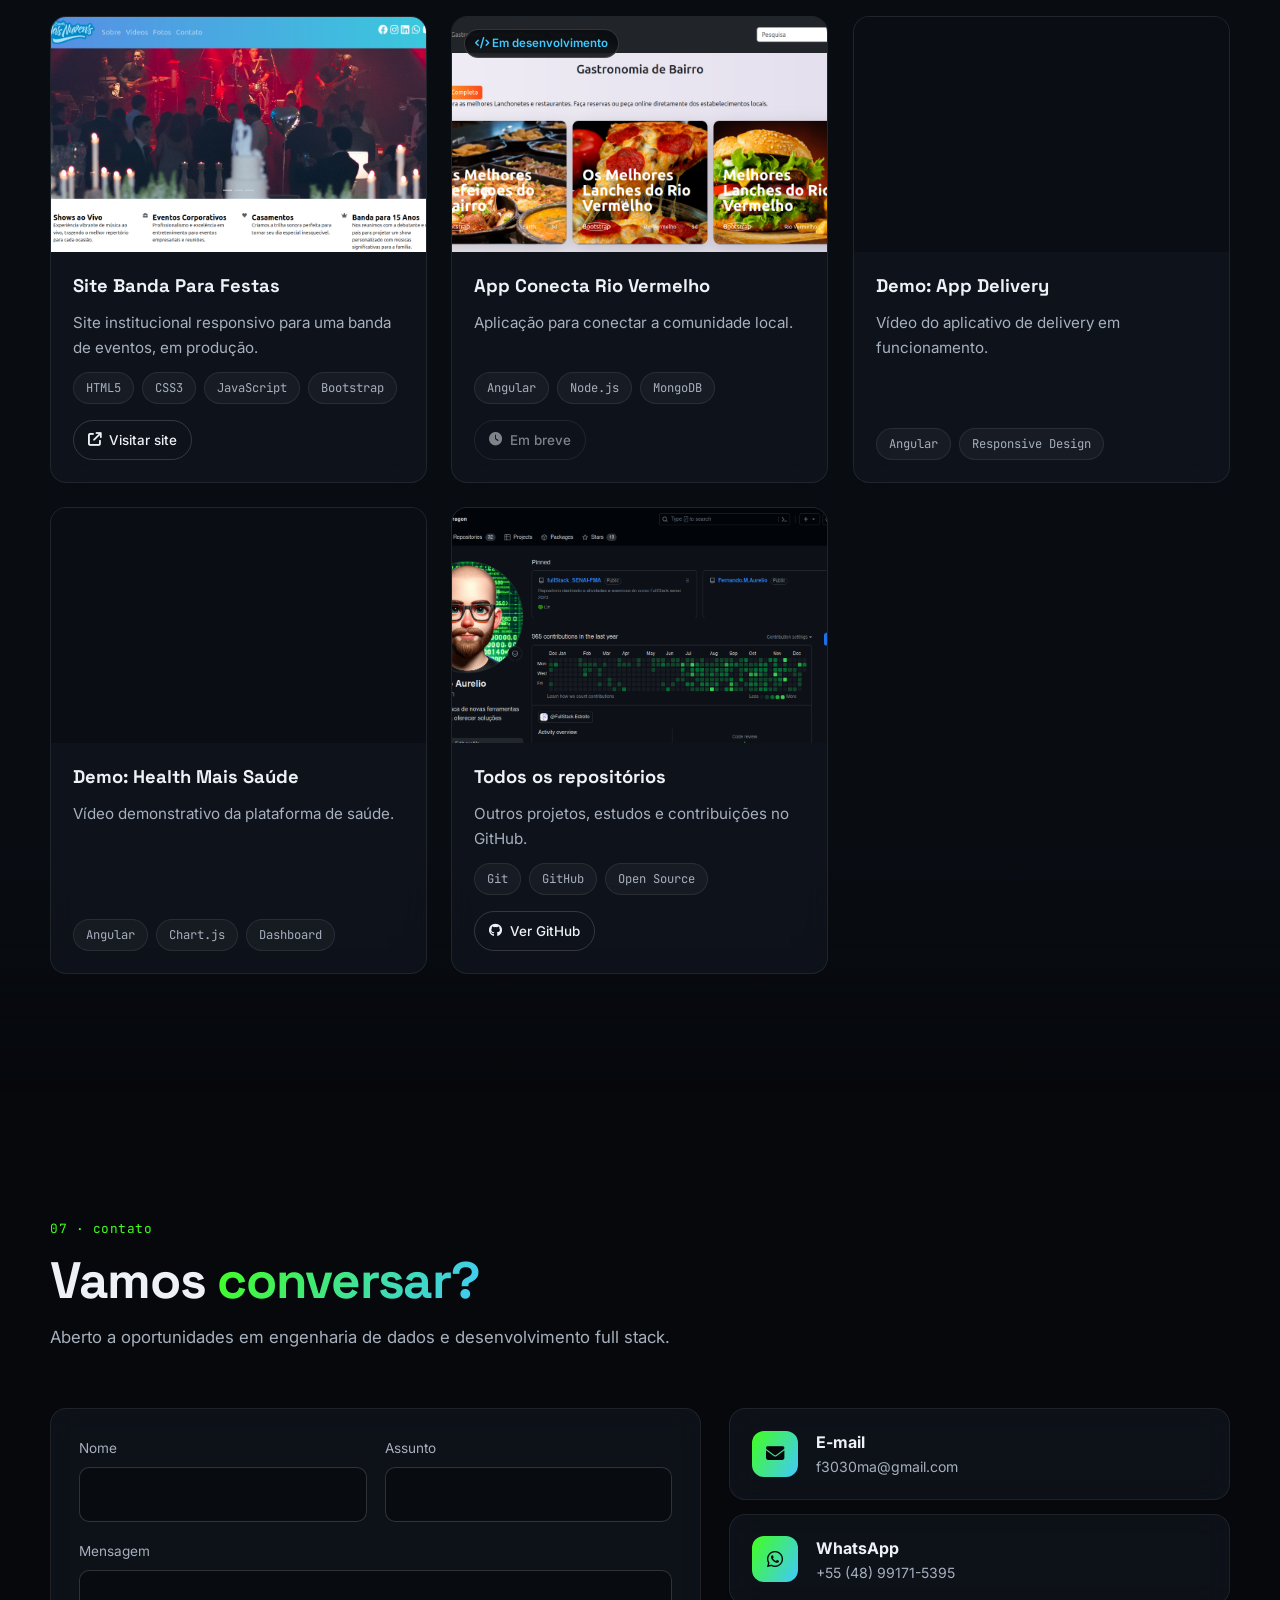
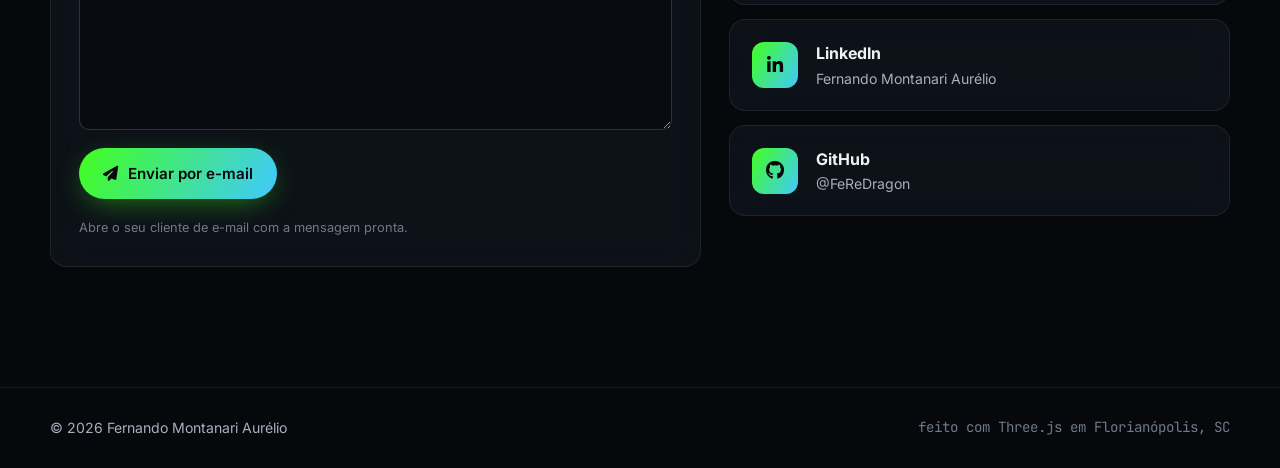
==== commit 18d00989: "fix descricao" ====
--- a/index.html
+++ b/index.html
@@ -58,8 +58,8 @@
                     </p>
                     <p class="hero-lead reveal">
                         Construo pipelines de dados e aplicações que transformam dados em decisões.
-                        Do <strong>Kafka</strong> ao <strong>BigQuery</strong>, do <strong>dbt</strong> ao <strong>Power BI</strong>,
-                        com <strong>Spring Boot</strong> e <strong>Angular</strong> quando o produto pede.
+                        Do <strong>Airflow</strong> ao <strong>BigQuery</strong>, do <strong>dbt</strong> ao <strong>Power BI</strong>,
+                        com <strong>Spring Boot/Java</strong> e <strong>Angular/React</strong> quando o produto pede.
                     </p>
                     <div class="hero-actions reveal">
                         <a href="#projects" class="btn btn-primary"><i class="fas fa-rocket"></i>Ver projetos</a>
